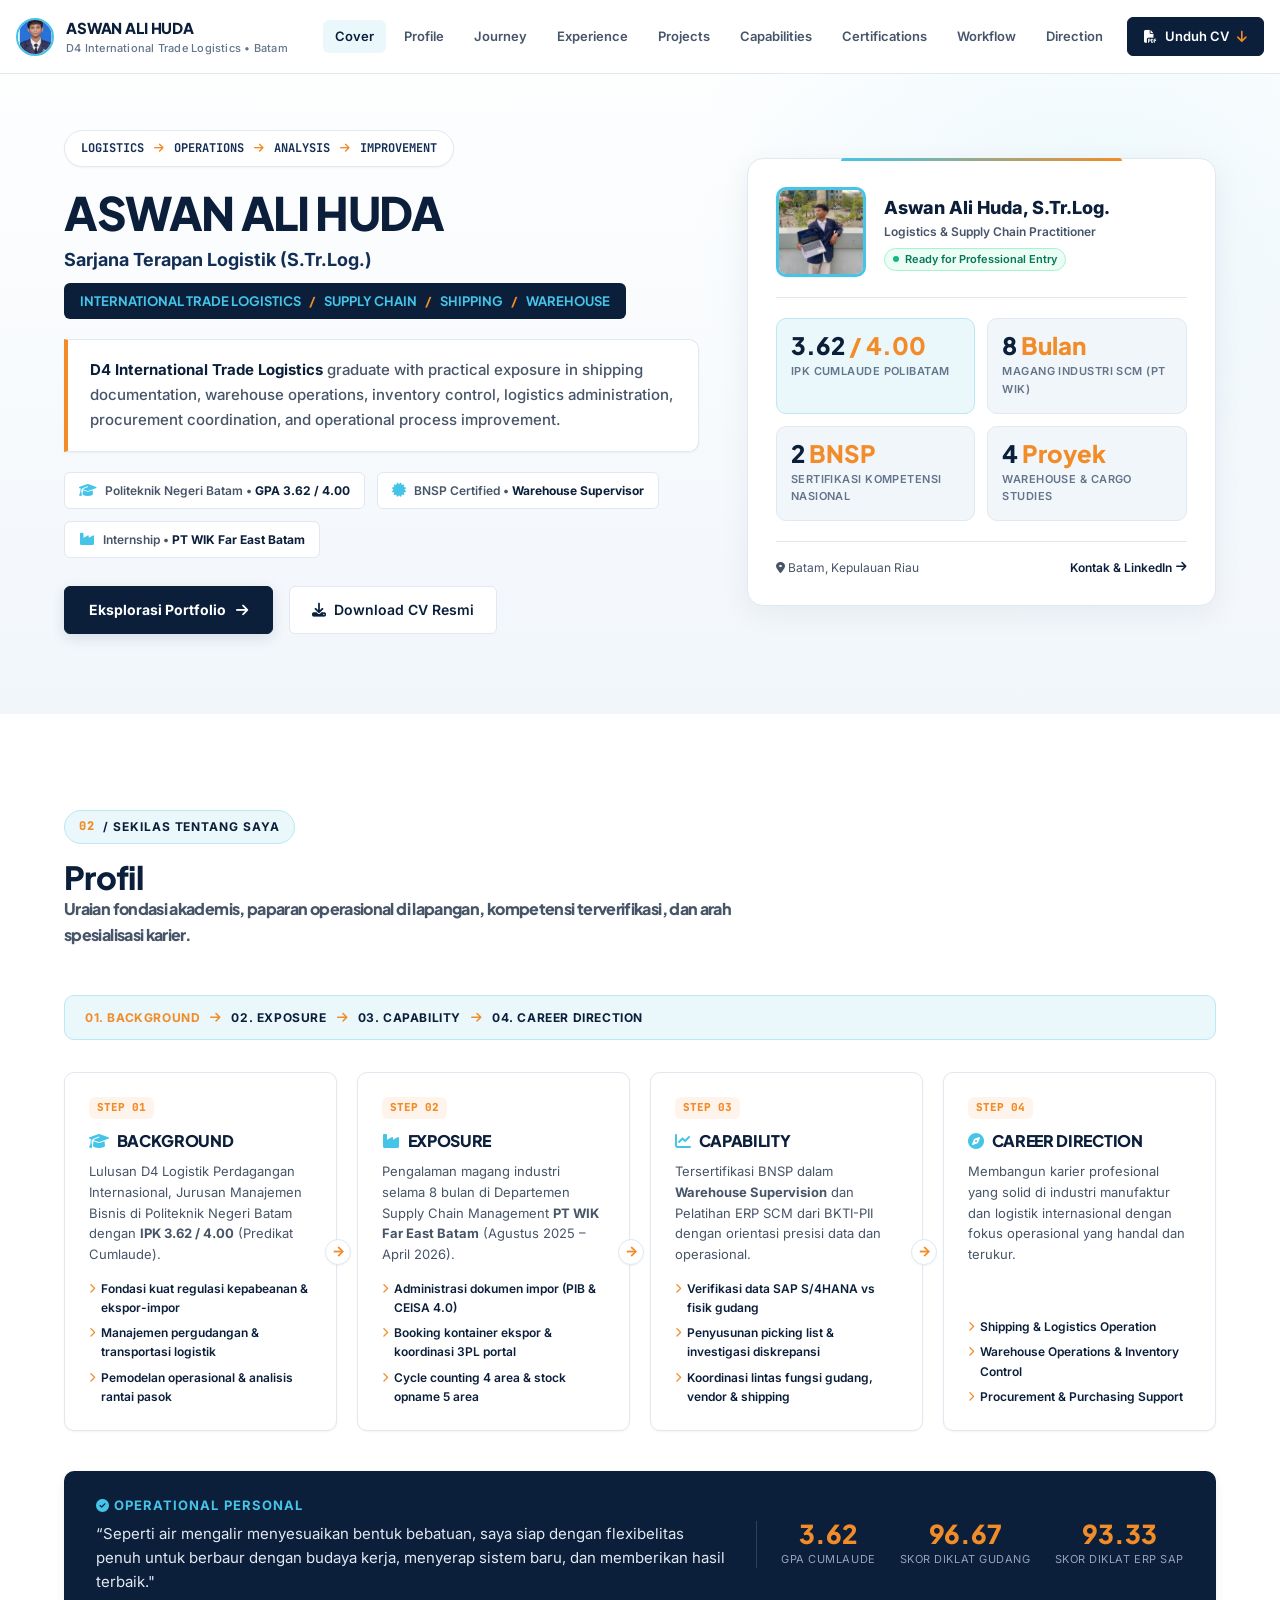
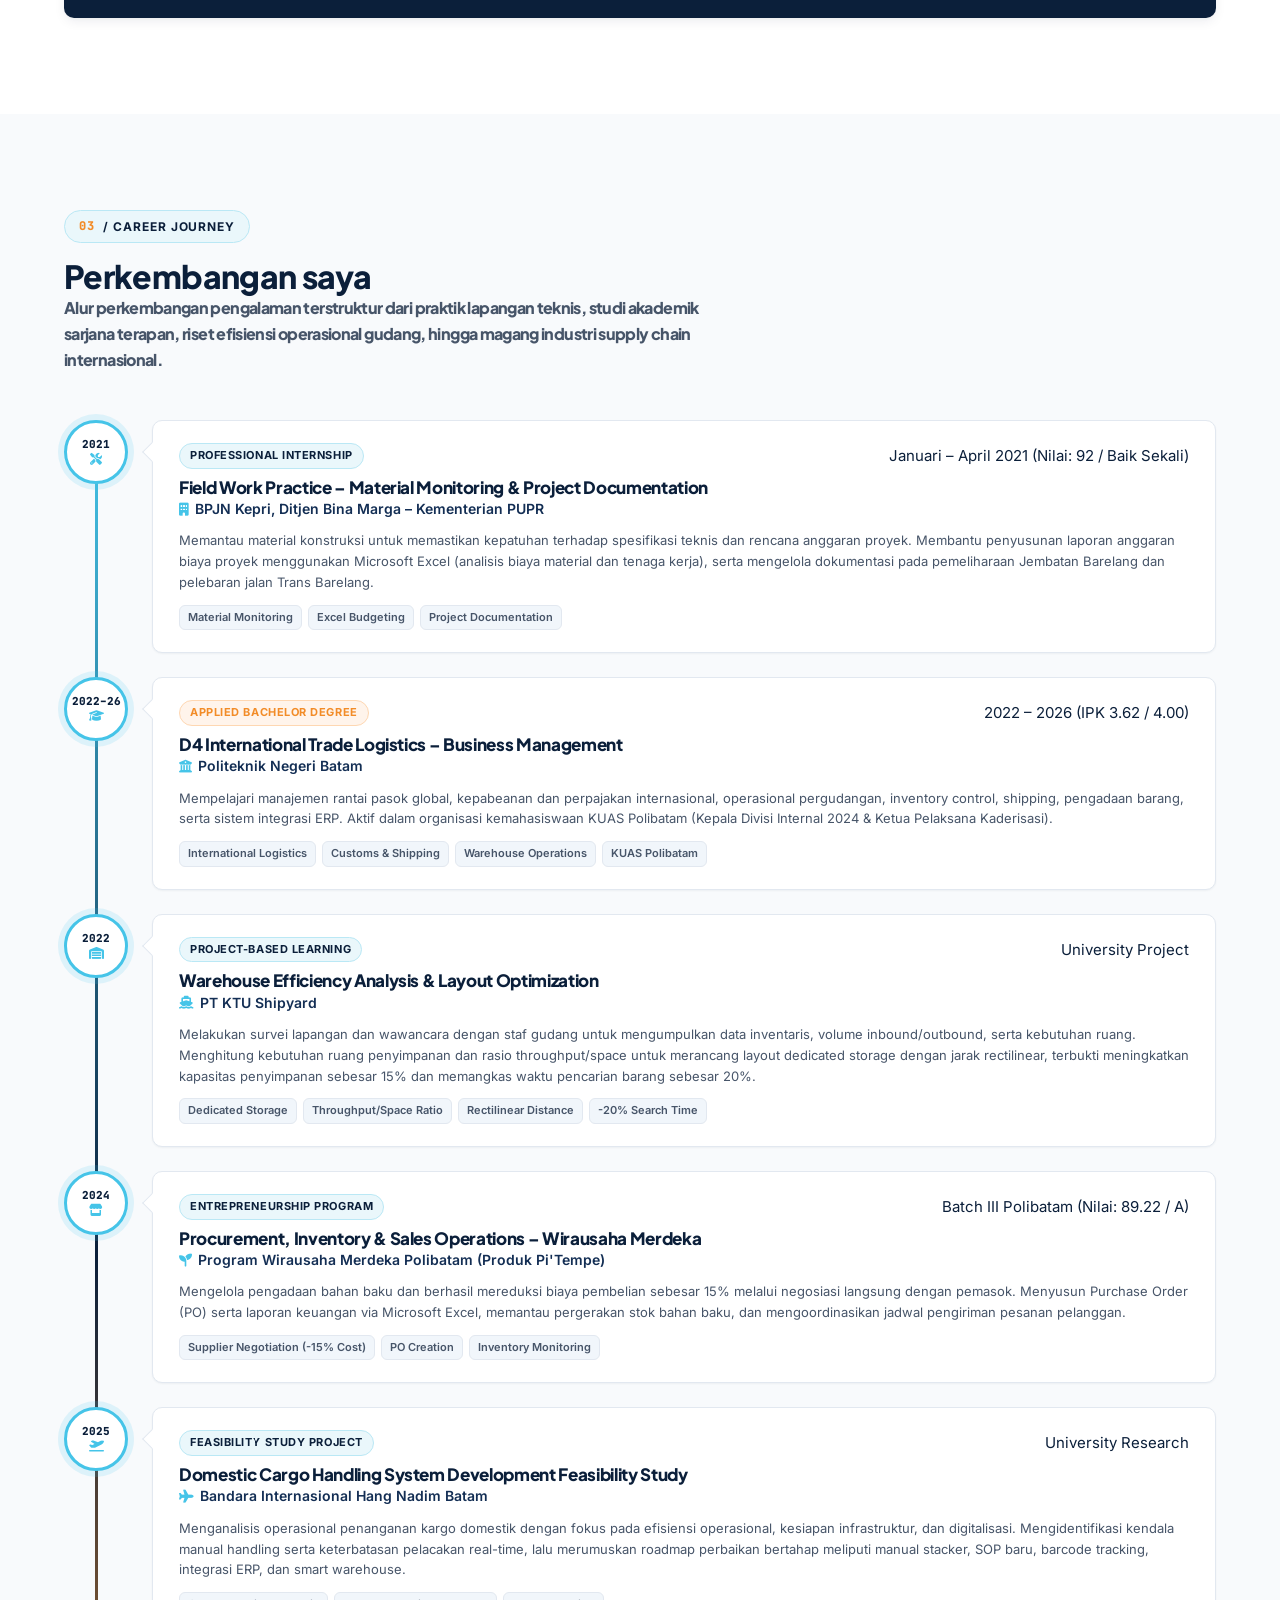
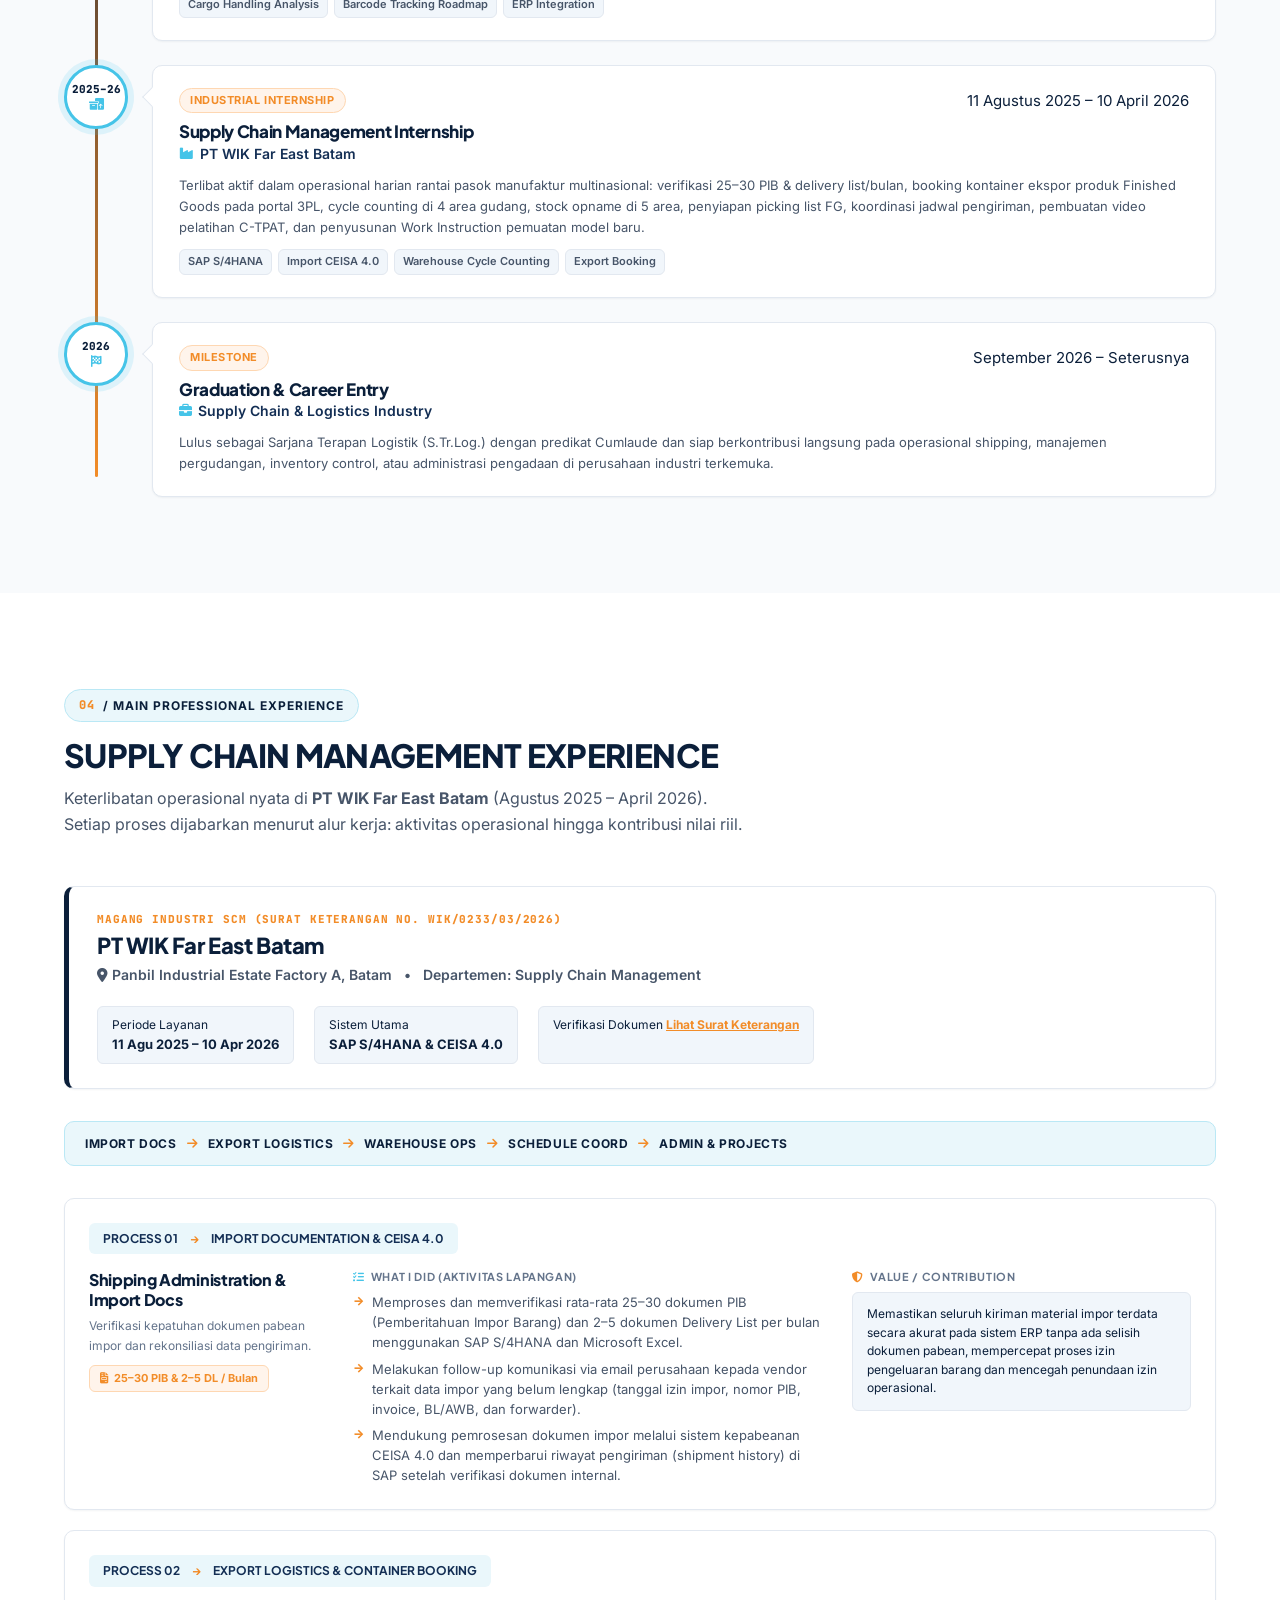
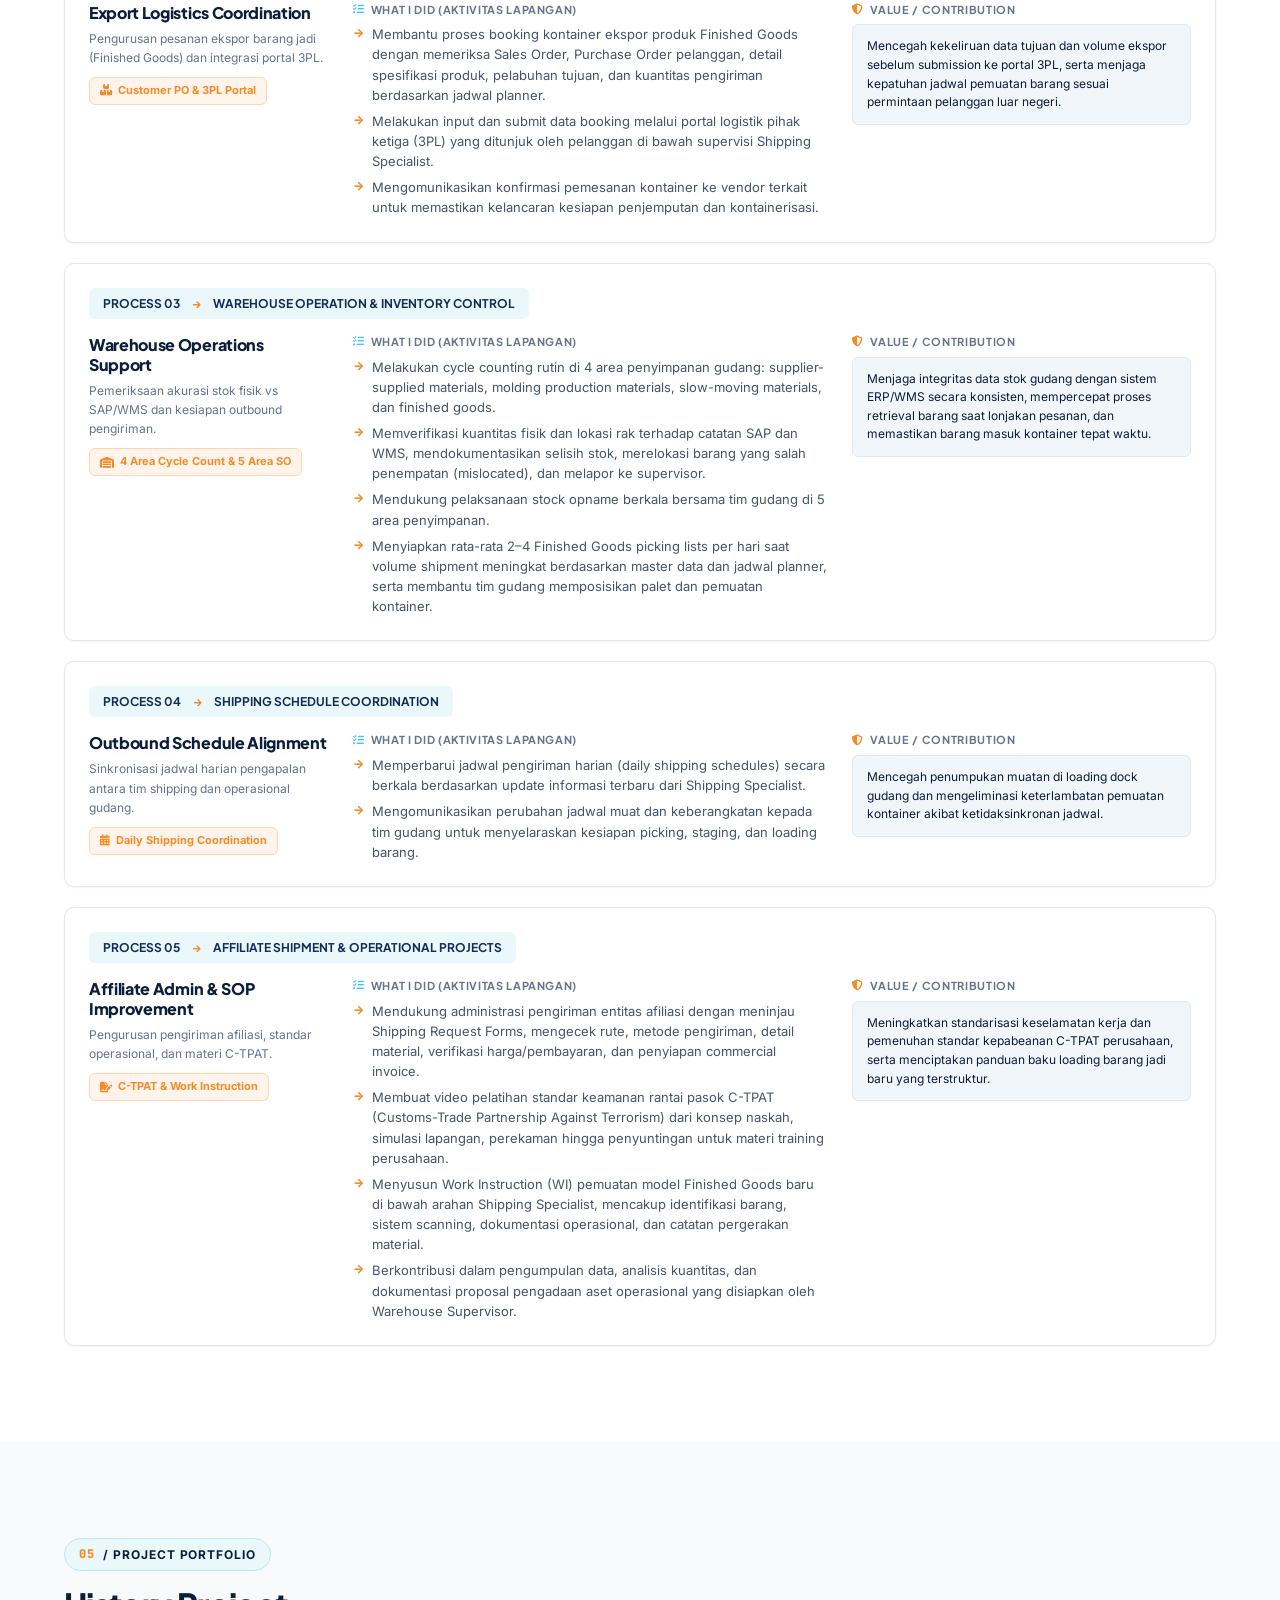
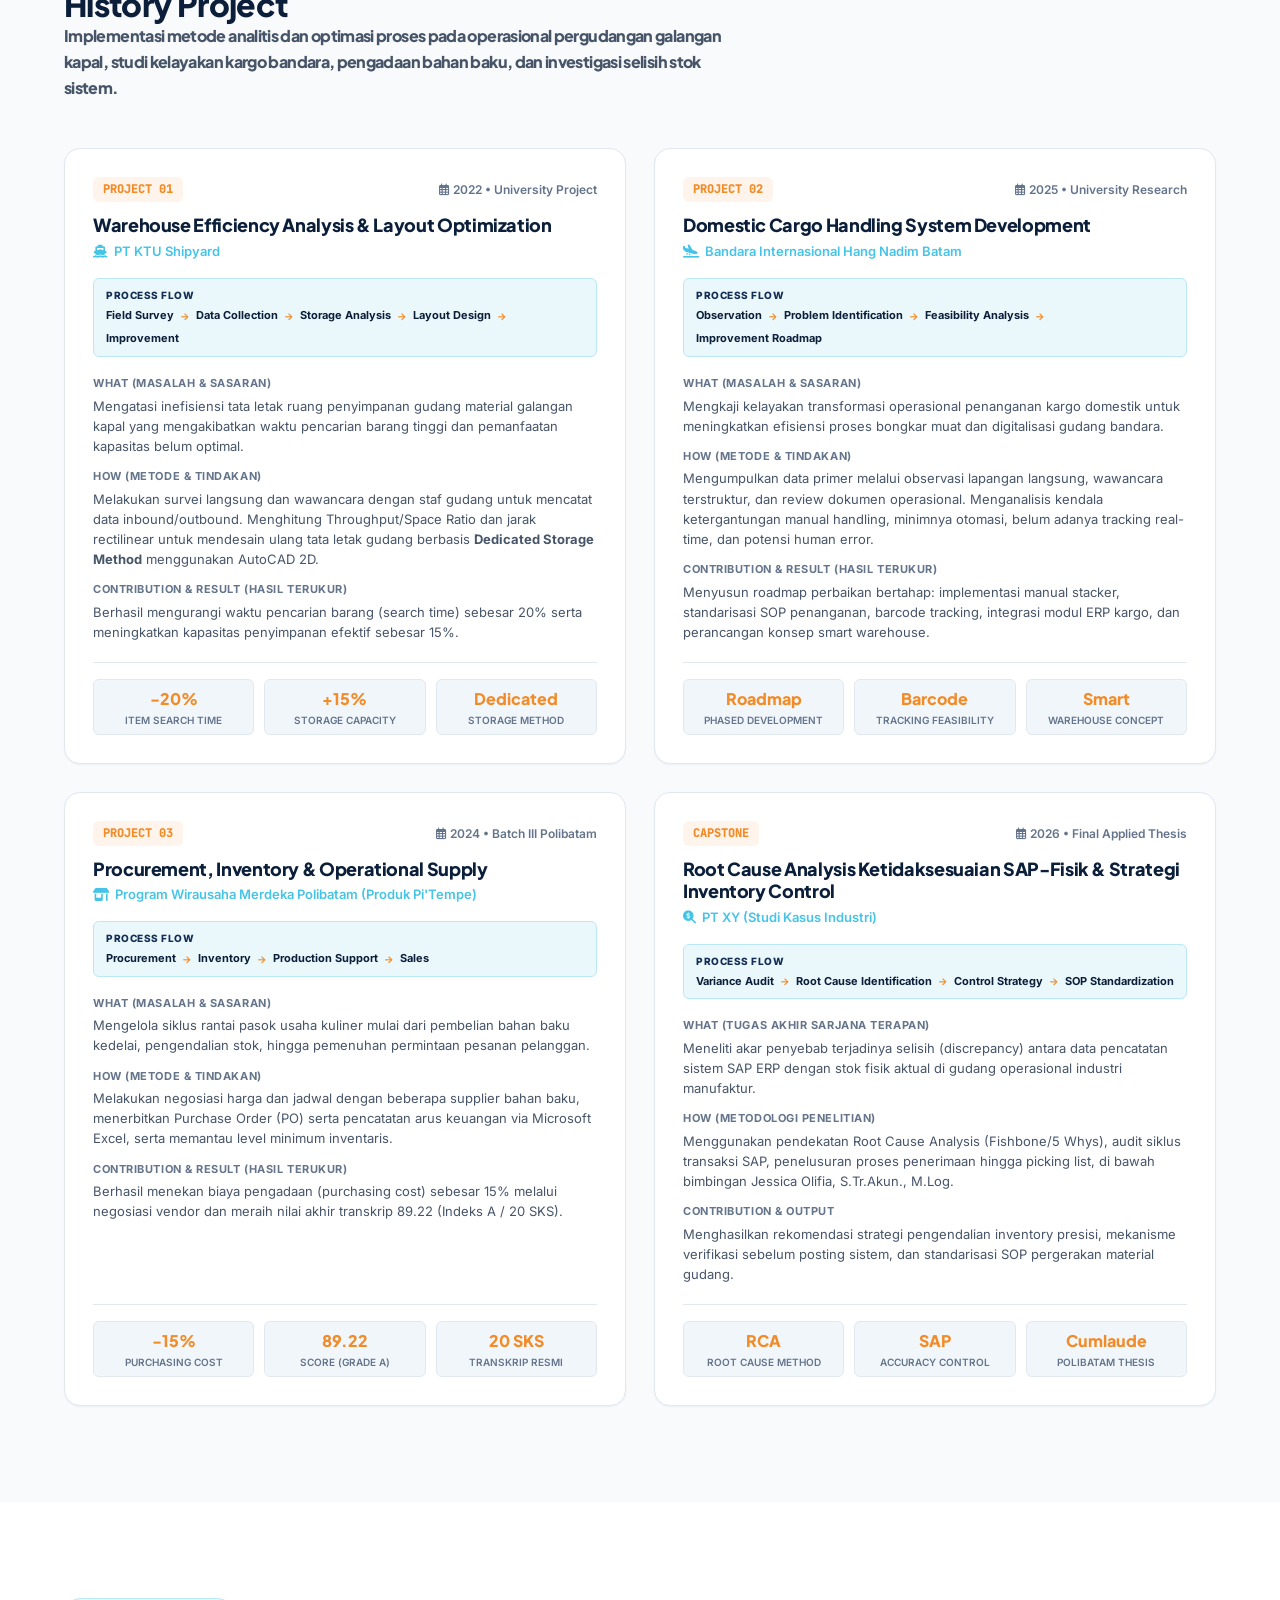
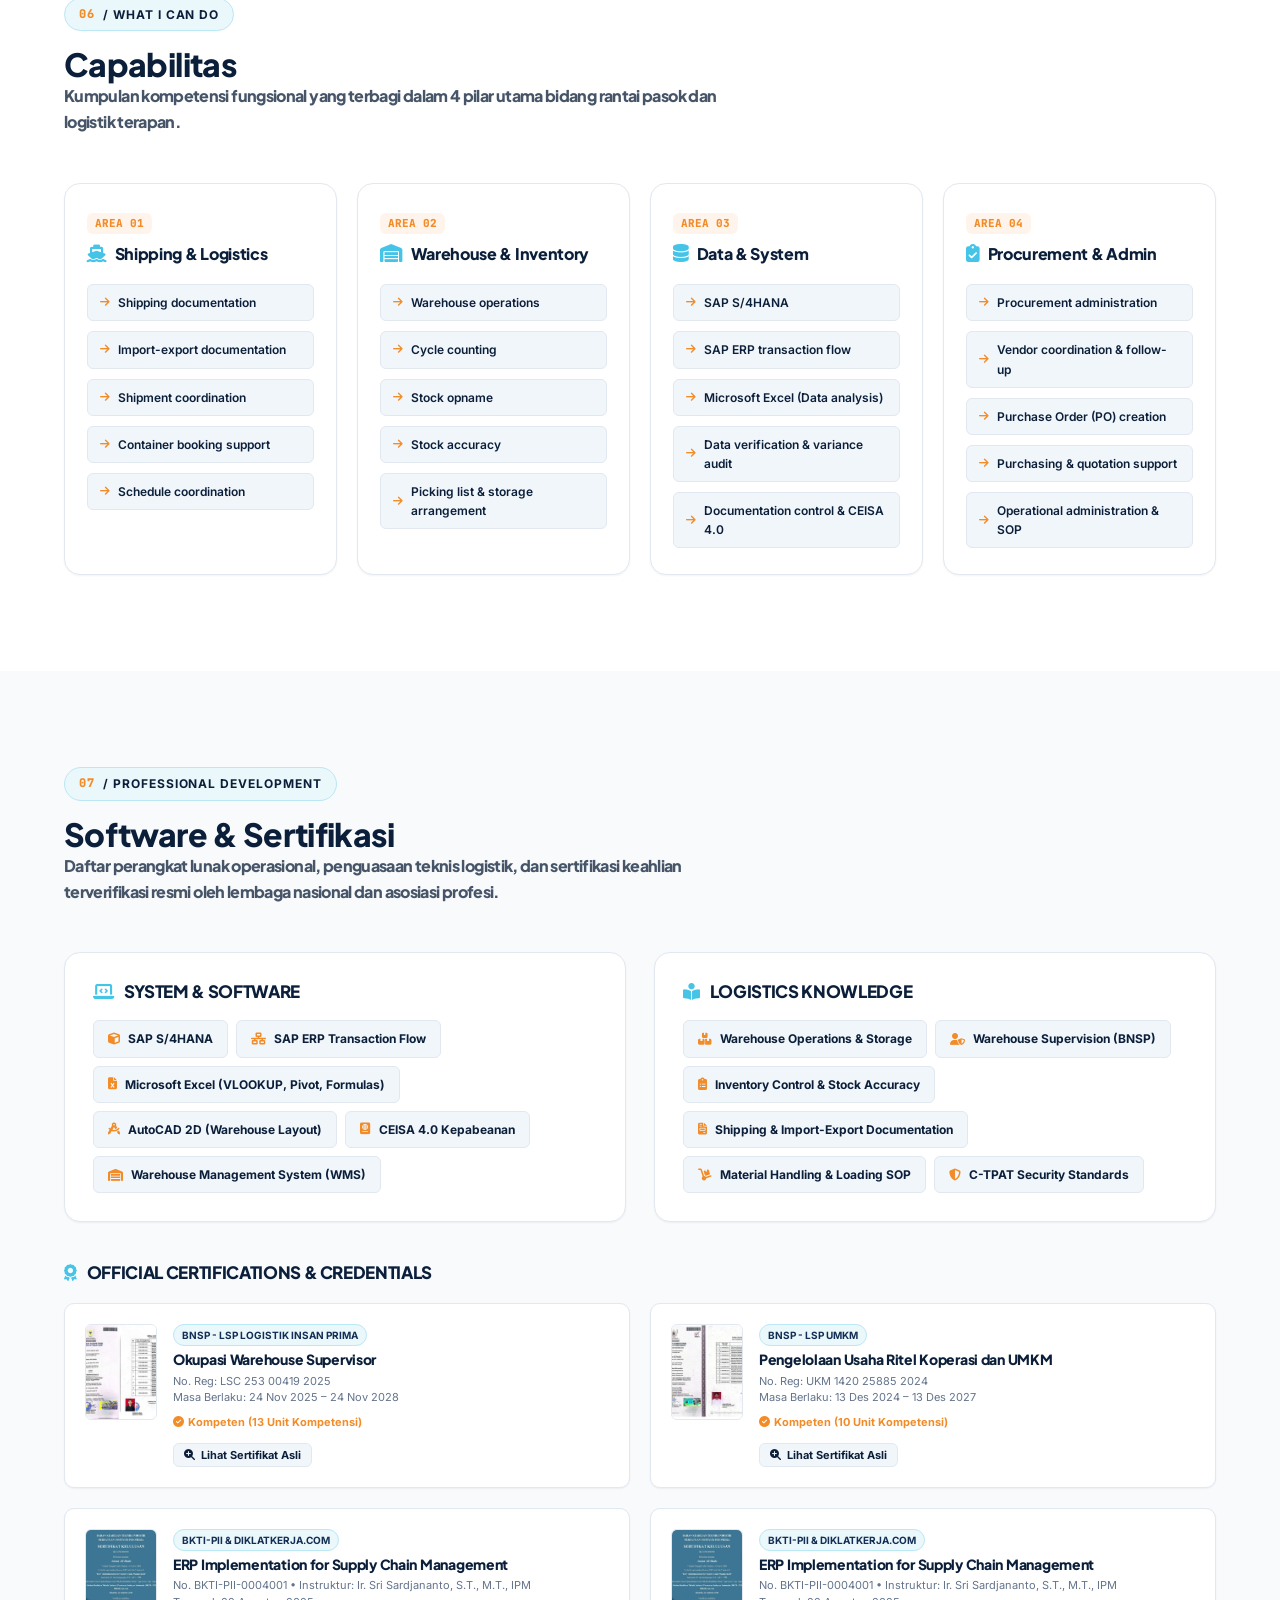
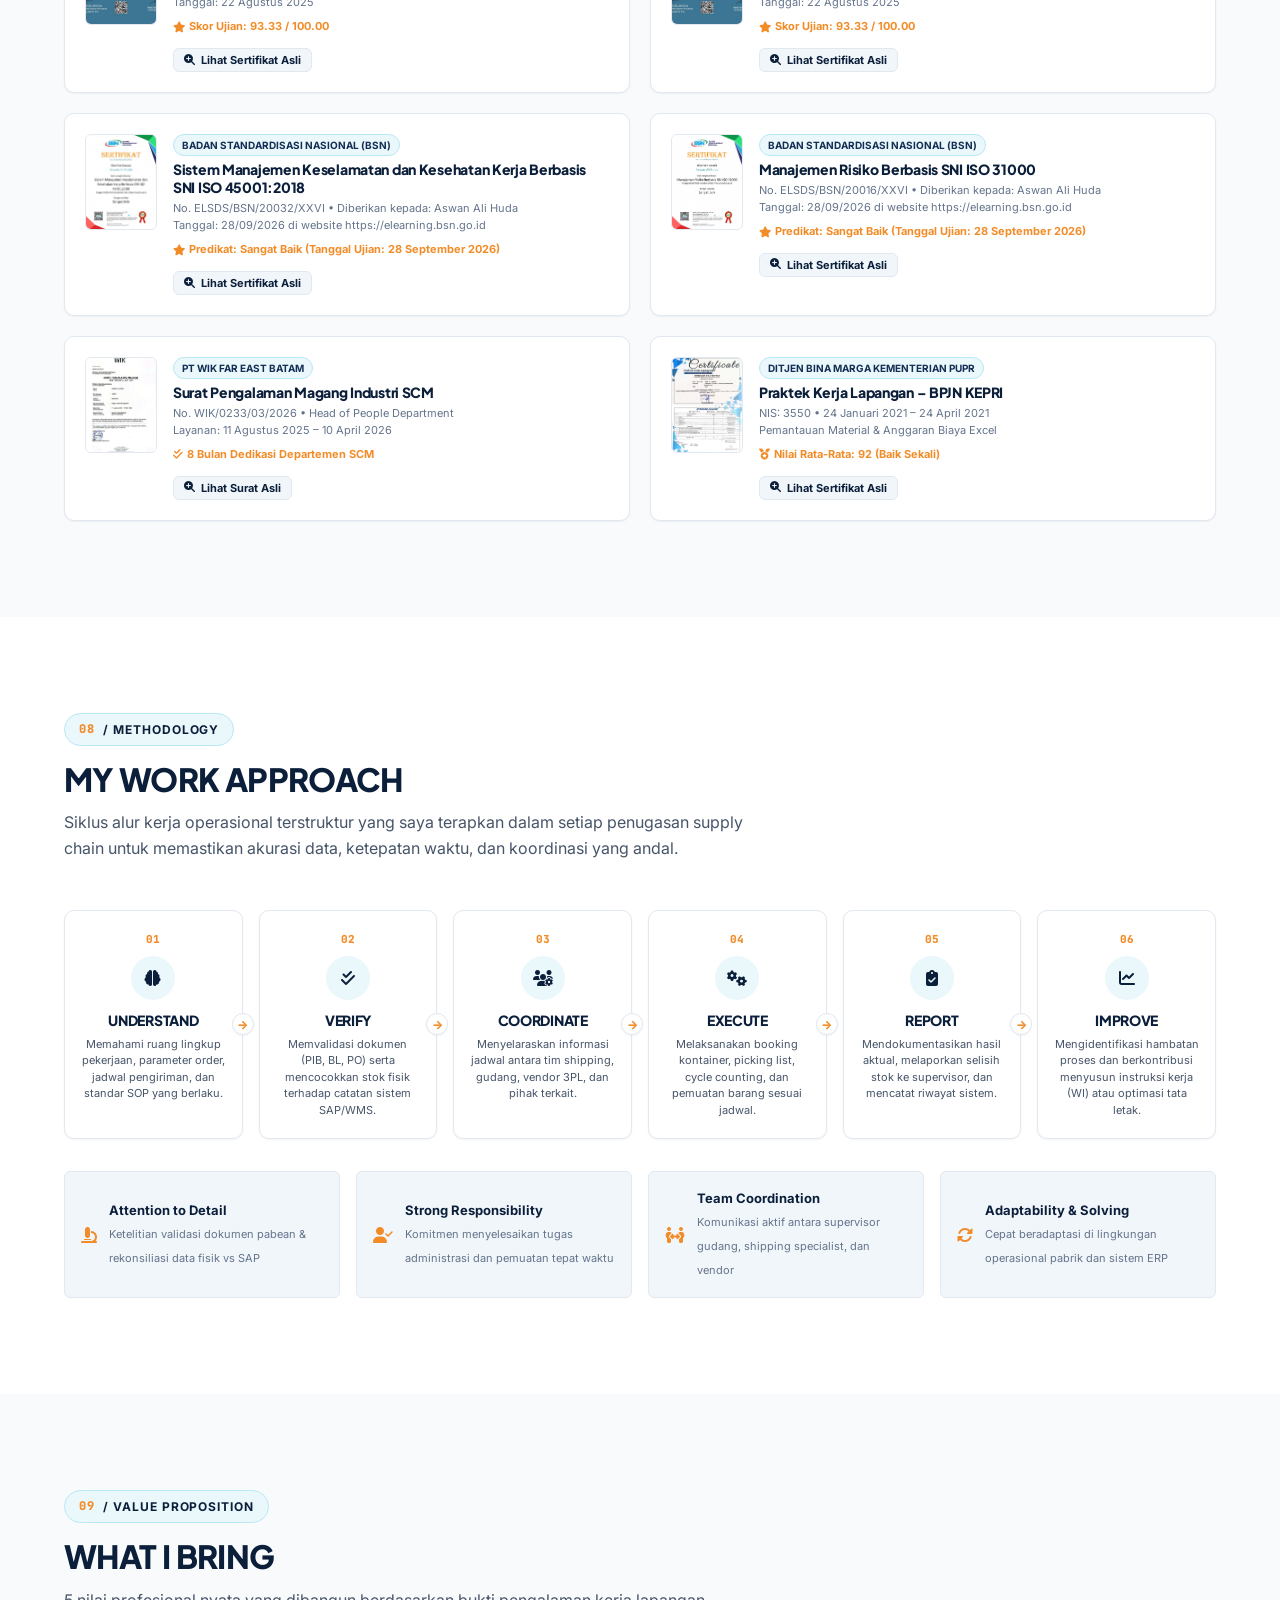
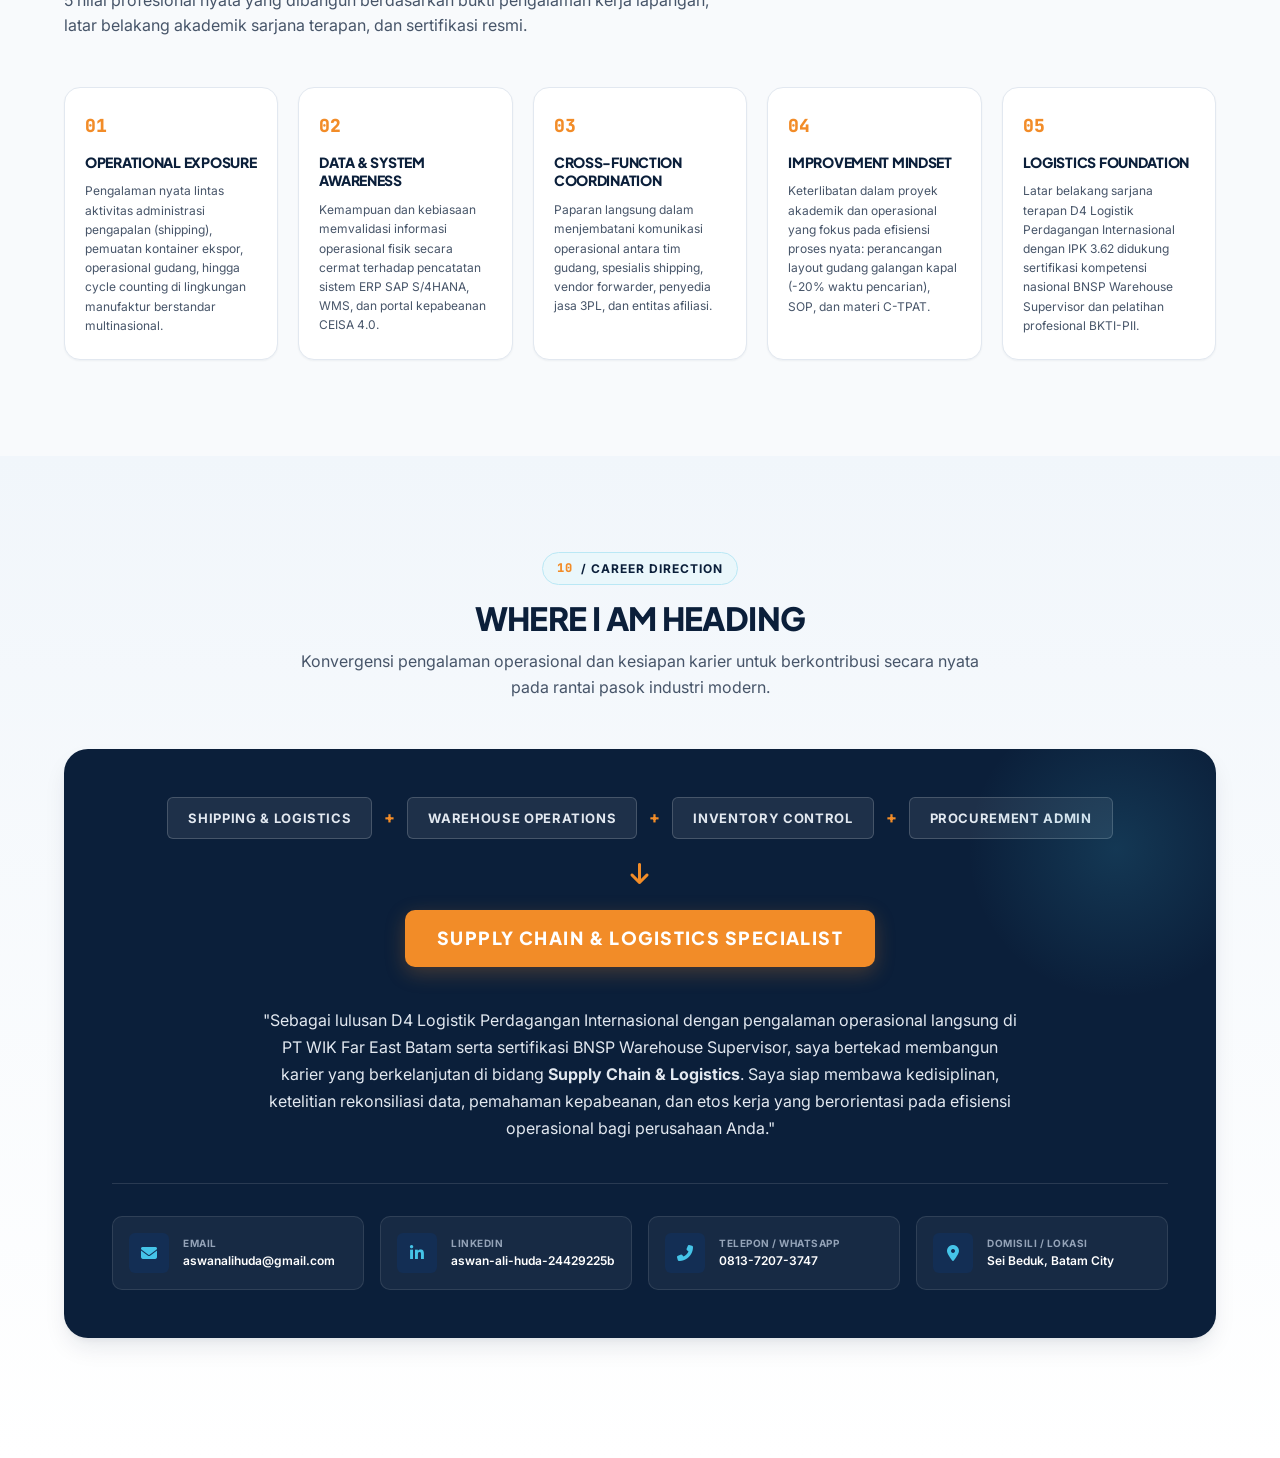
==== index.html @ b785cf33 "Update portfolio" ====
<!DOCTYPE html>
<html lang="id">
<head>
  <meta charset="UTF-8">
  <meta name="viewport" content="width=device-width, initial-scale=1.0">
  <title>Aswan pokee | International Trade Logistics & Supply Chain Portfolio</title>
  <meta name="description" content="Professional portfolio of Aswan Ali Huda, D4 International Trade Logistics graduate from Politeknik Negeri Batam with practical exposure in shipping, warehouse operations, inventory control, and supply chain management.">
  
  <!-- Google Fonts: Plus Jakarta Sans & Inter & JetBrains Mono -->
  <link rel="preconnect" href="https://fonts.googleapis.com">
  <link rel="preconnect" href="https://fonts.gstatic.com" crossorigin>
  <link href="https://fonts.googleapis.com/css2?family=Inter:wght@400;500;600;700&family=JetBrains+Mono:wght@500;700&family=Plus+Jakarta+Sans:wght@500;600;700;800&display=swap" rel="stylesheet">
  
  <!-- FontAwesome 6 -->
  <link rel="stylesheet" href="https://cdnjs.cloudflare.com/ajax/libs/font-awesome/6.5.1/css/all.min.css">
  
  <!-- Custom External CSS -->
  <link rel="stylesheet" href="style.css">
</head>
<body>

 <!-- ==========================================================================
        NAVIGATION HEADER
        ========================================================================== -->
  <header class="site-header">
    <div class="container header-inner">
      <div class="brand-wrapper">
        <img src="img/aswan_profile.png" alt="Aswan Ali Huda" class="brand-avatar-mini">
        <div class="brand-text">
          <span class="brand-name">ASWAN ALI HUDA</span>
          <span class="brand-role">D4 International Trade Logistics • Batam</span>
        </div>
      </div>

      <!-- Sisi Kanan: Bar Navigasi & Tombol Unduh CV digabung agar saling berdekatan -->
      <div class="header-right-group">
        <!-- Desktop Nav -->
        <nav class="nav-desktop">
          <a href="#cover" class="nav-link active">Cover</a>
          <a href="#profile" class="nav-link">Profile</a>
          <a href="#journey" class="nav-link">Journey</a>
          <a href="#experience" class="nav-link">Experience</a>
          <a href="#projects" class="nav-link">Projects</a>
          <a href="#capabilities" class="nav-link">Capabilities</a>
          <a href="#tools-cert" class="nav-link">Certifications</a>
          <a href="#how-i-work" class="nav-link">Workflow</a>
          <a href="#career-direction" class="nav-link">Direction</a>
        </nav>

        <div class="nav-actions">
          <a href="pdf/CV_Aswan Ali Huda_.pdf" download="CV_ASWAN_ALI_HUDA.pdf" class="btn-header-cv" title="Unduh Curriculum Vitae Lengkap">
            <i class="fas fa-file-pdf"></i>
            <span>Unduh CV</span>
            <i class="fas fa-arrow-down"></i>
          </a>
          <button id="menuToggle" class="menu-toggle" aria-label="Toggle navigation">
            <i class="fas fa-bars"></i>
          </button>
        </div>
      </div>
    </div>
  </header>

  <!-- Mobile Drawer Nav -->
  <div id="mobileNav" class="mobile-nav">
    <a href="#cover" class="nav-link">Cover</a>
    <a href="#profile" class="nav-link">Professional Profile</a>
    <a href="#journey" class="nav-link">Career Journey</a>
    <a href="#experience" class="nav-link">SCM Experience</a>
    <a href="#projects" class="nav-link">Selected Projects</a>
    <a href="#capabilities" class="nav-link">Capabilities</a>
    <a href="#tools-cert" class="nav-link">Tools & Certifications</a>
    <a href="#how-i-work" class="nav-link">Work Approach</a>
    <a href="#value" class="nav-link">Professional Value</a>
    <a href="#career-direction" class="nav-link">Career Direction</a>
    <a href="pdf/CV_ASWAN_ALI_HUDA.pdf" download="CV_ASWAN_ALI_HUDA.pdf" class="btn-header-cv" style="width: 100%; justify-content: center; margin-top: 8px;">
      <i class="fas fa-file-pdf"></i> Unduh CV (PDF Resmi)
    </a>
  </div>

  <main>
    <!-- ==========================================================================
         PAGE 01 — COVER / HERO SECTION
         ========================================================================== -->
    <section id="cover" class="hero-section portfolio-section">
      <div class="container hero-grid">
        <div class="hero-content">
          <!-- Flow Line Header -->
          <div class="hero-flowline">
            <span>LOGISTICS</span>
            <i class="fas fa-arrow-right arrow"></i>
            <span>OPERATIONS</span>
            <i class="fas fa-arrow-right arrow"></i>
            <span>ANALYSIS</span>
            <i class="fas fa-arrow-right arrow"></i>
            <span>IMPROVEMENT</span>
          </div>

          <div class="hero-title-group">
            <h1 class="hero-name">ASWAN ALI HUDA</h1>
            <div class="hero-degree">
              <span>Sarjana Terapan Logistik (S.Tr.Log.)</span>
            </div>
            <div class="hero-domain-strip">
              <span>INTERNATIONAL TRADE LOGISTICS</span>
              <span class="sep">/</span>
              <span>SUPPLY CHAIN</span>
              <span class="sep">/</span>
              <span>SHIPPING</span>
              <span class="sep">/</span>
              <span>WAREHOUSE</span>
            </div>
          </div>

          <!-- Positioning Statement -->
          <div class="hero-positioning-box">
            <p class="hero-positioning-text">
              <strong>D4 International Trade Logistics</strong> graduate with practical exposure in shipping documentation, warehouse operations, inventory control, logistics administration, procurement coordination, and operational process improvement.
            </p>
          </div>

          <!-- Academic & Professional Badges -->
          <div class="hero-meta-badges">
            <div class="meta-badge">
              <i class="fas fa-graduation-cap"></i>
              <span>Politeknik Negeri Batam • <strong>GPA 3.62 / 4.00</strong></span>
            </div>
            <div class="meta-badge">
              <i class="fas fa-certificate"></i>
              <span>BNSP Certified • <strong>Warehouse Supervisor</strong></span>
            </div>
            <div class="meta-badge">
              <i class="fas fa-industry"></i>
              <span>Internship • <strong>PT WIK Far East Batam</strong></span>
            </div>
          </div>

          <!-- Actions -->
          <div class="hero-cta-group">
            <a href="#experience" class="btn-primary">
              <span>Eksplorasi Portfolio</span>
              <i class="fas fa-arrow-right"></i>
            </a>
            <a href="pdf/CV_Aswan Ali Huda_.pdf" download="CV_ASWAN_ALI_HUDA.pdf" class="btn-secondary">
              <i class="fas fa-download"></i>
              <span>Download CV Resmi</span>
            </a>
          </div>
        </div>

        <!-- Hero Card -->
        <div class="hero-card">
          <div class="hero-card-header">
            <img src="img/aswan.jpeg" alt="Aswan Ali Huda" class="hero-card-avatar">
            <div class="hero-card-title">
              <span class="hero-card-name">Aswan Ali Huda, S.Tr.Log.</span>
              <span class="hero-card-role">Logistics & Supply Chain Practitioner</span>
              <div class="hero-card-status">
                <span class="status-dot"></span>
                <span>Ready for Professional Entry</span>
              </div>
            </div>
          </div>

          <!-- Quick Flow Stats based on real CV -->
          <div class="hero-stats-grid">
            <div class="hero-stat-box highlight">
              <div class="hero-stat-val">3.62 <span class="accent-num">/ 4.00</span></div>
              <div class="hero-stat-label">IPK Cumlaude Polibatam</div>
            </div>
            <div class="hero-stat-box">
              <div class="hero-stat-val">8 <span class="accent-num">Bulan</span></div>
              <div class="hero-stat-label">Magang Industri SCM (PT WIK)</div>
            </div>
            <div class="hero-stat-box">
              <div class="hero-stat-val">2 <span class="accent-num">BNSP</span></div>
              <div class="hero-stat-label">Sertifikasi Kompetensi Nasional</div>
            </div>
            <div class="hero-stat-box">
              <div class="hero-stat-val">4 <span class="accent-num">Proyek</span></div>
              <div class="hero-stat-label">Warehouse & Cargo Studies</div>
            </div>
          </div>

          <div class="hero-card-footer">
            <span><i class="fas fa-map-marker-alt"></i> Batam, Kepulauan Riau</span>
            <a href="#career-direction"><span>Kontak & LinkedIn</span> <i class="fas fa-arrow-right"></i></a>
          </div>
        </div>
      </div>
    </section>

    <!-- ==========================================================================
         PAGE 02 — PROFESSIONAL PROFILE (WHO I AM)
         ========================================================================== -->
    <section id="profile" class="portfolio-section">
      <div class="container">
        <div class="section-header">
          <div class="section-tag"><span class="tag-num">02</span> / Sekilas Tentang Saya </div>
          <h2 class="section-title">Profil
          <p class="section-subtitle">
            Uraian fondasi akademis, paparan operasional di lapangan, kompetensi terverifikasi, dan arah spesialisasi karier.
          </p>
        </div>

        <!-- Flow Principle: BACKGROUND → EXPOSURE → CAPABILITY → CAREER DIRECTION -->
        <div class="flow-banner">
          <div class="flow-step-item active"><span>01. BACKGROUND</span></div>
          <i class="fas fa-arrow-right flow-arrow-icon"></i>
          <div class="flow-step-item"><span>02. EXPOSURE</span></div>
          <i class="fas fa-arrow-right flow-arrow-icon"></i>
          <div class="flow-step-item"><span>03. CAPABILITY</span></div>
          <i class="fas fa-arrow-right flow-arrow-icon"></i>
          <div class="flow-step-item"><span>04. CAREER DIRECTION</span></div>
        </div>

        <div class="profile-flow-container">
          <!-- Card 1: Background -->
          <div class="profile-flow-card">
            <span class="flow-step-num">STEP 01</span>
            <h4><i class="fas fa-graduation-cap"></i> BACKGROUND</h4>
            <p>
              Lulusan D4 Logistik Perdagangan Internasional, Jurusan Manajemen Bisnis di Politeknik Negeri Batam dengan <strong>IPK 3.62 / 4.00</strong> (Predikat Cumlaude).
            </p>
            <ul class="profile-bullets">
              <li><i class="fas fa-chevron-right"></i> Fondasi kuat regulasi kepabeanan & ekspor-impor</li>
              <li><i class="fas fa-chevron-right"></i> Manajemen pergudangan & transportasi logistik</li>
              <li><i class="fas fa-chevron-right"></i> Pemodelan operasional & analisis rantai pasok</li>
            </ul>
          </div>

          <!-- Card 2: Exposure -->
          <div class="profile-flow-card">
            <span class="flow-step-num">STEP 02</span>
            <h4><i class="fas fa-industry"></i> EXPOSURE</h4>
            <p>
              Pengalaman magang industri selama 8 bulan di Departemen Supply Chain Management <strong>PT WIK Far East Batam</strong> (Agustus 2025 – April 2026).
            </p>
            <ul class="profile-bullets">
              <li><i class="fas fa-chevron-right"></i> Administrasi dokumen impor (PIB & CEISA 4.0)</li>
              <li><i class="fas fa-chevron-right"></i> Booking kontainer ekspor & koordinasi 3PL portal</li>
              <li><i class="fas fa-chevron-right"></i> Cycle counting 4 area & stock opname 5 area</li>
            </ul>
          </div>

          <!-- Card 3: Capability -->
          <div class="profile-flow-card">
            <span class="flow-step-num">STEP 03</span>
            <h4><i class="fas fa-chart-line"></i> CAPABILITY</h4>
            <p>
              Tersertifikasi BNSP dalam <strong>Warehouse Supervision</strong> dan Pelatihan ERP SCM dari BKTI-PII dengan orientasi presisi data dan operasional.
            </p>
            <ul class="profile-bullets">
              <li><i class="fas fa-chevron-right"></i> Verifikasi data SAP S/4HANA vs fisik gudang</li>
              <li><i class="fas fa-chevron-right"></i> Penyusunan picking list & investigasi diskrepansi</li>
              <li><i class="fas fa-chevron-right"></i> Koordinasi lintas fungsi gudang, vendor & shipping</li>
            </ul>
          </div>

          <!-- Card 4: Career Direction -->
          <div class="profile-flow-card">
            <span class="flow-step-num">STEP 04</span>
            <h4><i class="fas fa-compass"></i> CAREER DIRECTION</h4>
            <p>
              Membangun karier profesional yang solid di industri manufaktur dan logistik internasional dengan fokus operasional yang handal dan terukur.
            </p>
            <ul class="profile-bullets">
              <li><i class="fas fa-chevron-right"></i> Shipping & Logistics Operation</li>
              <li><i class="fas fa-chevron-right"></i> Warehouse Operations & Inventory Control</li>
              <li><i class="fas fa-chevron-right"></i> Procurement & Purchasing Support</li>
            </ul>
          </div>
        </div>

        <!-- Summary Strip -->
        <div class="profile-summary-box">
          <div class="summary-content">
            <span class="summary-heading"><i class="fas fa-check-circle"></i> Operational Personal</span>
            <p class="summary-text">
              “Seperti air mengalir menyesuaikan bentuk bebatuan, saya siap dengan flexibelitas penuh untuk berbaur dengan budaya kerja, menyerap sistem baru, dan memberikan hasil terbaik."
            </p>
          </div>
          <div class="summary-metrics">
            <div class="metric-item">
              <div class="metric-num">3.62</div>
              <div class="metric-label">GPA Cumlaude</div>
            </div>
            <div class="metric-item">
              <div class="metric-num">96.67</div>
              <div class="metric-label">Skor Diklat Gudang</div>
            </div>
            <div class="metric-item">
              <div class="metric-num">93.33</div>
              <div class="metric-label">Skor Diklat ERP SAP</div>
            </div>
          </div>
        </div>
      </div>
    </section>

    <!-- ==========================================================================
         PAGE 03 — CAREER JOURNEY (MY JOURNEY)
         ========================================================================== -->
    <section id="journey" class="portfolio-section">
      <div class="container">
        <div class="section-header">
          <div class="section-tag"><span class="tag-num">03</span> / CAREER JOURNEY</div>
          <h2 class="section-title">Perkembangan saya
          <p class="section-subtitle">
            Alur perkembangan pengalaman terstruktur dari praktik lapangan teknis, studi akademik sarjana terapan, riset efisiensi operasional gudang, hingga magang industri supply chain internasional.
          </p>
        </div>

        <div class="journey-container">
          <div class="timeline-flow-list">

            <!-- Item 1: 2021 -->
            <div class="timeline-flow-item">
              <div class="timeline-node">
                <span class="node-year">2021</span>
                <i class="fas fa-tools node-icon"></i>
              </div>
              <div class="timeline-card">
                <div class="timeline-card-head">
                  <span class="timeline-badge">Professional Internship</span>
                  <span class="timeline-year">Januari – April 2021 (Nilai: 92 / Baik Sekali)</span>
                </div>
                <h4 class="timeline-role">Field Work Practice – Material Monitoring & Project Documentation</h4>
                <div class="timeline-org">
                  <i class="fas fa-building"></i>
                  <span>BPJN Kepri, Ditjen Bina Marga – Kementerian PUPR</span>
                </div>
                <p class="timeline-desc">
                  Memantau material konstruksi untuk memastikan kepatuhan terhadap spesifikasi teknis dan rencana anggaran proyek. Membantu penyusunan laporan anggaran biaya proyek menggunakan Microsoft Excel (analisis biaya material dan tenaga kerja), serta mengelola dokumentasi pada pemeliharaan Jembatan Barelang dan pelebaran jalan Trans Barelang.
                </p>
                <div class="timeline-tags">
                  <span class="timeline-tag">Material Monitoring</span>
                  <span class="timeline-tag">Excel Budgeting</span>
                  <span class="timeline-tag">Project Documentation</span>
                </div>
              </div>
            </div>

            <!-- Item 2: 2022 - 2026 -->
            <div class="timeline-flow-item">
              <div class="timeline-node">
                <span class="node-year">2022–26</span>
                <i class="fas fa-graduation-cap node-icon"></i>
              </div>
              <div class="timeline-card">
                <div class="timeline-card-head">
                  <span class="timeline-badge highlight">Applied Bachelor Degree</span>
                  <span class="timeline-year">2022 – 2026 (IPK 3.62 / 4.00)</span>
                </div>
                <h4 class="timeline-role">D4 International Trade Logistics – Business Management</h4>
                <div class="timeline-org">
                  <i class="fas fa-university"></i>
                  <span>Politeknik Negeri Batam</span>
                </div>
                <p class="timeline-desc">
                  Mempelajari manajemen rantai pasok global, kepabeanan dan perpajakan internasional, operasional pergudangan, inventory control, shipping, pengadaan barang, serta sistem integrasi ERP. Aktif dalam organisasi kemahasiswaan KUAS Polibatam (Kepala Divisi Internal 2024 & Ketua Pelaksana Kaderisasi).
                </p>
                <div class="timeline-tags">
                  <span class="timeline-tag">International Logistics</span>
                  <span class="timeline-tag">Customs & Shipping</span>
                  <span class="timeline-tag">Warehouse Operations</span>
                  <span class="timeline-tag">KUAS Polibatam</span>
                </div>
              </div>
            </div>

            <!-- Item 3: 2022 -->
            <div class="timeline-flow-item">
              <div class="timeline-node">
                <span class="node-year">2022</span>
                <i class="fas fa-warehouse node-icon"></i>
              </div>
              <div class="timeline-card">
                <div class="timeline-card-head">
                  <span class="timeline-badge">Project-Based Learning</span>
                  <span class="timeline-year">University Project</span>
                </div>
                <h4 class="timeline-role">Warehouse Efficiency Analysis & Layout Optimization</h4>
                <div class="timeline-org">
                  <i class="fas fa-ship"></i>
                  <span>PT KTU Shipyard</span>
                </div>
                <p class="timeline-desc">
                  Melakukan survei lapangan dan wawancara dengan staf gudang untuk mengumpulkan data inventaris, volume inbound/outbound, serta kebutuhan ruang. Menghitung kebutuhan ruang penyimpanan dan rasio throughput/space untuk merancang layout dedicated storage dengan jarak rectilinear, terbukti meningkatkan kapasitas penyimpanan sebesar 15% dan memangkas waktu pencarian barang sebesar 20%.
                </p>
                <div class="timeline-tags">
                  <span class="timeline-tag">Dedicated Storage</span>
                  <span class="timeline-tag">Throughput/Space Ratio</span>
                  <span class="timeline-tag">Rectilinear Distance</span>
                  <span class="timeline-tag">-20% Search Time</span>
                </div>
              </div>
            </div>

            <!-- Item 4: 2024 -->
            <div class="timeline-flow-item">
              <div class="timeline-node">
                <span class="node-year">2024</span>
                <i class="fas fa-store node-icon"></i>
              </div>
              <div class="timeline-card">
                <div class="timeline-card-head">
                  <span class="timeline-badge">Entrepreneurship Program</span>
                  <span class="timeline-year">Batch III Polibatam (Nilai: 89.22 / A)</span>
                </div>
                <h4 class="timeline-role">Procurement, Inventory & Sales Operations – Wirausaha Merdeka</h4>
                <div class="timeline-org">
                  <i class="fas fa-seedling"></i>
                  <span>Program Wirausaha Merdeka Polibatam (Produk Pi'Tempe)</span>
                </div>
                <p class="timeline-desc">
                  Mengelola pengadaan bahan baku dan berhasil mereduksi biaya pembelian sebesar 15% melalui negosiasi langsung dengan pemasok. Menyusun Purchase Order (PO) serta laporan keuangan via Microsoft Excel, memantau pergerakan stok bahan baku, dan mengoordinasikan jadwal pengiriman pesanan pelanggan.
                </p>
                <div class="timeline-tags">
                  <span class="timeline-tag">Supplier Negotiation (-15% Cost)</span>
                  <span class="timeline-tag">PO Creation</span>
                  <span class="timeline-tag">Inventory Monitoring</span>
                </div>
              </div>
            </div>

            <!-- Item 5: 2025 -->
            <div class="timeline-flow-item">
              <div class="timeline-node">
                <span class="node-year">2025</span>
                <i class="fas fa-plane-departure node-icon"></i>
              </div>
              <div class="timeline-card">
                <div class="timeline-card-head">
                  <span class="timeline-badge">Feasibility Study Project</span>
                  <span class="timeline-year">University Research</span>
                </div>
                <h4 class="timeline-role">Domestic Cargo Handling System Development Feasibility Study</h4>
                <div class="timeline-org">
                  <i class="fas fa-plane"></i>
                  <span>Bandara Internasional Hang Nadim Batam</span>
                </div>
                <p class="timeline-desc">
                  Menganalisis operasional penanganan kargo domestik dengan fokus pada efisiensi operasional, kesiapan infrastruktur, dan digitalisasi. Mengidentifikasi kendala manual handling serta keterbatasan pelacakan real-time, lalu merumuskan roadmap perbaikan bertahap meliputi manual stacker, SOP baru, barcode tracking, integrasi ERP, dan smart warehouse.
                </p>
                <div class="timeline-tags">
                  <span class="timeline-tag">Cargo Handling Analysis</span>
                  <span class="timeline-tag">Barcode Tracking Roadmap</span>
                  <span class="timeline-tag">ERP Integration</span>
                </div>
              </div>
            </div>

            <!-- Item 6: 2025 - 2026 -->
            <div class="timeline-flow-item">
              <div class="timeline-node">
                <span class="node-year">2025–26</span>
                <i class="fas fa-boxes-packing node-icon"></i>
              </div>
              <div class="timeline-card">
                <div class="timeline-card-head">
                  <span class="timeline-badge highlight">Industrial Internship</span>
                  <span class="timeline-year">11 Agustus 2025 – 10 April 2026</span>
                </div>
                <h4 class="timeline-role">Supply Chain Management Internship</h4>
                <div class="timeline-org">
                  <i class="fas fa-industry"></i>
                  <span>PT WIK Far East Batam</span>
                </div>
                <p class="timeline-desc">
                  Terlibat aktif dalam operasional harian rantai pasok manufaktur multinasional: verifikasi 25–30 PIB & delivery list/bulan, booking kontainer ekspor produk Finished Goods pada portal 3PL, cycle counting di 4 area gudang, stock opname di 5 area, penyiapan picking list FG, koordinasi jadwal pengiriman, pembuatan video pelatihan C-TPAT, dan penyusunan Work Instruction pemuatan model baru.
                </p>
                <div class="timeline-tags">
                  <span class="timeline-tag">SAP S/4HANA</span>
                  <span class="timeline-tag">Import CEISA 4.0</span>
                  <span class="timeline-tag">Warehouse Cycle Counting</span>
                  <span class="timeline-tag">Export Booking</span>
                </div>
              </div>
            </div>

            <!-- Item 7: 2026 Entry -->
            <div class="timeline-flow-item">
              <div class="timeline-node">
                <span class="node-year">2026</span>
                <i class="fas fa-flag-checkered node-icon"></i>
              </div>
              <div class="timeline-card">
                <div class="timeline-card-head">
                  <span class="timeline-badge highlight">Milestone</span>
                  <span class="timeline-year">September 2026 – Seterusnya</span>
                </div>
                <h4 class="timeline-role">Graduation & Career Entry</h4>
                <div class="timeline-org">
                  <i class="fas fa-briefcase"></i>
                  <span>Supply Chain & Logistics Industry</span>
                </div>
                <p class="timeline-desc">
                  Lulus sebagai Sarjana Terapan Logistik (S.Tr.Log.) dengan predikat Cumlaude dan siap berkontribusi langsung pada operasional shipping, manajemen pergudangan, inventory control, atau administrasi pengadaan di perusahaan industri terkemuka.
                </p>
              </div>
            </div>

          </div>
        </div>
      </div>
    </section>

    <!-- ==========================================================================
         PAGE 04 — MAIN PROFESSIONAL EXPERIENCE (SUPPLY CHAIN MANAGEMENT)
         ========================================================================== -->
    <section id="experience" class="portfolio-section">
      <div class="container">
        <div class="section-header">
          <div class="section-tag"><span class="tag-num">04</span> / MAIN PROFESSIONAL EXPERIENCE</div>
          <h2 class="section-title">SUPPLY CHAIN MANAGEMENT EXPERIENCE</h2>
          <p class="section-subtitle">
            Keterlibatan operasional nyata di <strong>PT WIK Far East Batam</strong> (Agustus 2025 – April 2026). Setiap proses dijabarkan menurut alur kerja: aktivitas operasional hingga kontribusi nilai riil.
          </p>
        </div>

        <!-- Meta Header Card -->
        <div class="experience-meta-card">
          <div class="exp-company-info">
            <span class="exp-tag">Magang Industri SCM (Surat Keterangan No. WIK/0233/03/2026)</span>
            <h3 class="exp-role-title">PT WIK Far East Batam</h3>
            <div class="exp-company-sub">
              <span><i class="fas fa-map-marker-alt"></i> Panbil Industrial Estate Factory A, Batam</span>
              <span>•</span>
              <span>Departemen: Supply Chain Management</span>
            </div>
          </div>
          <div class="exp-details-strip">
            <div class="exp-detail-box">
              <span>Periode Layanan</span>
              <strong>11 Agu 2025 – 10 Apr 2026</strong>
            </div>
            <div class="exp-detail-box">
              <span>Sistem Utama</span>
              <strong>SAP S/4HANA & CEISA 4.0</strong>
            </div>
            <div class="exp-detail-box">
              <span>Verifikasi Dokumen</span>
              <a href="#" data-cert-id="wik-internship" style="color: var(--orange-accent); font-weight: 700; text-decoration: underline;">Lihat Surat Keterangan</a>
            </div>
          </div>
        </div>

        <!-- Flow Principle Header: IMPORT → EXPORT → WAREHOUSE → SCHEDULE → SHIPMENT -->
        <div class="flow-banner">
          <div class="flow-step-item"><span>IMPORT DOCS</span></div>
          <i class="fas fa-arrow-right flow-arrow-icon"></i>
          <div class="flow-step-item"><span>EXPORT LOGISTICS</span></div>
          <i class="fas fa-arrow-right flow-arrow-icon"></i>
          <div class="flow-step-item"><span>WAREHOUSE OPS</span></div>
          <i class="fas fa-arrow-right flow-arrow-icon"></i>
          <div class="flow-step-item"><span>SCHEDULE COORD</span></div>
          <i class="fas fa-arrow-right flow-arrow-icon"></i>
          <div class="flow-step-item"><span>ADMIN & PROJECTS</span></div>
        </div>

        <!-- Detailed Process Flow Cards -->
        <div class="process-flow-grid">

          <!-- Process 1: Import Documentation -->
          <div class="process-card">
            <div class="process-flow-banner">
              <span>PROCESS 01</span>
              <span class="step-arrow">→</span>
              <span>IMPORT DOCUMENTATION & CEISA 4.0</span>
            </div>
            <div class="process-content-grid">
              <div class="process-header-col">
                <h4>Shipping Administration & Import Docs</h4>
                <p>Verifikasi kepatuhan dokumen pabean impor dan rekonsiliasi data pengiriman.</p>
                <div class="process-data-badge">
                  <i class="fas fa-file-invoice"></i> 25–30 PIB & 2–5 DL / Bulan
                </div>
              </div>
              <div class="process-body-col">
                <h5><i class="fas fa-tasks"></i> What I Did (Aktivitas Lapangan)</h5>
                <ul class="process-list">
                  <li>Memproses dan memverifikasi rata-rata 25–30 dokumen PIB (Pemberitahuan Impor Barang) dan 2–5 dokumen Delivery List per bulan menggunakan SAP S/4HANA dan Microsoft Excel.</li>
                  <li>Melakukan follow-up komunikasi via email perusahaan kepada vendor terkait data impor yang belum lengkap (tanggal izin impor, nomor PIB, invoice, BL/AWB, dan forwarder).</li>
                  <li>Mendukung pemrosesan dokumen impor melalui sistem kepabeanan CEISA 4.0 dan memperbarui riwayat pengiriman (shipment history) di SAP setelah verifikasi dokumen internal.</li>
                </ul>
              </div>
              <div class="process-value-col">
                <h5><i class="fas fa-shield-alt"></i> Value / Contribution</h5>
                <div class="value-highlight-box">
                  Memastikan seluruh kiriman material impor terdata secara akurat pada sistem ERP tanpa ada selisih dokumen pabean, mempercepat proses izin pengeluaran barang dan mencegah penundaan izin operasional.
                </div>
              </div>
            </div>
          </div>

          <!-- Process 2: Export Logistics & Container Booking -->
          <div class="process-card">
            <div class="process-flow-banner">
              <span>PROCESS 02</span>
              <span class="step-arrow">→</span>
              <span>EXPORT LOGISTICS & CONTAINER BOOKING</span>
            </div>
            <div class="process-content-grid">
              <div class="process-header-col">
                <h4>Export Logistics Coordination</h4>
                <p>Pengurusan pesanan ekspor barang jadi (Finished Goods) dan integrasi portal 3PL.</p>
                <div class="process-data-badge">
                  <i class="fas fa-boxes"></i> Customer PO & 3PL Portal
                </div>
              </div>
              <div class="process-body-col">
                <h5><i class="fas fa-tasks"></i> What I Did (Aktivitas Lapangan)</h5>
                <ul class="process-list">
                  <li>Membantu proses booking kontainer ekspor produk Finished Goods dengan memeriksa Sales Order, Purchase Order pelanggan, detail spesifikasi produk, pelabuhan tujuan, dan kuantitas pengiriman berdasarkan jadwal planner.</li>
                  <li>Melakukan input dan submit data booking melalui portal logistik pihak ketiga (3PL) yang ditunjuk oleh pelanggan di bawah supervisi Shipping Specialist.</li>
                  <li>Mengomunikasikan konfirmasi pemesanan kontainer ke vendor terkait untuk memastikan kelancaran kesiapan penjemputan dan kontainerisasi.</li>
                </ul>
              </div>
              <div class="process-value-col">
                <h5><i class="fas fa-shield-alt"></i> Value / Contribution</h5>
                <div class="value-highlight-box">
                  Mencegah kekeliruan data tujuan dan volume ekspor sebelum submission ke portal 3PL, serta menjaga kepatuhan jadwal pemuatan barang sesuai permintaan pelanggan luar negeri.
                </div>
              </div>
            </div>
          </div>

          <!-- Process 3: Warehouse Operation Support -->
          <div class="process-card">
            <div class="process-flow-banner">
              <span>PROCESS 03</span>
              <span class="step-arrow">→</span>
              <span>WAREHOUSE OPERATION & INVENTORY CONTROL</span>
            </div>
            <div class="process-content-grid">
              <div class="process-header-col">
                <h4>Warehouse Operations Support</h4>
                <p>Pemeriksaan akurasi stok fisik vs SAP/WMS dan kesiapan outbound pengiriman.</p>
                <div class="process-data-badge">
                  <i class="fas fa-warehouse"></i> 4 Area Cycle Count & 5 Area SO
                </div>
              </div>
              <div class="process-body-col">
                <h5><i class="fas fa-tasks"></i> What I Did (Aktivitas Lapangan)</h5>
                <ul class="process-list">
                  <li>Melakukan cycle counting rutin di 4 area penyimpanan gudang: supplier-supplied materials, molding production materials, slow-moving materials, dan finished goods.</li>
                  <li>Memverifikasi kuantitas fisik dan lokasi rak terhadap catatan SAP dan WMS, mendokumentasikan selisih stok, merelokasi barang yang salah penempatan (mislocated), dan melapor ke supervisor.</li>
                  <li>Mendukung pelaksanaan stock opname berkala bersama tim gudang di 5 area penyimpanan.</li>
                  <li>Menyiapkan rata-rata 2–4 Finished Goods picking lists per hari saat volume shipment meningkat berdasarkan master data dan jadwal planner, serta membantu tim gudang memposisikan palet dan pemuatan kontainer.</li>
                </ul>
              </div>
              <div class="process-value-col">
                <h5><i class="fas fa-shield-alt"></i> Value / Contribution</h5>
                <div class="value-highlight-box">
                  Menjaga integritas data stok gudang dengan sistem ERP/WMS secara konsisten, mempercepat proses retrieval barang saat lonjakan pesanan, dan memastikan barang masuk kontainer tepat waktu.
                </div>
              </div>
            </div>
          </div>

          <!-- Process 4: Shipping Schedule Coordination -->
          <div class="process-card">
            <div class="process-flow-banner">
              <span>PROCESS 04</span>
              <span class="step-arrow">→</span>
              <span>SHIPPING SCHEDULE COORDINATION</span>
            </div>
            <div class="process-content-grid">
              <div class="process-header-col">
                <h4>Outbound Schedule Alignment</h4>
                <p>Sinkronisasi jadwal harian pengapalan antara tim shipping dan operasional gudang.</p>
                <div class="process-data-badge">
                  <i class="fas fa-calendar-alt"></i> Daily Shipping Coordination
                </div>
              </div>
              <div class="process-body-col">
                <h5><i class="fas fa-tasks"></i> What I Did (Aktivitas Lapangan)</h5>
                <ul class="process-list">
                  <li>Memperbarui jadwal pengiriman harian (daily shipping schedules) secara berkala berdasarkan update informasi terbaru dari Shipping Specialist.</li>
                  <li>Mengomunikasikan perubahan jadwal muat dan keberangkatan kepada tim gudang untuk menyelaraskan kesiapan picking, staging, dan loading barang.</li>
                </ul>
              </div>
              <div class="process-value-col">
                <h5><i class="fas fa-shield-alt"></i> Value / Contribution</h5>
                <div class="value-highlight-box">
                  Mencegah penumpukan muatan di loading dock gudang dan mengeliminasi keterlambatan pemuatan kontainer akibat ketidaksinkronan jadwal.
                </div>
              </div>
            </div>
          </div>

          <!-- Process 5: Affiliate Shipment & Operational Projects -->
          <div class="process-card">
            <div class="process-flow-banner">
              <span>PROCESS 05</span>
              <span class="step-arrow">→</span>
              <span>AFFILIATE SHIPMENT & OPERATIONAL PROJECTS</span>
            </div>
            <div class="process-content-grid">
              <div class="process-header-col">
                <h4>Affiliate Admin & SOP Improvement</h4>
                <p>Pengurusan pengiriman afiliasi, standar operasional, dan materi C-TPAT.</p>
                <div class="process-data-badge">
                  <i class="fas fa-file-signature"></i> C-TPAT & Work Instruction
                </div>
              </div>
              <div class="process-body-col">
                <h5><i class="fas fa-tasks"></i> What I Did (Aktivitas Lapangan)</h5>
                <ul class="process-list">
                  <li>Mendukung administrasi pengiriman entitas afiliasi dengan meninjau Shipping Request Forms, mengecek rute, metode pengiriman, detail material, verifikasi harga/pembayaran, dan penyiapan commercial invoice.</li>
                  <li>Membuat video pelatihan standar keamanan rantai pasok C-TPAT (Customs-Trade Partnership Against Terrorism) dari konsep naskah, simulasi lapangan, perekaman hingga penyuntingan untuk materi training perusahaan.</li>
                  <li>Menyusun Work Instruction (WI) pemuatan model Finished Goods baru di bawah arahan Shipping Specialist, mencakup identifikasi barang, sistem scanning, dokumentasi operasional, dan catatan pergerakan material.</li>
                  <li>Berkontribusi dalam pengumpulan data, analisis kuantitas, dan dokumentasi proposal pengadaan aset operasional yang disiapkan oleh Warehouse Supervisor.</li>
                </ul>
              </div>
              <div class="process-value-col">
                <h5><i class="fas fa-shield-alt"></i> Value / Contribution</h5>
                <div class="value-highlight-box">
                  Meningkatkan standarisasi keselamatan kerja dan pemenuhan standar kepabeanan C-TPAT perusahaan, serta menciptakan panduan baku loading barang jadi baru yang terstruktur.
                </div>
              </div>
            </div>
          </div>

        </div>
      </div>
    </section>

    <!-- ==========================================================================
         PAGE 05 — PROJECT PORTFOLIO (SELECTED PROJECTS)
         ========================================================================== -->
    <section id="projects" class="portfolio-section">
      <div class="container">
        <div class="section-header">
          <div class="section-tag"><span class="tag-num">05</span> / PROJECT PORTFOLIO</div>
          <h2 class="section-title">History Project
          <p class="section-subtitle">
            Implementasi metode analitis dan optimasi proses pada operasional pergudangan galangan kapal, studi kelayakan kargo bandara, pengadaan bahan baku, dan investigasi selisih stok sistem.
          </p>
        </div>

        <div class="projects-grid">

          <!-- Project 01: PT KTU Shipyard -->
          <div class="project-card">
            <div class="project-badge-bar">
              <span class="project-num">PROJECT 01</span>
              <span class="project-year"><i class="far fa-calendar-alt"></i> 2022 • University Project</span>
            </div>
            <h3 class="project-card-title">Warehouse Efficiency Analysis & Layout Optimization</h3>
            <div class="project-org">
              <i class="fas fa-ship"></i> <span>PT KTU Shipyard</span>
            </div>

            <!-- Flow Strip -->
            <div class="project-flow-strip">
              <div class="project-flow-label">Process Flow</div>
              <div class="project-flow-steps">
                <span>Field Survey</span>
                <span class="step-arrow">→</span>
                <span>Data Collection</span>
                <span class="step-arrow">→</span>
                <span>Storage Analysis</span>
                <span class="step-arrow">→</span>
                <span>Layout Design</span>
                <span class="step-arrow">→</span>
                <span>Improvement</span>
              </div>
            </div>

            <!-- Q&A Structured Content -->
            <div class="project-qa-list">
              <div class="project-qa-item">
                <span class="qa-label">WHAT (Masalah & Sasaran)</span>
                <p class="qa-text">Mengatasi inefisiensi tata letak ruang penyimpanan gudang material galangan kapal yang mengakibatkan waktu pencarian barang tinggi dan pemanfaatan kapasitas belum optimal.</p>
              </div>
              <div class="project-qa-item">
                <span class="qa-label">HOW (Metode & Tindakan)</span>
                <p class="qa-text">Melakukan survei langsung dan wawancara dengan staf gudang untuk mencatat data inbound/outbound. Menghitung Throughput/Space Ratio dan jarak rectilinear untuk mendesain ulang tata letak gudang berbasis <strong>Dedicated Storage Method</strong> menggunakan AutoCAD 2D.</p>
              </div>
              <div class="project-qa-item">
                <span class="qa-label">CONTRIBUTION & RESULT (Hasil Terukur)</span>
                <p class="qa-text">Berhasil mengurangi waktu pencarian barang (search time) sebesar 20% serta meningkatkan kapasitas penyimpanan efektif sebesar 15%.</p>
              </div>
            </div>

            <div class="project-metric-row">
              <div class="project-metric-badge">
                <div class="project-metric-val">-20%</div>
                <div class="project-metric-desc">Item Search Time</div>
              </div>
              <div class="project-metric-badge">
                <div class="project-metric-val">+15%</div>
                <div class="project-metric-desc">Storage Capacity</div>
              </div>
              <div class="project-metric-badge">
                <div class="project-metric-val">Dedicated</div>
                <div class="project-metric-desc">Storage Method</div>
              </div>
            </div>
          </div>

          <!-- Project 02: Hang Nadim Cargo Handling -->
          <div class="project-card">
            <div class="project-badge-bar">
              <span class="project-num">PROJECT 02</span>
              <span class="project-year"><i class="far fa-calendar-alt"></i> 2025 • University Research</span>
            </div>
            <h3 class="project-card-title">Domestic Cargo Handling System Development</h3>
            <div class="project-org">
              <i class="fas fa-plane-arrival"></i> <span>Bandara Internasional Hang Nadim Batam</span>
            </div>

            <!-- Flow Strip -->
            <div class="project-flow-strip">
              <div class="project-flow-label">Process Flow</div>
              <div class="project-flow-steps">
                <span>Observation</span>
                <span class="step-arrow">→</span>
                <span>Problem Identification</span>
                <span class="step-arrow">→</span>
                <span>Feasibility Analysis</span>
                <span class="step-arrow">→</span>
                <span>Improvement Roadmap</span>
              </div>
            </div>

            <!-- Q&A Structured Content -->
            <div class="project-qa-list">
              <div class="project-qa-item">
                <span class="qa-label">WHAT (Masalah & Sasaran)</span>
                <p class="qa-text">Mengkaji kelayakan transformasi operasional penanganan kargo domestik untuk meningkatkan efisiensi proses bongkar muat dan digitalisasi gudang bandara.</p>
              </div>
              <div class="project-qa-item">
                <span class="qa-label">HOW (Metode & Tindakan)</span>
                <p class="qa-text">Mengumpulkan data primer melalui observasi lapangan langsung, wawancara terstruktur, dan review dokumen operasional. Menganalisis kendala ketergantungan manual handling, minimnya otomasi, belum adanya tracking real-time, dan potensi human error.</p>
              </div>
              <div class="project-qa-item">
                <span class="qa-label">CONTRIBUTION & RESULT (Hasil Terukur)</span>
                <p class="qa-text">Menyusun roadmap perbaikan bertahap: implementasi manual stacker, standarisasi SOP penanganan, barcode tracking, integrasi modul ERP kargo, dan perancangan konsep smart warehouse.</p>
              </div>
            </div>

            <div class="project-metric-row">
              <div class="project-metric-badge">
                <div class="project-metric-val">Roadmap</div>
                <div class="project-metric-desc">Phased Development</div>
              </div>
              <div class="project-metric-badge">
                <div class="project-metric-val">Barcode</div>
                <div class="project-metric-desc">Tracking Feasibility</div>
              </div>
              <div class="project-metric-badge">
                <div class="project-metric-val">Smart</div>
                <div class="project-metric-desc">Warehouse Concept</div>
              </div>
            </div>
          </div>

          <!-- Project 03: Wirausaha Merdeka -->
          <div class="project-card">
            <div class="project-badge-bar">
              <span class="project-num">PROJECT 03</span>
              <span class="project-year"><i class="far fa-calendar-alt"></i> 2024 • Batch III Polibatam</span>
            </div>
            <h3 class="project-card-title">Procurement, Inventory & Operational Supply</h3>
            <div class="project-org">
              <i class="fas fa-store-alt"></i> <span>Program Wirausaha Merdeka Polibatam (Produk Pi'Tempe)</span>
            </div>

            <!-- Flow Strip -->
            <div class="project-flow-strip">
              <div class="project-flow-label">Process Flow</div>
              <div class="project-flow-steps">
                <span>Procurement</span>
                <span class="step-arrow">→</span>
                <span>Inventory</span>
                <span class="step-arrow">→</span>
                <span>Production Support</span>
                <span class="step-arrow">→</span>
                <span>Sales</span>
              </div>
            </div>

            <!-- Q&A Structured Content -->
            <div class="project-qa-list">
              <div class="project-qa-item">
                <span class="qa-label">WHAT (Masalah & Sasaran)</span>
                <p class="qa-text">Mengelola siklus rantai pasok usaha kuliner mulai dari pembelian bahan baku kedelai, pengendalian stok, hingga pemenuhan permintaan pesanan pelanggan.</p>
              </div>
              <div class="project-qa-item">
                <span class="qa-label">HOW (Metode & Tindakan)</span>
                <p class="qa-text">Melakukan negosiasi harga dan jadwal dengan beberapa supplier bahan baku, menerbitkan Purchase Order (PO) serta pencatatan arus keuangan via Microsoft Excel, serta memantau level minimum inventaris.</p>
              </div>
              <div class="project-qa-item">
                <span class="qa-label">CONTRIBUTION & RESULT (Hasil Terukur)</span>
                <p class="qa-text">Berhasil menekan biaya pengadaan (purchasing cost) sebesar 15% melalui negosiasi vendor dan meraih nilai akhir transkrip 89.22 (Indeks A / 20 SKS).</p>
              </div>
            </div>

            <div class="project-metric-row">
              <div class="project-metric-badge">
                <div class="project-metric-val">-15%</div>
                <div class="project-metric-desc">Purchasing Cost</div>
              </div>
              <div class="project-metric-badge">
                <div class="project-metric-val">89.22</div>
                <div class="project-metric-desc">Score (Grade A)</div>
              </div>
              <div class="project-metric-badge">
                <div class="project-metric-val">20 SKS</div>
                <div class="project-metric-desc">Transkrip Resmi</div>
              </div>
            </div>
          </div>

          <!-- Project 04: Final Project Thesis -->
          <div class="project-card">
            <div class="project-badge-bar">
              <span class="project-num">CAPSTONE</span>
              <span class="project-year"><i class="far fa-calendar-alt"></i> 2026 • Final Applied Thesis</span>
            </div>
            <h3 class="project-card-title">Root Cause Analysis Ketidaksesuaian SAP-Fisik & Strategi Inventory Control</h3>
            <div class="project-org">
              <i class="fas fa-search-dollar"></i> <span>PT XY (Studi Kasus Industri)</span>
            </div>

            <!-- Flow Strip -->
            <div class="project-flow-strip">
              <div class="project-flow-label">Process Flow</div>
              <div class="project-flow-steps">
                <span>Variance Audit</span>
                <span class="step-arrow">→</span>
                <span>Root Cause Identification</span>
                <span class="step-arrow">→</span>
                <span>Control Strategy</span>
                <span class="step-arrow">→</span>
                <span>SOP Standardization</span>
              </div>
            </div>

            <!-- Q&A Structured Content -->
            <div class="project-qa-list">
              <div class="project-qa-item">
                <span class="qa-label">WHAT (Tugas Akhir Sarjana Terapan)</span>
                <p class="qa-text">Meneliti akar penyebab terjadinya selisih (discrepancy) antara data pencatatan sistem SAP ERP dengan stok fisik aktual di gudang operasional industri manufaktur.</p>
              </div>
              <div class="project-qa-item">
                <span class="qa-label">HOW (Metodologi Penelitian)</span>
                <p class="qa-text">Menggunakan pendekatan Root Cause Analysis (Fishbone/5 Whys), audit siklus transaksi SAP, penelusuran proses penerimaan hingga picking list, di bawah bimbingan Jessica Olifia, S.Tr.Akun., M.Log.</p>
              </div>
              <div class="project-qa-item">
                <span class="qa-label">CONTRIBUTION & OUTPUT</span>
                <p class="qa-text">Menghasilkan rekomendasi strategi pengendalian inventory presisi, mekanisme verifikasi sebelum posting sistem, dan standarisasi SOP pergerakan material gudang.</p>
              </div>
            </div>

            <div class="project-metric-row">
              <div class="project-metric-badge">
                <div class="project-metric-val">RCA</div>
                <div class="project-metric-desc">Root Cause Method</div>
              </div>
              <div class="project-metric-badge">
                <div class="project-metric-val">SAP</div>
                <div class="project-metric-desc">Accuracy Control</div>
              </div>
              <div class="project-metric-badge">
                <div class="project-metric-val">Cumlaude</div>
                <div class="project-metric-desc">Polibatam Thesis</div>
              </div>
            </div>
          </div>

        </div>
      </div>
    </section>

    <!-- ==========================================================================
         PAGE 06 — WHAT I CAN DO (CAPABILITIES)
         ========================================================================== -->
    <section id="capabilities" class="portfolio-section">
      <div class="container">
        <div class="section-header">
          <div class="section-tag"><span class="tag-num">06</span> / WHAT I CAN DO</div>
          <h2 class="section-title">Capabilitas
          <p class="section-subtitle">
            Kumpulan kompetensi fungsional yang terbagi dalam 4 pilar utama bidang rantai pasok dan logistik terapan.
          </p>
        </div>

        <div class="capabilities-grid">

          <!-- Area 01 -->
          <div class="capability-card">
            <div class="capability-header">
              <span class="cap-badge">AREA 01</span>
              <h4><i class="fas fa-ship"></i> Shipping & Logistics</h4>
            </div>
            <div class="capability-items">
              <div class="capability-flow-row">
                <i class="fas fa-arrow-right"></i>
                <span>Shipping documentation</span>
              </div>
              <div class="capability-flow-row">
                <i class="fas fa-arrow-right"></i>
                <span>Import-export documentation</span>
              </div>
              <div class="capability-flow-row">
                <i class="fas fa-arrow-right"></i>
                <span>Shipment coordination</span>
              </div>
              <div class="capability-flow-row">
                <i class="fas fa-arrow-right"></i>
                <span>Container booking support</span>
              </div>
              <div class="capability-flow-row">
                <i class="fas fa-arrow-right"></i>
                <span>Schedule coordination</span>
              </div>
            </div>
          </div>

          <!-- Area 02 -->
          <div class="capability-card">
            <div class="capability-header">
              <span class="cap-badge">AREA 02</span>
              <h4><i class="fas fa-warehouse"></i> Warehouse & Inventory</h4>
            </div>
            <div class="capability-items">
              <div class="capability-flow-row">
                <i class="fas fa-arrow-right"></i>
                <span>Warehouse operations</span>
              </div>
              <div class="capability-flow-row">
                <i class="fas fa-arrow-right"></i>
                <span>Cycle counting</span>
              </div>
              <div class="capability-flow-row">
                <i class="fas fa-arrow-right"></i>
                <span>Stock opname</span>
              </div>
              <div class="capability-flow-row">
                <i class="fas fa-arrow-right"></i>
                <span>Stock accuracy</span>
              </div>
              <div class="capability-flow-row">
                <i class="fas fa-arrow-right"></i>
                <span>Picking list & storage arrangement</span>
              </div>
            </div>
          </div>

          <!-- Area 03 -->
          <div class="capability-card">
            <div class="capability-header">
              <span class="cap-badge">AREA 03</span>
              <h4><i class="fas fa-database"></i> Data & System</h4>
            </div>
            <div class="capability-items">
              <div class="capability-flow-row">
                <i class="fas fa-arrow-right"></i>
                <span>SAP S/4HANA</span>
              </div>
              <div class="capability-flow-row">
                <i class="fas fa-arrow-right"></i>
                <span>SAP ERP transaction flow</span>
              </div>
              <div class="capability-flow-row">
                <i class="fas fa-arrow-right"></i>
                <span>Microsoft Excel (Data analysis)</span>
              </div>
              <div class="capability-flow-row">
                <i class="fas fa-arrow-right"></i>
                <span>Data verification & variance audit</span>
              </div>
              <div class="capability-flow-row">
                <i class="fas fa-arrow-right"></i>
                <span>Documentation control & CEISA 4.0</span>
              </div>
            </div>
          </div>

          <!-- Area 04 -->
          <div class="capability-card">
            <div class="capability-header">
              <span class="cap-badge">AREA 04</span>
              <h4><i class="fas fa-clipboard-check"></i> Procurement & Admin</h4>
            </div>
            <div class="capability-items">
              <div class="capability-flow-row">
                <i class="fas fa-arrow-right"></i>
                <span>Procurement administration</span>
              </div>
              <div class="capability-flow-row">
                <i class="fas fa-arrow-right"></i>
                <span>Vendor coordination & follow-up</span>
              </div>
              <div class="capability-flow-row">
                <i class="fas fa-arrow-right"></i>
                <span>Purchase Order (PO) creation</span>
              </div>
              <div class="capability-flow-row">
                <i class="fas fa-arrow-right"></i>
                <span>Purchasing & quotation support</span>
              </div>
              <div class="capability-flow-row">
                <i class="fas fa-arrow-right"></i>
                <span>Operational administration & SOP</span>
              </div>
            </div>
          </div>

        </div>
      </div>
    </section>

    <!-- ==========================================================================
         PAGE 07 — TOOLS & CERTIFICATIONS
         ========================================================================== -->
    <section id="tools-cert" class="portfolio-section">
      <div class="container">
        <div class="section-header">
          <div class="section-tag"><span class="tag-num">07</span> / PROFESSIONAL DEVELOPMENT</div>
          <h2 class="section-title">Software & Sertifikasi
          <p class="section-subtitle">
            Daftar perangkat lunak operasional, penguasaan teknis logistik, dan sertifikasi keahlian terverifikasi resmi oleh lembaga nasional dan asosiasi profesi.
          </p>
        </div>

        <div class="tools-cert-grid">
          <!-- Systems & Software -->
          <div class="tools-group-card">
            <h3 class="tools-group-title"><i class="fas fa-laptop-code"></i> SYSTEM & SOFTWARE</h3>
            <div class="tools-tags-container">
              <div class="tool-pill"><i class="fas fa-cube"></i> SAP S/4HANA</div>
              <div class="tool-pill"><i class="fas fa-network-wired"></i> SAP ERP Transaction Flow</div>
              <div class="tool-pill"><i class="fas fa-file-excel"></i> Microsoft Excel (VLOOKUP, Pivot, Formulas)</div>
              <div class="tool-pill"><i class="fas fa-drafting-compass"></i> AutoCAD 2D (Warehouse Layout)</div>
              <div class="tool-pill"><i class="fas fa-passport"></i> CEISA 4.0 Kepabeanan</div>
              <div class="tool-pill"><i class="fas fa-warehouse"></i> Warehouse Management System (WMS)</div>
            </div>
          </div>

          <!-- Logistics Knowledge -->
          <div class="tools-group-card">
            <h3 class="tools-group-title"><i class="fas fa-book-reader"></i> LOGISTICS KNOWLEDGE</h3>
            <div class="tools-tags-container">
              <div class="tool-pill"><i class="fas fa-boxes"></i> Warehouse Operations & Storage</div>
              <div class="tool-pill"><i class="fas fa-user-shield"></i> Warehouse Supervision (BNSP)</div>
              <div class="tool-pill"><i class="fas fa-clipboard-list"></i> Inventory Control & Stock Accuracy</div>
              <div class="tool-pill"><i class="fas fa-file-invoice"></i> Shipping & Import-Export Documentation</div>
              <div class="tool-pill"><i class="fas fa-dolly"></i> Material Handling & Loading SOP</div>
              <div class="tool-pill"><i class="fas fa-shield-alt"></i> C-TPAT Security Standards</div>
            </div>
          </div>
        </div>

        <!-- Verified Certifications Grid -->
        <div class="certifications-container">
          <h3 class="tools-group-title" style="margin-bottom: 20px;"><i class="fas fa-award"></i> OFFICIAL CERTIFICATIONS & CREDENTIALS</h3>
          <div class="cert-grid">

            <!-- BNSP Warehouse Supervisor -->
            <div class="cert-card">
              <img src="img/page_9.png" alt="BNSP Warehouse Supervisor" class="cert-thumb" data-cert-id="bnsp-warehouse">
              <div class="cert-info">
                <span class="cert-issuer-badge">BNSP - LSP Logistik Insan Prima</span>
                <h4 class="cert-name">Okupasi Warehouse Supervisor</h4>
                <div class="cert-meta">
                  <span>No. Reg: LSC 253 00419 2025</span><br>
                  <span>Masa Berlaku: 24 Nov 2025 – 24 Nov 2028</span>
                </div>
                <div class="cert-score"><i class="fas fa-check-circle"></i> Kompeten (13 Unit Kompetensi)</div>
                <button class="cert-view-btn" data-cert-id="bnsp-warehouse">
                  <i class="fas fa-search-plus"></i> Lihat Sertifikat Asli
                </button>
              </div>
            </div>

            <!-- BNSP UMKM Business Management -->
            <div class="cert-card">
              <img src="img/page_10.png" alt="BNSP Business Management" class="cert-thumb" data-cert-id="bnsp-umkm">
              <div class="cert-info">
                <span class="cert-issuer-badge">BNSP - LSP UMKM</span>
                <h4 class="cert-name">Pengelolaan Usaha Ritel Koperasi dan UMKM</h4>
                <div class="cert-meta">
                  <span>No. Reg: UKM 1420 25885 2024</span><br>
                  <span>Masa Berlaku: 13 Des 2024 – 13 Des 2027</span>
                </div>
                <div class="cert-score"><i class="fas fa-check-circle"></i> Kompeten (10 Unit Kompetensi)</div>
                <button class="cert-view-btn" data-cert-id="bnsp-umkm">
                  <i class="fas fa-search-plus"></i> Lihat Sertifikat Asli
                </button>
              </div>
            </div>

            <!-- BKTI-PII ERP Implementation -->
            <div class="cert-card">
              <img src="img/page_5.png" alt="BKTI-PII ERP Implementation" class="cert-thumb" data-cert-id="bkti-erp">
              <div class="cert-info">
                <span class="cert-issuer-badge">BKTI-PII & diklatkerja.com</span>
                <h4 class="cert-name">ERP Implementation for Supply Chain Management</h4>
                <div class="cert-meta">
                  <span>No. BKTI-PII-0004001 • Instruktur: Ir. Sri Sardjananto, S.T., M.T., IPM</span><br>
                  <span>Tanggal: 22 Agustus 2025</span>
                </div>
                <div class="cert-score"><i class="fas fa-star"></i> Skor Ujian: 93.33 / 100.00</div>
                <button class="cert-view-btn" data-cert-id="bkti-erp">
                  <i class="fas fa-search-plus"></i> Lihat Sertifikat Asli
                </button>
              </div>
            </div>

            <!-- BKTI-PII ERP Implementation -->
            <div class="cert-card">
              <img src="img/page_5.png" alt="BKTI-PII ERP Implementation" class="cert-thumb" data-cert-id="bkti-erp">
              <div class="cert-info">
                <span class="cert-issuer-badge">BKTI-PII & diklatkerja.com</span>
                <h4 class="cert-name">ERP Implementation for Supply Chain Management</h4>
                <div class="cert-meta">
                  <span>No. BKTI-PII-0004001 • Instruktur: Ir. Sri Sardjananto, S.T., M.T., IPM</span><br>
                  <span>Tanggal: 22 Agustus 2025</span>
                </div>
                <div class="cert-score"><i class="fas fa-star"></i> Skor Ujian: 93.33 / 100.00</div>
                <button class="cert-view-btn" data-cert-id="bkti-erp">
                  <i class="fas fa-search-plus"></i> Lihat Sertifikat Asli
                </button>
              </div>
            </div>

            <!-- BSN - Sistem Manajemen Keselamatan dan Kesehatan Kerja Berbasis SNI ISO 45001:2018 -->
            <div class="cert-card">
              <img src="img/BSN1.jpeg" alt="Sistem Manajemen Keselamatan dan Kesehatan Kerja Berbasis SNI ISO 45001:2018" class="cert-thumb" data-cert-id="bsn-iso45001">
              <div class="cert-info">
                <span class="cert-issuer-badge">Badan Standardisasi Nasional (BSN)</span>
                <h4 class="cert-name">Sistem Manajemen Keselamatan dan Kesehatan Kerja Berbasis SNI ISO 45001:2018</h4>
                <div class="cert-meta">
                  <span>No. ELSDS/BSN/20032/XXVI • Diberikan kepada: Aswan Ali Huda</span><br>
                  <span>Tanggal: 28/09/2026 di website https://elearning.bsn.go.id</span>
                </div>
                <div class="cert-score"><i class="fas fa-star"></i> Predikat: Sangat Baik (Tanggal Ujian: 28 September 2026)</div>
                <button class="cert-view-btn" data-cert-id="bsn-iso45001">
                  <i class="fas fa-search-plus"></i> Lihat Sertifikat Asli
                </button>
              </div>
            </div>

            <!-- BSN - Manajemen Risiko Berbasis SNI ISO 31000 -->
            <div class="cert-card">
              <img src="img/BSN2.jpeg" alt="Manajemen Risiko Berbasis SNI ISO 31000" class="cert-thumb" data-cert-id="bsn-iso31000">
              <div class="cert-info">
                <span class="cert-issuer-badge">Badan Standardisasi Nasional (BSN)</span>
                <h4 class="cert-name">Manajemen Risiko Berbasis SNI ISO 31000</h4>
                <div class="cert-meta">
                  <span>No. ELSDS/BSN/20016/XXVI • Diberikan kepada: Aswan Ali Huda</span><br>
                  <span>Tanggal: 28/09/2026 di website https://elearning.bsn.go.id</span>
                </div>
                <div class="cert-score"><i class="fas fa-star"></i> Predikat: Sangat Baik (Tanggal Ujian: 28 September 2026)</div>
                <button class="cert-view-btn" data-cert-id="bsn-iso31000">
                  <i class="fas fa-search-plus"></i> Lihat Sertifikat Asli
                </button>
              </div>
            </div>

            <!-- PT WIK Magang -->
            <div class="cert-card">
              <img src="img/page_7.png" alt="Testimonial PT WIK" class="cert-thumb" data-cert-id="wik-internship">
              <div class="cert-info">
                <span class="cert-issuer-badge">PT WIK Far East Batam</span>
                <h4 class="cert-name">Surat Pengalaman Magang Industri SCM</h4>
                <div class="cert-meta">
                  <span>No. WIK/0233/03/2026 • Head of People Department</span><br>
                  <span>Layanan: 11 Agustus 2025 – 10 April 2026</span>
                </div>
                <div class="cert-score"><i class="fas fa-check-double"></i> 8 Bulan Dedikasi Departemen SCM</div>
                <button class="cert-view-btn" data-cert-id="wik-internship">
                  <i class="fas fa-search-plus"></i> Lihat Surat Asli
                </button>
              </div>
            </div>

            <!-- Kementerian PUPR PKL -->
            <div class="cert-card">
              <img src="img/page_8.png" alt="Sertifikat PUPR BPJN Kepri" class="cert-thumb" data-cert-id="pupr-internship">
              <div class="cert-info">
                <span class="cert-issuer-badge">Ditjen Bina Marga Kementerian PUPR</span>
                <h4 class="cert-name">Praktek Kerja Lapangan – BPJN KEPRI</h4>
                <div class="cert-meta">
                  <span>NIS: 3550 • 24 Januari 2021 – 24 April 2021</span><br>
                  <span>Pemantauan Material & Anggaran Biaya Excel</span>
                </div>
                <div class="cert-score"><i class="fas fa-medal"></i> Nilai Rata-Rata: 92 (Baik Sekali)</div>
                <button class="cert-view-btn" data-cert-id="pupr-internship">
                  <i class="fas fa-search-plus"></i> Lihat Sertifikat Asli
                </button>
              </div>
            </div>

          </div>
        </div>
      </div>
    </section>

    <!-- ==========================================================================
         PAGE 08 — HOW I WORK (MY WORK APPROACH)
         ========================================================================== -->
    <section id="how-i-work" class="portfolio-section">
      <div class="container">
        <div class="section-header">
          <div class="section-tag"><span class="tag-num">08</span> / METHODOLOGY</div>
          <h2 class="section-title">MY WORK APPROACH</h2>
          <p class="section-subtitle">
            Siklus alur kerja operasional terstruktur yang saya terapkan dalam setiap penugasan supply chain untuk memastikan akurasi data, ketepatan waktu, dan koordinasi yang andal.
          </p>
        </div>

        <div class="work-flow-container">
          <div class="work-process-cycle">

            <!-- Step 1 -->
            <div class="cycle-step-card">
              <span class="cycle-step-num">01</span>
              <div class="cycle-step-icon"><i class="fas fa-brain"></i></div>
              <h5>UNDERSTAND</h5>
              <p>Memahami ruang lingkup pekerjaan, parameter order, jadwal pengiriman, dan standar SOP yang berlaku.</p>
            </div>

            <!-- Step 2 -->
            <div class="cycle-step-card">
              <span class="cycle-step-num">02</span>
              <div class="cycle-step-icon"><i class="fas fa-check-double"></i></div>
              <h5>VERIFY</h5>
              <p>Memvalidasi dokumen (PIB, BL, PO) serta mencocokkan stok fisik terhadap catatan sistem SAP/WMS.</p>
            </div>

            <!-- Step 3 -->
            <div class="cycle-step-card">
              <span class="cycle-step-num">03</span>
              <div class="cycle-step-icon"><i class="fas fa-users-cog"></i></div>
              <h5>COORDINATE</h5>
              <p>Menyelaraskan informasi jadwal antara tim shipping, gudang, vendor 3PL, dan pihak terkait.</p>
            </div>

            <!-- Step 4 -->
            <div class="cycle-step-card">
              <span class="cycle-step-num">04</span>
              <div class="cycle-step-icon"><i class="fas fa-cogs"></i></div>
              <h5>EXECUTE</h5>
              <p>Melaksanakan booking kontainer, picking list, cycle counting, dan pemuatan barang sesuai jadwal.</p>
            </div>

            <!-- Step 5 -->
            <div class="cycle-step-card">
              <span class="cycle-step-num">05</span>
              <div class="cycle-step-icon"><i class="fas fa-clipboard-check"></i></div>
              <h5>REPORT</h5>
              <p>Mendokumentasikan hasil aktual, melaporkan selisih stok ke supervisor, dan mencatat riwayat sistem.</p>
            </div>

            <!-- Step 6 -->
            <div class="cycle-step-card">
              <span class="cycle-step-num">06</span>
              <div class="cycle-step-icon"><i class="fas fa-chart-line"></i></div>
              <h5>IMPROVE</h5>
              <p>Mengidentifikasi hambatan proses dan berkontribusi menyusun instruksi kerja (WI) atau optimasi tata letak.</p>
            </div>

          </div>
        </div>

        <!-- Attributes Grid based on real CV -->
        <div class="approach-attributes-grid">
          <div class="attr-box">
            <i class="fas fa-microscope"></i>
            <div class="attr-text">
              <strong>Attention to Detail</strong>
              <span>Ketelitian validasi dokumen pabean & rekonsiliasi data fisik vs SAP</span>
            </div>
          </div>
          <div class="attr-box">
            <i class="fas fa-user-check"></i>
            <div class="attr-text">
              <strong>Strong Responsibility</strong>
              <span>Komitmen menyelesaikan tugas administrasi dan pemuatan tepat waktu</span>
            </div>
          </div>
          <div class="attr-box">
            <i class="fas fa-people-arrows"></i>
            <div class="attr-text">
              <strong>Team Coordination</strong>
              <span>Komunikasi aktif antara supervisor gudang, shipping specialist, dan vendor</span>
            </div>
          </div>
          <div class="attr-box">
            <i class="fas fa-sync-alt"></i>
            <div class="attr-text">
              <strong>Adaptability & Solving</strong>
              <span>Cepat beradaptasi di lingkungan operasional pabrik dan sistem ERP</span>
            </div>
          </div>
        </div>
      </div>
    </section>

    <!-- ==========================================================================
         PAGE 09 — PROFESSIONAL VALUE (WHAT I BRING)
         ========================================================================== -->
    <section id="value" class="portfolio-section">
      <div class="container">
        <div class="section-header">
          <div class="section-tag"><span class="tag-num">09</span> / VALUE PROPOSITION</div>
          <h2 class="section-title">WHAT I BRING</h2>
          <p class="section-subtitle">
            5 nilai profesional nyata yang dibangun berdasarkan bukti pengalaman kerja lapangan, latar belakang akademik sarjana terapan, dan sertifikasi resmi.
          </p>
        </div>

        <div class="value-list-container">

          <!-- 01 -->
          <div class="value-card">
            <div class="value-num">01</div>
            <h4>OPERATIONAL EXPOSURE</h4>
            <p>
              Pengalaman nyata lintas aktivitas administrasi pengapalan (shipping), pemuatan kontainer ekspor, operasional gudang, hingga cycle counting di lingkungan manufaktur berstandar multinasional.
            </p>
          </div>

          <!-- 02 -->
          <div class="value-card">
            <div class="value-num">02</div>
            <h4>DATA & SYSTEM AWARENESS</h4>
            <p>
              Kemampuan dan kebiasaan memvalidasi informasi operasional fisik secara cermat terhadap pencatatan sistem ERP SAP S/4HANA, WMS, dan portal kepabeanan CEISA 4.0.
            </p>
          </div>

          <!-- 03 -->
          <div class="value-card">
            <div class="value-num">03</div>
            <h4>CROSS-FUNCTION COORDINATION</h4>
            <p>
              Paparan langsung dalam menjembatani komunikasi operasional antara tim gudang, spesialis shipping, vendor forwarder, penyedia jasa 3PL, dan entitas afiliasi.
            </p>
          </div>

          <!-- 04 -->
          <div class="value-card">
            <div class="value-num">04</div>
            <h4>IMPROVEMENT MINDSET</h4>
            <p>
              Keterlibatan dalam proyek akademik dan operasional yang fokus pada efisiensi proses nyata: perancangan layout gudang galangan kapal (-20% waktu pencarian), SOP, dan materi C-TPAT.
            </p>
          </div>

          <!-- 05 -->
          <div class="value-card">
            <div class="value-num">05</div>
            <h4>LOGISTICS FOUNDATION</h4>
            <p>
              Latar belakang sarjana terapan D4 Logistik Perdagangan Internasional dengan IPK 3.62 didukung sertifikasi kompetensi nasional BNSP Warehouse Supervisor dan pelatihan profesional BKTI-PII.
            </p>
          </div>

        </div>
      </div>
    </section>

    <!-- ==========================================================================
         PAGE 10 — CAREER DIRECTION / CLOSING (WHERE I AM HEADING)
         ========================================================================== -->
    <section id="career-direction" class="portfolio-section career-direction-section">
      <div class="container">
        <div class="section-header text-center">
          <div class="section-tag"><span class="tag-num">10</span> / CAREER DIRECTION</div>
          <h2 class="section-title">WHERE I AM HEADING</h2>
          <p class="section-subtitle">
            Konvergensi pengalaman operasional dan kesiapan karier untuk berkontribusi secara nyata pada rantai pasok industri modern.
          </p>
        </div>

        <div class="career-flow-wrapper">
          <!-- Flow Diagram -->
          <div class="career-flow-diagram">
            <div class="career-flow-inputs">
              <div class="career-node">SHIPPING & LOGISTICS</div>
              <span class="career-plus">+</span>
              <div class="career-node">WAREHOUSE OPERATIONS</div>
              <span class="career-plus">+</span>
              <div class="career-node">INVENTORY CONTROL</div>
              <span class="career-plus">+</span>
              <div class="career-node">PROCUREMENT ADMIN</div>
            </div>
            <div class="career-down-arrow">
              <i class="fas fa-arrow-down"></i>
            </div>
            <div class="career-node-target">
              SUPPLY CHAIN & LOGISTICS SPECIALIST
            </div>
          </div>

          <!-- Closing Statement -->
          <div class="career-statement-box">
            <p class="career-statement-text">
              "Sebagai lulusan D4 Logistik Perdagangan Internasional dengan pengalaman operasional langsung di PT WIK Far East Batam serta sertifikasi BNSP Warehouse Supervisor, saya bertekad membangun karier yang berkelanjutan di bidang <strong>Supply Chain & Logistics</strong>. Saya siap membawa kedisiplinan, ketelitian rekonsiliasi data, pemahaman kepabeanan, dan etos kerja yang berorientasi pada efisiensi operasional bagi perusahaan Anda."
            </p>
          </div>

          <!-- Contact Details Grid -->
          <div class="career-contact-grid">
            <!-- Email -->
            <a href="mailto:aswanalihuda@gmail.com" class="contact-card" title="Kirim email ke Aswan Ali Huda">
              <div class="contact-icon"><i class="fas fa-envelope"></i></div>
              <div class="contact-details">
                <span class="contact-label">Email</span>
                <span class="contact-value">aswanalihuda@gmail.com</span>
              </div>
            </a>

            <!-- LinkedIn -->
            <a href="https://www.linkedin.com/in/aswan-ali-huda-24429225b/" target="_blank" rel="noopener noreferrer" class="contact-card" title="Kunjungi profil LinkedIn Aswan Ali Huda">
              <div class="contact-icon"><i class="fab fa-linkedin-in"></i></div>
              <div class="contact-details">
                <span class="contact-label">LinkedIn</span>
                <span class="contact-value">aswan-ali-huda-24429225b</span>
              </div>
            </a>

            <!-- Phone / WA -->
            <a href="https://wa.me/6281372073747" target="_blank" rel="noopener noreferrer" class="contact-card" title="Hubungi melalui WhatsApp / Telepon">
              <div class="contact-icon"><i class="fas fa-phone-alt"></i></div>
              <div class="contact-details">
                <span class="contact-label">Telepon / WhatsApp</span>
                <span class="contact-value">0813-7207-3747</span>
              </div>
            </a>

            <!-- Location -->
            <div class="contact-card" data-copy="Pancur Baru Plot, Block H No. 63, RT 02 / RW 13, Duriangkang, Sei Beduk, Batam" style="cursor: pointer;" title="Klik untuk menyalin alamat lengkap">
              <div class="contact-icon"><i class="fas fa-map-marker-alt"></i></div>
              <div class="contact-details">
                <span class="contact-label">Domisili / Lokasi</span>
                <span class="contact-value">Sei Beduk, Batam City</span>
              </div>
            </div>
          </div>
        </div>

      </div>
    </section>
  </main>

  <!-- ==========================================================================
       CERTIFICATE MODAL VIEWER
       ========================================================================== -->
  <div id="certModal" class="modal-overlay" role="dialog" aria-modal="true" aria-labelledby="modalCertTitle">
    <div class="modal-content">
      <div class="modal-header">
        <div class="modal-title-group">
          <h3 id="modalCertTitle">Sertifikat Kompetensi</h3>
          <p id="modalCertIssuer">Badan Nasional Sertifikasi Profesi</p>
        </div>
        <button id="modalCloseBtn" class="modal-close-btn" aria-label="Tutup pratinjau sertifikat">
          <i class="fas fa-times"></i>
        </button>
      </div>
      <div class="modal-body">
        <img id="modalCertImg" src="" alt="Pratinjau Sertifikat Asli" class="modal-cert-image">
      </div>
      <div class="modal-footer">
        <span id="modalCertReg">Verifikasi Dokumen Resmi</span>
        <a id="modalDownloadBtn" href="" download class="btn-header-cv" style="font-size: 11px; padding: 6px 14px;">
          <i class="fas fa-download"></i> Unduh Berkas
        </a>
      </div>
    </div>
  </div>

  <!-- Toast Notification -->
  <div id="toastNotice" class="toast-notice" role="alert">
    <i class="fas fa-check-circle" style="color: var(--orange-accent);"></i>
    <span class="toast-msg">Notifikasi</span>
  </div>

  <!-- Custom External JavaScript -->
  <script src="script.js"></script>
</body>
</html>
---- style.css ----
/* ==========================================================================
   ASWAN ALI HUDA - PROFESSIONAL PORTFOLIO
   Design System: Flow-Based Operational Portfolio (Logistics & Supply Chain)
   Author: Aswan Ali Huda, S.Tr.Log.
   Palette:
     - Navy Primary: #0B1F3A
     - Deep Navy: #061325
     - Water Blue Accent: #45C4E8
     - Light Aqua / Surface: #EAF7FB
     - Orange Highlight / Accent: #F28C28
     - Pure White: #FFFFFF
     - Slate Grey Scales: #F8FAFC, #E2E8F0, #94A3B8, #475569, #1E293B
   ========================================================================== */

/* --------------------------------------------------------------------------
   1. CSS Custom Properties / Variables
   -------------------------------------------------------------------------- */
:root {
  --navy-primary: #0B1F3A;
  --navy-dark: #061325;
  --navy-subtle: #132E54;
  --navy-border: #1E3A63;
  
  --water-blue: #45C4E8;
  --water-blue-light: #EAF7FB;
  --water-blue-border: #BAE8F5;
  --water-blue-glow: rgba(69, 196, 232, 0.2);

  --orange-accent: #F28C28;
  --orange-light: #FFF4EB;
  --orange-border: #FED7B2;
  --orange-glow: rgba(242, 140, 40, 0.25);

  --bg-body: #F8FAFC;
  --bg-card: #FFFFFF;
  --bg-card-alt: #F1F6FB;
  --bg-muted: #E2E8F0;

  --text-main: #0B1F3A;
  --text-secondary: #475569;
  --text-muted: #64748B;
  --text-light: #94A3B8;
  --text-white: #FFFFFF;

  --border-light: #E2E8F0;
  --border-accent: #BAE8F5;
  
  --shadow-sm: 0 1px 2px 0 rgba(11, 31, 58, 0.05);
  --shadow-md: 0 4px 12px -1px rgba(11, 31, 58, 0.08), 0 2px 4px -2px rgba(11, 31, 58, 0.04);
  --shadow-lg: 0 12px 24px -4px rgba(11, 31, 58, 0.1), 0 4px 6px -2px rgba(11, 31, 58, 0.05);
  --shadow-card: 0 8px 30px rgba(11, 31, 58, 0.06);

  --radius-sm: 6px;
  --radius-md: 10px;
  --radius-lg: 16px;
  --radius-xl: 24px;
  --radius-full: 9999px;

  --transition-fast: 0.2s cubic-bezier(0.4, 0, 0.2, 1);
  --transition-normal: 0.3s cubic-bezier(0.4, 0, 0.2, 1);
  --transition-smooth: 0.5s cubic-bezier(0.25, 1, 0.5, 1);

  --font-heading: 'Plus Jakarta Sans', -apple-system, BlinkMacSystemFont, sans-serif;
  --font-body: 'Inter', -apple-system, BlinkMacSystemFont, sans-serif;
  --font-mono: 'JetBrains Mono', 'Consolas', monospace;
}

/* --------------------------------------------------------------------------
   2. Base & Reset
   -------------------------------------------------------------------------- */
*, *::before, *::after {
  box-sizing: border-box;
  margin: 0;
  padding: 0;
}

html {
  scroll-behavior: smooth;
  scroll-padding-top: 84px;
  -webkit-font-smoothing: antialiased;
  -moz-osx-font-smoothing: grayscale;
}

body {
  font-family: var(--font-body);
  background-color: var(--bg-body);
  color: var(--text-main);
  line-height: 1.6;
  font-size: 15px;
  overflow-x: hidden;
}

h1, h2, h3, h4, h5, h6 {
  font-family: var(--font-heading);
  color: var(--navy-primary);
  font-weight: 700;
  line-height: 1.25;
  letter-spacing: -0.02em;
}

a {
  color: inherit;
  text-decoration: none;
  transition: color var(--transition-fast);
}

img {
  max-width: 100%;
  height: auto;
  display: block;
}

button {
  font-family: inherit;
  cursor: pointer;
  border: none;
  background: none;
}

ul, ol {
  list-style: none;
}

/* --------------------------------------------------------------------------
   3. Layout & Container
   -------------------------------------------------------------------------- */
.container {
  width: 100%;
  max-width: 1200px;
  margin-left: auto;
  margin-right: auto;
  padding-left: 24px;
  padding-right: 24px;
}

.portfolio-section {
  padding: 96px 0;
  position: relative;
}

.portfolio-section:nth-child(even) {
  background-color: #FFFFFF;
}

.portfolio-section:nth-child(odd) {
  background-color: var(--bg-body);
}

.section-divider {
  display: flex;
  align-items: center;
  justify-content: center;
  gap: 12px;
  padding: 16px 0;
  color: var(--water-blue);
  font-size: 18px;
}

.section-divider::before,
.section-divider::after {
  content: "";
  height: 1px;
  width: 60px;
  background: linear-gradient(to right, transparent, var(--water-blue-border));
}

.section-divider::after {
  background: linear-gradient(to left, transparent, var(--water-blue-border));
}

/* --------------------------------------------------------------------------
   4. Section Header Component
   -------------------------------------------------------------------------- */
.section-header {
  margin-bottom: 48px;
  text-align: left;
}

.section-header.text-center {
  text-align: center;
}

.section-tag {
  display: inline-flex;
  align-items: center;
  gap: 8px;
  padding: 6px 14px;
  background: var(--water-blue-light);
  border: 1px solid var(--water-blue-border);
  border-radius: var(--radius-full);
  color: var(--navy-primary);
  font-size: 12px;
  font-weight: 700;
  text-transform: uppercase;
  letter-spacing: 0.08em;
  margin-bottom: 14px;
}

.section-tag .tag-num {
  color: var(--orange-accent);
  font-family: var(--font-mono);
  font-weight: 800;
}

.section-title {
  font-size: 32px;
  font-weight: 800;
  color: var(--navy-primary);
  line-height: 1.2;
  margin-bottom: 12px;
}

.section-subtitle {
  font-size: 16px;
  color: var(--text-secondary);
  max-width: 680px;
  line-height: 1.6;
}

.section-header.text-center .section-subtitle {
  margin-left: auto;
  margin-right: auto;
}

/* --------------------------------------------------------------------------
   5. Flow Navigation Header
   -------------------------------------------------------------------------- */
.site-header {
  position: fixed;
  top: 0;
  left: 0;
  width: 100%;
  height: 74px;
  background: rgba(255, 255, 255, 0.94);
  backdrop-filter: blur(12px);
  -webkit-backdrop-filter: blur(12px);
  border-bottom: 1px solid var(--border-light);
  z-index: 1000;
  transition: all var(--transition-normal);
}

.site-header.scrolled {
  box-shadow: var(--shadow-md);
  background: rgba(255, 255, 255, 0.98);
  height: 68px;
}

.header-inner {
  display: flex;
  align-items: center;
  justify-content: space-between;
  height: 100%;
  width: 100%;
  max-width: 100%;
  padding-left: 0;
  padding-right: 0;
}

.brand-wrapper {
  display: flex;
  align-items: center;
  gap: 12px;
  margin-left: 16px; 
}

.brand-avatar-mini {
  width: 38px;
  height: 38px;
  border-radius: 50%;
  border: 2px solid var(--water-blue);
  object-fit: cover;
  background-color: var(--navy-primary);
}

.brand-text {
  display: flex;
  flex-direction: column;
}

.brand-name {
  font-family: var(--font-heading);
  font-size: 15px;
  font-weight: 800;
  color: var(--navy-primary);
  letter-spacing: -0.01em;
}

.brand-role {
  font-size: 11px;
  color: var(--text-muted);
  font-weight: 500;
  letter-spacing: 0.02em;
}

/* TAMBAHKAN KELAS INI UNTUK MENGGABUNGKAN BAR NAV & TOMBOL UNDUH CV DI KANAN */
.header-right-group {
  display: flex;
  align-items: center;
  gap: 12px; /* Mengatur jarak dekat antara menu navigasi terakhir dengan tombol Unduh CV */
  margin-right: 16px; /* Posisi tombol Unduh CV tetap terkunci di kanan */
}

.nav-desktop {
  display: flex;
  align-items: center;
  gap: 6px;
}

.nav-link {
  font-size: 13px;
  font-weight: 600;
  color: var(--text-secondary);
  padding: 6px 12px;
  border-radius: var(--radius-sm);
  transition: all var(--transition-fast);
}

.nav-link:hover,
.nav-link.active {
  color: var(--navy-primary);
  background-color: var(--water-blue-light);
}

.nav-actions {
  display: flex;
  align-items: center;
  gap: 10px;
  /* margin-right dipindah ke .header-right-group agar posisi tombol Unduh CV tidak berubah */
}

.btn-header-cv {
  display: inline-flex;
  align-items: center;
  gap: 8px;
  background: var(--navy-primary);
  color: var(--text-white);
  padding: 8px 16px;
  border-radius: var(--radius-sm);
  font-size: 13px;
  font-weight: 600;
  transition: all var(--transition-fast);
  border: 1px solid var(--navy-primary);
}

.btn-header-cv:hover {
  background: var(--navy-subtle);
  transform: translateY(-1px);
  box-shadow: 0 4px 12px rgba(11, 31, 58, 0.15);
}

.btn-header-cv .fa-arrow-down {
  color: var(--orange-accent);
}

.menu-toggle {
  display: none;
  font-size: 20px;
  color: var(--navy-primary);
  padding: 8px;
} 

/* Mobile Nav Drawer */
.mobile-nav {
  display: none;
  position: fixed;
  top: 74px;
  left: 0;
  width: 100%;
  background: #FFFFFF;
  border-bottom: 1px solid var(--border-light);
  padding: 20px 24px;
  box-shadow: var(--shadow-lg);
  flex-direction: column;
  gap: 12px;
  z-index: 999;
}

.mobile-nav.open {
  display: flex;
}

.mobile-nav .nav-link {
  padding: 10px 14px;
  font-size: 14px;
  width: 100%;
}

/* --------------------------------------------------------------------------
   6. Flow Banner Component (Consistent Visual Connector)
   -------------------------------------------------------------------------- */
.flow-banner {
  display: flex;
  align-items: center;
  justify-content: flex-start;
  flex-wrap: wrap;
  gap: 10px;
  padding: 12px 20px;
  background: var(--water-blue-light);
  border: 1px solid var(--water-blue-border);
  border-radius: var(--radius-md);
  margin-bottom: 32px;
}

.flow-step-item {
  display: flex;
  align-items: center;
  gap: 8px;
  font-size: 12px;
  font-weight: 700;
  text-transform: uppercase;
  letter-spacing: 0.05em;
  color: var(--navy-primary);
}

.flow-step-item.active {
  color: var(--orange-accent);
}

.flow-arrow-icon {
  color: var(--orange-accent);
  font-size: 12px;
}

/* --------------------------------------------------------------------------
   7. PAGE 01 — COVER / HERO SECTION
   -------------------------------------------------------------------------- */
.hero-section {
  padding-top: 130px;
  padding-bottom: 80px;
  background: linear-gradient(180deg, #FFFFFF 0%, #F1F6FB 100%);
  position: relative;
  overflow: hidden;
}

.hero-section::before {
  content: "";
  position: absolute;
  top: 0;
  right: 0;
  width: 50vw;
  height: 100%;
  background: radial-gradient(circle at 70% 30%, rgba(69, 196, 232, 0.08) 0%, transparent 60%);
  pointer-events: none;
}

.hero-grid {
  display: grid;
  grid-template-columns: 1.15fr 0.85fr;
  gap: 48px;
  align-items: center;
}

.hero-content {
  display: flex;
  flex-direction: column;
  gap: 20px;
}

.hero-flowline {
  display: flex;
  align-items: center;
  gap: 10px;
  font-family: var(--font-mono);
  font-size: 12px;
  font-weight: 700;
  color: var(--navy-subtle);
  background: #FFFFFF;
  padding: 8px 16px;
  border-radius: var(--radius-full);
  border: 1px solid var(--border-light);
  width: fit-content;
  box-shadow: var(--shadow-sm);
}

.hero-flowline span {
  display: flex;
  align-items: center;
  gap: 6px;
}

.hero-flowline .arrow {
  color: var(--orange-accent);
  font-size: 11px;
}

.hero-title-group {
  display: flex;
  flex-direction: column;
  gap: 8px;
}

.hero-name {
  font-size: 46px;
  font-weight: 800;
  color: var(--navy-primary);
  letter-spacing: -0.03em;
  line-height: 1.1;
}

.hero-degree {
  font-size: 18px;
  font-weight: 700;
  color: var(--navy-subtle);
  display: flex;
  align-items: center;
  gap: 8px;
}

.hero-domain-strip {
  display: flex;
  align-items: center;
  flex-wrap: wrap;
  gap: 8px;
  font-family: var(--font-heading);
  font-size: 13px;
  font-weight: 700;
  color: var(--water-blue);
  background: var(--navy-primary);
  padding: 8px 16px;
  border-radius: var(--radius-sm);
  width: fit-content;
}

.hero-domain-strip span.sep {
  color: var(--orange-accent);
}

.hero-positioning-box {
  background: #FFFFFF;
  border-left: 4px solid var(--orange-accent);
  padding: 18px 22px;
  border-radius: 0 var(--radius-md) var(--radius-md) 0;
  box-shadow: var(--shadow-sm);
  border-top: 1px solid var(--border-light);
  border-right: 1px solid var(--border-light);
  border-bottom: 1px solid var(--border-light);
}

.hero-positioning-text {
  font-size: 15px;
  color: var(--text-secondary);
  line-height: 1.65;
  font-weight: 500;
}

.hero-positioning-text strong {
  color: var(--navy-primary);
}

.hero-meta-badges {
  display: flex;
  flex-wrap: wrap;
  gap: 12px;
}

.meta-badge {
  display: flex;
  align-items: center;
  gap: 8px;
  background: #FFFFFF;
  border: 1px solid var(--border-light);
  padding: 8px 14px;
  border-radius: var(--radius-sm);
  font-size: 12px;
  font-weight: 600;
  color: var(--text-secondary);
}

.meta-badge i {
  color: var(--water-blue);
  font-size: 14px;
}

.meta-badge strong {
  color: var(--navy-primary);
}

.hero-cta-group {
  display: flex;
  align-items: center;
  gap: 16px;
  padding-top: 8px;
}

.btn-primary {
  display: inline-flex;
  align-items: center;
  gap: 10px;
  background: var(--navy-primary);
  color: var(--text-white);
  padding: 12px 24px;
  border-radius: var(--radius-sm);
  font-size: 14px;
  font-weight: 700;
  border: 1px solid var(--navy-primary);
  transition: all var(--transition-fast);
  box-shadow: 0 4px 14px rgba(11, 31, 58, 0.12);
}

.btn-primary:hover {
  background: var(--navy-subtle);
  transform: translateY(-2px);
  box-shadow: 0 8px 20px rgba(11, 31, 58, 0.18);
}

.btn-secondary {
  display: inline-flex;
  align-items: center;
  gap: 8px;
  background: #FFFFFF;
  color: var(--navy-primary);
  padding: 12px 22px;
  border-radius: var(--radius-sm);
  font-size: 14px;
  font-weight: 600;
  border: 1px solid var(--border-light);
  transition: all var(--transition-fast);
}

.btn-secondary:hover {
  background: var(--water-blue-light);
  border-color: var(--water-blue-border);
  color: var(--navy-primary);
}

/* Hero Profile Card */
.hero-card {
  background: #FFFFFF;
  border: 1px solid var(--border-light);
  border-radius: var(--radius-lg);
  padding: 28px;
  box-shadow: var(--shadow-card);
  position: relative;
}

.hero-card::after {
  content: "";
  position: absolute;
  top: -1px;
  left: 20%;
  right: 20%;
  height: 3px;
  background: linear-gradient(90deg, var(--water-blue), var(--orange-accent));
  border-radius: 3px 3px 0 0;
}

.hero-card-header {
  display: flex;
  align-items: center;
  gap: 18px;
  padding-bottom: 20px;
  border-bottom: 1px solid var(--border-light);
}

.hero-card-avatar {
  width: 90px;
  height: 90px;
  border-radius: var(--radius-md);
  border: 3px solid var(--water-blue);
  object-fit: cover;
  background-color: var(--navy-primary);
  box-shadow: var(--shadow-sm);
}

.hero-card-title {
  display: flex;
  flex-direction: column;
}

.hero-card-name {
  font-size: 18px;
  font-weight: 800;
  color: var(--navy-primary);
}

.hero-card-role {
  font-size: 12px;
  color: var(--text-secondary);
  font-weight: 600;
}

.hero-card-status {
  display: inline-flex;
  align-items: center;
  gap: 6px;
  font-size: 11px;
  color: #047857;
  background: #ECFDF5;
  border: 1px solid #A7F3D0;
  padding: 2px 8px;
  border-radius: var(--radius-full);
  margin-top: 6px;
  width: fit-content;
  font-weight: 600;
}

.status-dot {
  width: 6px;
  height: 6px;
  border-radius: 50%;
  background-color: #10B981;
}

.hero-stats-grid {
  display: grid;
  grid-template-columns: repeat(2, 1fr);
  gap: 12px;
  margin-top: 20px;
}

.hero-stat-box {
  background: var(--bg-card-alt);
  border: 1px solid var(--border-light);
  border-radius: var(--radius-md);
  padding: 14px;
  text-align: left;
}

.hero-stat-box.highlight {
  background: var(--water-blue-light);
  border-color: var(--water-blue-border);
}

.hero-stat-val {
  font-family: var(--font-heading);
  font-size: 24px;
  font-weight: 800;
  color: var(--navy-primary);
  line-height: 1;
  display: flex;
  align-items: baseline;
  gap: 4px;
}

.hero-stat-val .accent-num {
  color: var(--orange-accent);
}

.hero-stat-label {
  font-size: 11px;
  color: var(--text-muted);
  font-weight: 600;
  margin-top: 6px;
  text-transform: uppercase;
  letter-spacing: 0.04em;
}

.hero-card-footer {
  margin-top: 20px;
  padding-top: 16px;
  border-top: 1px solid var(--border-light);
  display: flex;
  align-items: center;
  justify-content: space-between;
  font-size: 12px;
  color: var(--text-secondary);
}

.hero-card-footer a {
  color: var(--navy-primary);
  font-weight: 600;
  display: inline-flex;
  align-items: center;
  gap: 4px;
}

.hero-card-footer a:hover {
  color: var(--orange-accent);
}

/* --------------------------------------------------------------------------
   8. PAGE 02 — PROFESSIONAL PROFILE (WHO I AM)
   -------------------------------------------------------------------------- */
.profile-flow-container {
  display: grid;
  grid-template-columns: repeat(4, 1fr);
  gap: 20px;
  position: relative;
  margin-top: 32px;
}

.profile-flow-card {
  background: #FFFFFF;
  border: 1px solid var(--border-light);
  border-radius: var(--radius-md);
  padding: 24px;
  position: relative;
  transition: all var(--transition-fast);
  box-shadow: var(--shadow-sm);
  display: flex;
  flex-direction: column;
}

.profile-flow-card:hover {
  transform: translateY(-4px);
  box-shadow: var(--shadow-md);
  border-color: var(--water-blue-border);
}

.flow-step-num {
  font-family: var(--font-mono);
  font-size: 11px;
  font-weight: 800;
  color: var(--orange-accent);
  background: var(--orange-light);
  padding: 2px 8px;
  border-radius: var(--radius-sm);
  width: fit-content;
  margin-bottom: 12px;
}

.profile-flow-card h4 {
  font-size: 16px;
  font-weight: 800;
  color: var(--navy-primary);
  margin-bottom: 10px;
  display: flex;
  align-items: center;
  gap: 8px;
}

.profile-flow-card h4 i {
  color: var(--water-blue);
  font-size: 16px;
}

.profile-flow-card p {
  font-size: 13px;
  color: var(--text-secondary);
  line-height: 1.6;
  flex-grow: 1;
}

.profile-bullets {
  margin-top: 14px;
  display: flex;
  flex-direction: column;
  gap: 6px;
}

.profile-bullets li {
  font-size: 12px;
  color: var(--navy-primary);
  font-weight: 600;
  display: flex;
  align-items: flex-start;
  gap: 6px;
}

.profile-bullets li i {
  color: var(--orange-accent);
  font-size: 10px;
  margin-top: 4px;
}

/* Connector arrow between cards */
.profile-flow-card:not(:last-child)::after {
  content: "→";
  position: absolute;
  right: -15px;
  top: 50%;
  transform: translateY(-50%);
  width: 26px;
  height: 26px;
  background: #FFFFFF;
  border: 1px solid var(--border-light);
  border-radius: 50%;
  display: flex;
  align-items: center;
  justify-content: center;
  color: var(--orange-accent);
  font-weight: 800;
  font-size: 14px;
  z-index: 2;
  box-shadow: var(--shadow-sm);
}

.profile-summary-box {
  margin-top: 40px;
  background: var(--navy-primary);
  color: var(--text-white);
  border-radius: var(--radius-md);
  padding: 24px 32px;
  display: flex;
  align-items: center;
  justify-content: space-between;
  gap: 24px;
  box-shadow: var(--shadow-md);
}

.summary-content {
  display: flex;
  flex-direction: column;
  gap: 6px;
}

.summary-heading {
  font-size: 13px;
  color: var(--water-blue);
  font-weight: 700;
  text-transform: uppercase;
  letter-spacing: 0.08em;
}

.summary-text {
  font-size: 15px;
  line-height: 1.6;
  color: #E2E8F0;
  font-weight: 400;
}

.summary-metrics {
  display: flex;
  align-items: center;
  gap: 24px;
  border-left: 1px solid rgba(255, 255, 255, 0.15);
  padding-left: 24px;
  flex-shrink: 0;
}

.metric-item {
  text-align: center;
}

.metric-num {
  font-family: var(--font-heading);
  font-size: 26px;
  font-weight: 800;
  color: var(--orange-accent);
  line-height: 1;
}

.metric-label {
  font-size: 11px;
  color: #94A3B8;
  margin-top: 4px;
  text-transform: uppercase;
  letter-spacing: 0.05em;
}

/* --------------------------------------------------------------------------
   9. PAGE 03 — CAREER JOURNEY (MY JOURNEY)
   -------------------------------------------------------------------------- */
.journey-container {
  position: relative;
  margin-top: 40px;
}

.timeline-flow-list {
  position: relative;
  display: flex;
  flex-direction: column;
  gap: 24px;
}

/* Central vertical flow line */
.timeline-flow-list::before {
  content: "";
  position: absolute;
  left: 31px;
  top: 15px;
  bottom: 20px;
  width: 3px;
  background: linear-gradient(180deg, var(--water-blue) 0%, var(--navy-primary) 50%, var(--orange-accent) 100%);
  border-radius: 3px;
}

.timeline-flow-item {
  display: grid;
  grid-template-columns: 64px 1fr;
  gap: 24px;
  align-items: flex-start;
  position: relative;
}

.timeline-node {
  width: 64px;
  height: 64px;
  border-radius: 50%;
  background: #FFFFFF;
  border: 3px solid var(--water-blue);
  box-shadow: 0 0 0 6px rgba(69, 196, 232, 0.15);
  display: flex;
  flex-direction: column;
  align-items: center;
  justify-content: center;
  z-index: 2;
  transition: all var(--transition-fast);
}

.timeline-flow-item:hover .timeline-node {
  border-color: var(--orange-accent);
  box-shadow: 0 0 0 6px var(--orange-glow);
  transform: scale(1.05);
}

.timeline-node .node-year {
  font-family: var(--font-mono);
  font-size: 11px;
  font-weight: 800;
  color: var(--navy-primary);
  line-height: 1;
}

.timeline-node .node-icon {
  font-size: 12px;
  color: var(--water-blue);
  margin-top: 3px;
}

.timeline-flow-item:hover .timeline-node .node-icon {
  color: var(--orange-accent);
}

.timeline-card {
  background: #FFFFFF;
  border: 1px solid var(--border-light);
  border-radius: var(--radius-md);
  padding: 22px 26px;
  box-shadow: var(--shadow-sm);
  transition: all var(--transition-fast);
  position: relative;
}

.timeline-card::before {
  content: "";
  position: absolute;
  left: -8px;
  top: 24px;
  width: 14px;
  height: 14px;
  background: #FFFFFF;
  border-left: 1px solid var(--border-light);
  border-bottom: 1px solid var(--border-light);
  transform: rotate(45deg);
}

.timeline-card:hover {
  box-shadow: var(--shadow-md);
  border-color: var(--water-blue-border);
}

.timeline-card-head {
  display: flex;
  align-items: center;
  justify-content: space-between;
  flex-wrap: wrap;
  gap: 10px;
  margin-bottom: 8px;
}

.timeline-badge {
  font-size: 11px;
  font-weight: 700;
  text-transform: uppercase;
  letter-spacing: 0.05em;
  padding: 3px 10px;
  border-radius: var(--radius-full);
  background: var(--water-blue-light);
  color: var(--navy-primary);
  border: 1px solid var(--water-blue-border);
}

.timeline-badge.highlight {
  background: var(--orange-light);
  color: var(--orange-accent);
  border-color: var(--orange-border);
}

.timeline-role {
  font-size: 17px;
  font-weight: 800;
  color: var(--navy-primary);
}

.timeline-org {
  font-size: 14px;
  font-weight: 600;
  color: var(--navy-subtle);
  display: flex;
  align-items: center;
  gap: 6px;
  margin-bottom: 10px;
}

.timeline-org i {
  color: var(--water-blue);
  font-size: 13px;
}

.timeline-desc {
  font-size: 13px;
  color: var(--text-secondary);
  line-height: 1.6;
}

.timeline-tags {
  display: flex;
  flex-wrap: wrap;
  gap: 6px;
  margin-top: 12px;
}

.timeline-tag {
  font-size: 11px;
  font-weight: 600;
  background: var(--bg-card-alt);
  color: var(--text-secondary);
  padding: 3px 8px;
  border-radius: var(--radius-sm);
  border: 1px solid var(--border-light);
}

/* --------------------------------------------------------------------------
   10. PAGE 04 — MAIN PROFESSIONAL EXPERIENCE (SUPPLY CHAIN MANAGEMENT)
   -------------------------------------------------------------------------- */
.experience-meta-card {
  background: #FFFFFF;
  border: 1px solid var(--border-light);
  border-left: 5px solid var(--navy-primary);
  border-radius: var(--radius-md);
  padding: 24px 28px;
  box-shadow: var(--shadow-sm);
  margin-bottom: 32px;
  display: flex;
  align-items: center;
  justify-content: space-between;
  flex-wrap: wrap;
  gap: 20px;
}

.exp-company-info {
  display: flex;
  flex-direction: column;
  gap: 4px;
}

.exp-tag {
  font-family: var(--font-mono);
  font-size: 11px;
  font-weight: 800;
  color: var(--orange-accent);
  text-transform: uppercase;
  letter-spacing: 0.08em;
}

.exp-role-title {
  font-size: 22px;
  font-weight: 800;
  color: var(--navy-primary);
}

.exp-company-sub {
  font-size: 14px;
  color: var(--text-secondary);
  font-weight: 600;
  display: flex;
  align-items: center;
  gap: 12px;
}

.exp-details-strip {
  display: flex;
  gap: 20px;
  flex-wrap: wrap;
}

.exp-detail-box {
  background: var(--bg-card-alt);
  padding: 8px 14px;
  border-radius: var(--radius-sm);
  border: 1px solid var(--border-light);
  font-size: 12px;
  color: var(--navy-primary);
}

.exp-detail-box strong {
  display: block;
  font-size: 13px;
  color: var(--navy-primary);
}

/* Process Flow Columns */
.process-flow-grid {
  display: flex;
  flex-direction: column;
  gap: 20px;
}

.process-card {
  background: #FFFFFF;
  border: 1px solid var(--border-light);
  border-radius: var(--radius-md);
  padding: 24px;
  box-shadow: var(--shadow-sm);
  transition: all var(--transition-fast);
}

.process-card:hover {
  border-color: var(--water-blue-border);
  box-shadow: var(--shadow-md);
}

.process-flow-banner {
  display: flex;
  align-items: center;
  gap: 12px;
  font-family: var(--font-heading);
  font-size: 12px;
  font-weight: 700;
  color: var(--navy-subtle);
  background: var(--water-blue-light);
  padding: 6px 14px;
  border-radius: var(--radius-sm);
  margin-bottom: 16px;
  width: fit-content;
}

.process-flow-banner .step-arrow {
  color: var(--orange-accent);
}

.process-content-grid {
  display: grid;
  grid-template-columns: 240px 1.4fr 1fr;
  gap: 24px;
  align-items: start;
}

.process-header-col h4 {
  font-size: 16px;
  font-weight: 800;
  color: var(--navy-primary);
  margin-bottom: 6px;
}

.process-header-col p {
  font-size: 12px;
  color: var(--text-muted);
}

.process-data-badge {
  display: inline-flex;
  align-items: center;
  gap: 6px;
  background: var(--orange-light);
  color: var(--orange-accent);
  border: 1px solid var(--orange-border);
  padding: 4px 10px;
  border-radius: var(--radius-sm);
  font-size: 11px;
  font-weight: 700;
  margin-top: 10px;
}

.process-body-col h5,
.process-value-col h5 {
  font-size: 11px;
  font-weight: 700;
  text-transform: uppercase;
  letter-spacing: 0.06em;
  color: var(--text-muted);
  margin-bottom: 8px;
  display: flex;
  align-items: center;
  gap: 6px;
}

.process-body-col h5 i {
  color: var(--water-blue);
}

.process-value-col h5 i {
  color: var(--orange-accent);
}

.process-list {
  display: flex;
  flex-direction: column;
  gap: 6px;
}

.process-list li {
  font-size: 13px;
  color: var(--text-secondary);
  line-height: 1.55;
  display: flex;
  align-items: flex-start;
  gap: 8px;
}

.process-list li::before {
  content: "→";
  color: var(--orange-accent);
  font-weight: 800;
  font-size: 12px;
  flex-shrink: 0;
}

.value-highlight-box {
  background: var(--bg-card-alt);
  border: 1px solid var(--border-light);
  border-radius: var(--radius-sm);
  padding: 12px 14px;
  font-size: 12px;
  color: var(--navy-primary);
  line-height: 1.55;
}

/* --------------------------------------------------------------------------
   11. PAGE 05 — SELECTED PROJECTS (PROJECT PORTFOLIO)
   -------------------------------------------------------------------------- */
.projects-grid {
  display: grid;
  grid-template-columns: repeat(2, 1fr);
  gap: 28px;
  margin-top: 32px;
}

.project-card {
  background: #FFFFFF;
  border: 1px solid var(--border-light);
  border-radius: var(--radius-lg);
  padding: 28px;
  box-shadow: var(--shadow-sm);
  display: flex;
  flex-direction: column;
  transition: all var(--transition-fast);
}

.project-card:hover {
  transform: translateY(-4px);
  box-shadow: var(--shadow-md);
  border-color: var(--water-blue-border);
}

.project-badge-bar {
  display: flex;
  align-items: center;
  justify-content: space-between;
  margin-bottom: 12px;
}

.project-num {
  font-family: var(--font-mono);
  font-size: 12px;
  font-weight: 800;
  color: var(--orange-accent);
  background: var(--orange-light);
  padding: 3px 10px;
  border-radius: var(--radius-sm);
}

.project-year {
  font-size: 12px;
  font-weight: 600;
  color: var(--text-muted);
}

.project-card-title {
  font-size: 18px;
  font-weight: 800;
  color: var(--navy-primary);
  margin-bottom: 4px;
}

.project-org {
  font-size: 13px;
  font-weight: 600;
  color: var(--water-blue);
  margin-bottom: 16px;
  display: flex;
  align-items: center;
  gap: 6px;
}

.project-flow-strip {
  background: var(--water-blue-light);
  border: 1px solid var(--water-blue-border);
  border-radius: var(--radius-sm);
  padding: 8px 12px;
  margin-bottom: 18px;
}

.project-flow-label {
  font-size: 10px;
  font-weight: 800;
  text-transform: uppercase;
  color: var(--navy-subtle);
  letter-spacing: 0.05em;
  margin-bottom: 4px;
}

.project-flow-steps {
  display: flex;
  align-items: center;
  flex-wrap: wrap;
  gap: 6px;
  font-size: 11px;
  font-weight: 700;
  color: var(--navy-primary);
}

.project-flow-steps .step-arrow {
  color: var(--orange-accent);
  font-size: 10px;
}

.project-qa-list {
  display: flex;
  flex-direction: column;
  gap: 12px;
  flex-grow: 1;
  margin-bottom: 20px;
}

.project-qa-item {
  display: flex;
  flex-direction: column;
  gap: 3px;
}

.project-qa-item .qa-label {
  font-size: 11px;
  font-weight: 700;
  color: var(--text-muted);
  text-transform: uppercase;
  letter-spacing: 0.05em;
}

.project-qa-item .qa-text {
  font-size: 13px;
  color: var(--text-secondary);
  line-height: 1.55;
}

.project-metric-row {
  display: flex;
  gap: 10px;
  margin-top: auto;
  padding-top: 16px;
  border-top: 1px solid var(--border-light);
}

.project-metric-badge {
  background: var(--bg-card-alt);
  border: 1px solid var(--border-light);
  border-radius: var(--radius-sm);
  padding: 6px 12px;
  flex: 1;
  text-align: center;
}

.project-metric-val {
  font-family: var(--font-heading);
  font-size: 16px;
  font-weight: 800;
  color: var(--orange-accent);
}

.project-metric-desc {
  font-size: 10px;
  font-weight: 600;
  color: var(--text-muted);
  text-transform: uppercase;
}

/* --------------------------------------------------------------------------
   12. PAGE 06 — WHAT I CAN DO (CAPABILITIES)
   -------------------------------------------------------------------------- */
.capabilities-grid {
  display: grid;
  grid-template-columns: repeat(4, 1fr);
  gap: 20px;
  margin-top: 32px;
}

.capability-card {
  background: #FFFFFF;
  border: 1px solid var(--border-light);
  border-radius: var(--radius-lg);
  padding: 26px 22px;
  box-shadow: var(--shadow-sm);
  display: flex;
  flex-direction: column;
  transition: all var(--transition-fast);
}

.capability-card:hover {
  transform: translateY(-4px);
  box-shadow: var(--shadow-md);
  border-color: var(--water-blue-border);
}

.capability-header {
  margin-bottom: 20px;
}

.cap-badge {
  font-family: var(--font-mono);
  font-size: 11px;
  font-weight: 800;
  color: var(--orange-accent);
  background: var(--orange-light);
  padding: 2px 8px;
  border-radius: var(--radius-sm);
  display: inline-block;
  margin-bottom: 10px;
}

.capability-header h4 {
  font-size: 16px;
  font-weight: 800;
  color: var(--navy-primary);
  display: flex;
  align-items: center;
  gap: 8px;
}

.capability-header h4 i {
  color: var(--water-blue);
  font-size: 18px;
}

.capability-items {
  display: flex;
  flex-direction: column;
  gap: 10px;
  flex-grow: 1;
}

.capability-flow-row {
  display: flex;
  align-items: center;
  gap: 8px;
  font-size: 12px;
  font-weight: 600;
  color: var(--navy-primary);
  background: var(--bg-card-alt);
  padding: 8px 12px;
  border-radius: var(--radius-sm);
  border: 1px solid var(--border-light);
  transition: all var(--transition-fast);
}

.capability-flow-row:hover {
  background: var(--water-blue-light);
  border-color: var(--water-blue-border);
}

.capability-flow-row i {
  color: var(--orange-accent);
  font-size: 11px;
}

/* --------------------------------------------------------------------------
   13. PAGE 07 — TOOLS & CERTIFICATIONS
   -------------------------------------------------------------------------- */
.tools-cert-grid {
  display: grid;
  grid-template-columns: 1fr 1fr;
  gap: 28px;
  margin-top: 32px;
}

.tools-group-card {
  background: #FFFFFF;
  border: 1px solid var(--border-light);
  border-radius: var(--radius-lg);
  padding: 28px;
  box-shadow: var(--shadow-sm);
}

.tools-group-title {
  font-size: 17px;
  font-weight: 800;
  color: var(--navy-primary);
  margin-bottom: 18px;
  display: flex;
  align-items: center;
  gap: 10px;
}

.tools-group-title i {
  color: var(--water-blue);
}

.tools-tags-container {
  display: flex;
  flex-wrap: wrap;
  gap: 8px;
}

.tool-pill {
  display: inline-flex;
  align-items: center;
  gap: 8px;
  background: var(--bg-card-alt);
  border: 1px solid var(--border-light);
  padding: 8px 14px;
  border-radius: var(--radius-sm);
  font-size: 12px;
  font-weight: 700;
  color: var(--navy-primary);
  transition: all var(--transition-fast);
}

.tool-pill:hover {
  background: var(--water-blue-light);
  border-color: var(--water-blue-border);
  color: var(--navy-primary);
}

.tool-pill i {
  color: var(--orange-accent);
}

/* Certifications Section */
.certifications-container {
  margin-top: 40px;
}

.cert-grid {
  display: grid;
  grid-template-columns: repeat(2, 1fr);
  gap: 20px;
}

.cert-card {
  background: #FFFFFF;
  border: 1px solid var(--border-light);
  border-radius: var(--radius-md);
  padding: 20px;
  box-shadow: var(--shadow-sm);
  display: flex;
  gap: 16px;
  align-items: flex-start;
  transition: all var(--transition-fast);
}

.cert-card:hover {
  border-color: var(--water-blue-border);
  box-shadow: var(--shadow-md);
}

.cert-thumb {
  width: 72px;
  height: 96px;
  border-radius: var(--radius-sm);
  border: 1px solid var(--border-light);
  object-fit: cover;
  flex-shrink: 0;
  cursor: pointer;
  transition: transform var(--transition-fast);
}

.cert-thumb:hover {
  transform: scale(1.05);
}

.cert-info {
  display: flex;
  flex-direction: column;
  gap: 4px;
  flex-grow: 1;
}

.cert-issuer-badge {
  font-size: 10px;
  font-weight: 700;
  text-transform: uppercase;
  color: var(--navy-subtle);
  background: var(--water-blue-light);
  padding: 2px 8px;
  border-radius: var(--radius-full);
  width: fit-content;
  border: 1px solid var(--water-blue-border);
}

.cert-name {
  font-size: 14px;
  font-weight: 800;
  color: var(--navy-primary);
  line-height: 1.3;
}

.cert-meta {
  font-size: 11px;
  color: var(--text-muted);
  line-height: 1.5;
}

.cert-score {
  font-size: 11px;
  font-weight: 700;
  color: var(--orange-accent);
  display: inline-flex;
  align-items: center;
  gap: 4px;
  margin-top: 4px;
}

.cert-view-btn {
  margin-top: 8px;
  font-size: 11px;
  font-weight: 700;
  color: var(--navy-primary);
  display: inline-flex;
  align-items: center;
  gap: 6px;
  background: var(--bg-card-alt);
  padding: 4px 10px;
  border-radius: var(--radius-sm);
  border: 1px solid var(--border-light);
  width: fit-content;
  cursor: pointer;
  transition: all var(--transition-fast);
}

.cert-view-btn:hover {
  background: var(--water-blue-light);
  border-color: var(--water-blue-border);
  color: var(--navy-primary);
}

/* --------------------------------------------------------------------------
   14. PAGE 08 — HOW I WORK (MY WORK APPROACH)
   -------------------------------------------------------------------------- */
.work-flow-container {
  position: relative;
  margin-top: 36px;
}

.work-process-cycle {
  display: grid;
  grid-template-columns: repeat(6, 1fr);
  gap: 16px;
  position: relative;
}

.cycle-step-card {
  background: #FFFFFF;
  border: 1px solid var(--border-light);
  border-radius: var(--radius-md);
  padding: 20px 16px;
  text-align: center;
  position: relative;
  box-shadow: var(--shadow-sm);
  transition: all var(--transition-fast);
  display: flex;
  flex-direction: column;
  align-items: center;
}

.cycle-step-card:hover {
  transform: translateY(-4px);
  box-shadow: var(--shadow-md);
  border-color: var(--water-blue-border);
}

.cycle-step-num {
  font-family: var(--font-mono);
  font-size: 11px;
  font-weight: 800;
  color: var(--orange-accent);
  margin-bottom: 8px;
}

.cycle-step-icon {
  width: 44px;
  height: 44px;
  border-radius: 50%;
  background: var(--water-blue-light);
  color: var(--navy-primary);
  display: flex;
  align-items: center;
  justify-content: center;
  font-size: 16px;
  margin-bottom: 12px;
}

.cycle-step-card h5 {
  font-size: 14px;
  font-weight: 800;
  color: var(--navy-primary);
  margin-bottom: 6px;
}

.cycle-step-card p {
  font-size: 11px;
  color: var(--text-secondary);
  line-height: 1.5;
}

.cycle-step-card:not(:last-child)::after {
  content: "→";
  position: absolute;
  right: -12px;
  top: 50%;
  transform: translateY(-50%);
  width: 22px;
  height: 22px;
  background: #FFFFFF;
  border: 1px solid var(--border-light);
  border-radius: 50%;
  display: flex;
  align-items: center;
  justify-content: center;
  color: var(--orange-accent);
  font-weight: 800;
  font-size: 12px;
  z-index: 2;
  box-shadow: var(--shadow-sm);
}

.approach-attributes-grid {
  display: grid;
  grid-template-columns: repeat(4, 1fr);
  gap: 16px;
  margin-top: 32px;
}

.attr-box {
  background: var(--bg-card-alt);
  border: 1px solid var(--border-light);
  border-radius: var(--radius-sm);
  padding: 16px;
  display: flex;
  align-items: center;
  gap: 12px;
}

.attr-box i {
  color: var(--orange-accent);
  font-size: 16px;
}

.attr-text strong {
  display: block;
  font-size: 13px;
  color: var(--navy-primary);
}

.attr-text span {
  font-size: 11px;
  color: var(--text-muted);
}

/* --------------------------------------------------------------------------
   15. PAGE 09 — PROFESSIONAL VALUE (WHAT I BRING)
   -------------------------------------------------------------------------- */
.value-list-container {
  display: grid;
  grid-template-columns: repeat(5, 1fr);
  gap: 20px;
  margin-top: 36px;
}

.value-card {
  background: #FFFFFF;
  border: 1px solid var(--border-light);
  border-radius: var(--radius-lg);
  padding: 24px 20px;
  box-shadow: var(--shadow-sm);
  display: flex;
  flex-direction: column;
  transition: all var(--transition-fast);
}

.value-card:hover {
  transform: translateY(-4px);
  border-color: var(--water-blue-border);
  box-shadow: var(--shadow-md);
}

.value-num {
  font-family: var(--font-mono);
  font-size: 18px;
  font-weight: 800;
  color: var(--orange-accent);
  margin-bottom: 12px;
}

.value-card h4 {
  font-size: 14px;
  font-weight: 800;
  color: var(--navy-primary);
  margin-bottom: 10px;
  line-height: 1.35;
}

.value-card p {
  font-size: 12px;
  color: var(--text-secondary);
  line-height: 1.6;
}

/* --------------------------------------------------------------------------
   16. PAGE 10 — CAREER DIRECTION / CLOSING (WHERE I AM HEADING)
   -------------------------------------------------------------------------- */
.career-direction-section {
  background: linear-gradient(180deg, #F1F6FB 0%, #FFFFFF 100%);
  padding-bottom: 120px;
}

.career-flow-wrapper {
  background: var(--navy-primary);
  border-radius: var(--radius-xl);
  padding: 48px;
  color: var(--text-white);
  box-shadow: var(--shadow-lg);
  position: relative;
  overflow: hidden;
}

.career-flow-wrapper::before {
  content: "";
  position: absolute;
  top: -50px;
  right: -50px;
  width: 300px;
  height: 300px;
  background: radial-gradient(circle, rgba(69, 196, 232, 0.15) 0%, transparent 70%);
  border-radius: 50%;
  pointer-events: none;
}

.career-flow-diagram {
  display: flex;
  flex-direction: column;
  align-items: center;
  margin-bottom: 40px;
}

.career-flow-inputs {
  display: flex;
  align-items: center;
  justify-content: center;
  flex-wrap: wrap;
  gap: 12px;
}

.career-node {
  background: rgba(255, 255, 255, 0.08);
  border: 1px solid rgba(255, 255, 255, 0.18);
  padding: 10px 20px;
  border-radius: var(--radius-sm);
  font-size: 13px;
  font-weight: 700;
  text-transform: uppercase;
  letter-spacing: 0.05em;
  color: #E2E8F0;
}

.career-plus {
  color: var(--orange-accent);
  font-size: 16px;
  font-weight: 800;
}

.career-down-arrow {
  color: var(--orange-accent);
  font-size: 24px;
  margin: 16px 0;
  font-weight: 800;
}

.career-node-target {
  background: var(--orange-accent);
  color: var(--text-white);
  padding: 14px 32px;
  border-radius: var(--radius-md);
  font-family: var(--font-heading);
  font-size: 18px;
  font-weight: 800;
  text-transform: uppercase;
  letter-spacing: 0.08em;
  box-shadow: 0 6px 20px var(--orange-glow);
}

.career-statement-box {
  text-align: center;
  max-width: 760px;
  margin: 0 auto 40px auto;
}

.career-statement-text {
  font-size: 16px;
  line-height: 1.7;
  color: #E2E8F0;
}

.career-contact-grid {
  display: grid;
  grid-template-columns: repeat(4, 1fr);
  gap: 16px;
  padding-top: 32px;
  border-top: 1px solid rgba(255, 255, 255, 0.12);
}

.contact-card {
  background: rgba(255, 255, 255, 0.05);
  border: 1px solid rgba(255, 255, 255, 0.1);
  border-radius: var(--radius-md);
  padding: 16px;
  display: flex;
  align-items: center;
  gap: 14px;
  transition: all var(--transition-fast);
}

.contact-card:hover {
  background: rgba(255, 255, 255, 0.1);
  border-color: var(--water-blue);
  transform: translateY(-2px);
}

.contact-icon {
  width: 40px;
  height: 40px;
  border-radius: var(--radius-sm);
  background: var(--navy-subtle);
  color: var(--water-blue);
  display: flex;
  align-items: center;
  justify-content: center;
  font-size: 16px;
  flex-shrink: 0;
}

.contact-details {
  display: flex;
  flex-direction: column;
  overflow: hidden;
}

.contact-label {
  font-size: 10px;
  font-weight: 700;
  text-transform: uppercase;
  color: #94A3B8;
  letter-spacing: 0.05em;
}

.contact-value {
  font-size: 12px;
  color: #FFFFFF;
  font-weight: 600;
  white-space: nowrap;
  overflow: hidden;
  text-overflow: ellipsis;
}

/* --------------------------------------------------------------------------
   17. Certificate Modal Viewer
   -------------------------------------------------------------------------- */
.modal-overlay {
  position: fixed;
  top: 0;
  left: 0;
  width: 100%;
  height: 100%;
  background: rgba(11, 31, 58, 0.85);
  backdrop-filter: blur(8px);
  -webkit-backdrop-filter: blur(8px);
  z-index: 2000;
  display: none;
  align-items: center;
  justify-content: center;
  padding: 24px;
  opacity: 0;
  transition: opacity var(--transition-normal);
}

.modal-overlay.active {
  display: flex;
  opacity: 1;
}

.modal-content {
  background: #FFFFFF;
  border-radius: var(--radius-lg);
  max-width: 900px;
  width: 100%;
  max-height: 90vh;
  overflow-y: auto;
  box-shadow: var(--shadow-lg);
  position: relative;
  display: flex;
  flex-direction: column;
}

.modal-header {
  padding: 18px 24px;
  border-bottom: 1px solid var(--border-light);
  display: flex;
  align-items: center;
  justify-content: space-between;
}

.modal-title-group h3 {
  font-size: 18px;
  font-weight: 800;
  color: var(--navy-primary);
}

.modal-title-group p {
  font-size: 12px;
  color: var(--text-muted);
}

.modal-close-btn {
  width: 36px;
  height: 36px;
  border-radius: 50%;
  background: var(--bg-card-alt);
  color: var(--navy-primary);
  display: flex;
  align-items: center;
  justify-content: center;
  font-size: 16px;
  transition: all var(--transition-fast);
}

.modal-close-btn:hover {
  background: #E2E8F0;
  color: #DC2626;
}

.modal-body {
  padding: 24px;
  display: flex;
  flex-direction: column;
  align-items: center;
  background: var(--bg-card-alt);
}

.modal-cert-image {
  max-width: 100%;
  max-height: 65vh;
  object-fit: contain;
  border-radius: var(--radius-sm);
  box-shadow: var(--shadow-md);
  border: 1px solid var(--border-light);
}

.modal-footer {
  padding: 16px 24px;
  border-top: 1px solid var(--border-light);
  display: flex;
  align-items: center;
  justify-content: space-between;
  font-size: 12px;
  color: var(--text-secondary);
}

/* Toast Notification */
.toast-notice {
  position: fixed;
  bottom: 24px;
  right: 24px;
  background: var(--navy-primary);
  color: var(--text-white);
  padding: 12px 20px;
  border-radius: var(--radius-sm);
  font-size: 13px;
  font-weight: 600;
  display: flex;
  align-items: center;
  gap: 10px;
  box-shadow: var(--shadow-lg);
  border-left: 4px solid var(--orange-accent);
  z-index: 3000;
  transform: translateY(100px);
  opacity: 0;
  transition: all var(--transition-normal);
}

.toast-notice.show {
  transform: translateY(0);
  opacity: 1;
}

/* --------------------------------------------------------------------------
   18. Responsive Media Queries
   -------------------------------------------------------------------------- */
@media (max-width: 1024px) {
  .hero-grid {
    grid-template-columns: 1fr;
    gap: 36px;
  }
  
  .profile-flow-container {
    grid-template-columns: repeat(2, 1fr);
  }
  
  .profile-flow-card:not(:last-child)::after {
    display: none;
  }
  
  .process-content-grid {
    grid-template-columns: 1fr;
    gap: 16px;
  }
  
  .capabilities-grid {
    grid-template-columns: repeat(2, 1fr);
  }
  
  .value-list-container {
    grid-template-columns: repeat(2, 1fr);
  }
  
  .work-process-cycle {
    grid-template-columns: repeat(3, 1fr);
  }
  
  .cycle-step-card:not(:last-child)::after {
    display: none;
  }

  .career-contact-grid {
    grid-template-columns: repeat(2, 1fr);
  }
}

@media (max-width: 768px) {
  .nav-desktop,
  .btn-header-cv {
    display: none;
  }
  
  .menu-toggle {
    display: block;
  }
  
  .hero-name {
    font-size: 34px;
  }
  
  .section-title {
    font-size: 26px;
  }

  .projects-grid,
  .tools-cert-grid,
  .cert-grid,
  .approach-attributes-grid {
    grid-template-columns: 1fr;
  }

  .timeline-flow-list::before {
    left: 23px;
  }

  .timeline-flow-item {
    grid-template-columns: 48px 1fr;
    gap: 16px;
  }

  .timeline-node {
    width: 48px;
    height: 48px;
  }

  .timeline-node .node-year {
    font-size: 9px;
  }

  .profile-summary-box {
    flex-direction: column;
    align-items: flex-start;
  }

  .summary-metrics {
    border-left: none;
    padding-left: 0;
    border-top: 1px solid rgba(255, 255, 255, 0.15);
    padding-top: 16px;
    width: 100%;
    justify-content: space-around;
  }

  .work-process-cycle {
    grid-template-columns: 1fr;
  }

  .career-contact-grid {
    grid-template-columns: 1fr;
  }

  .career-flow-wrapper {
    padding: 24px;
  }
}

/* --------------------------------------------------------------------------
   19. Print Optimization
   -------------------------------------------------------------------------- */
@media print {
  .site-header,
  .menu-toggle,
  .btn-header-cv,
  .hero-cta-group,
  .modal-overlay,
  .toast-notice {
    display: none !important;
  }
  
  body {
    background: #FFFFFF !important;
    color: #000000 !important;
    font-size: 11pt;
  }
  
  .portfolio-section {
    padding: 20px 0 !important;
    page-break-inside: avoid;
  }
  
  .hero-section {
    padding-top: 20px !important;
  }
}
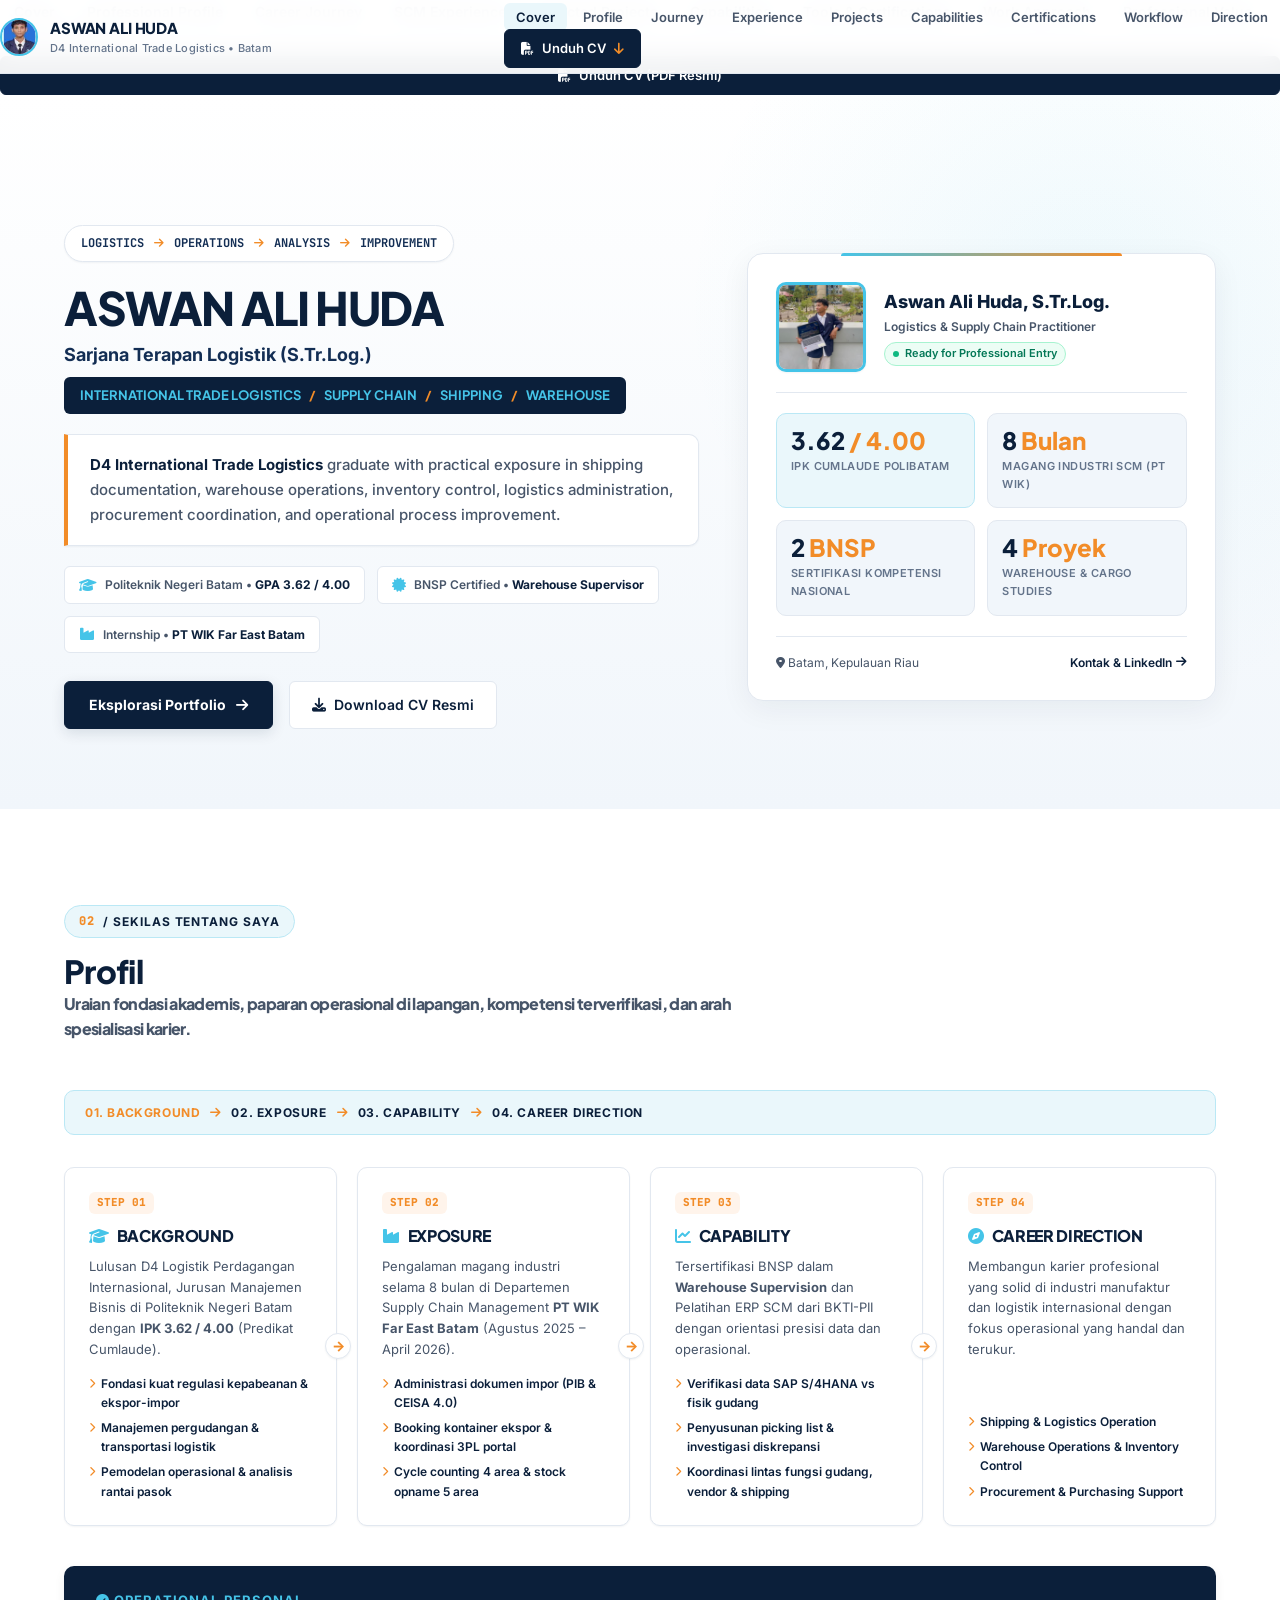
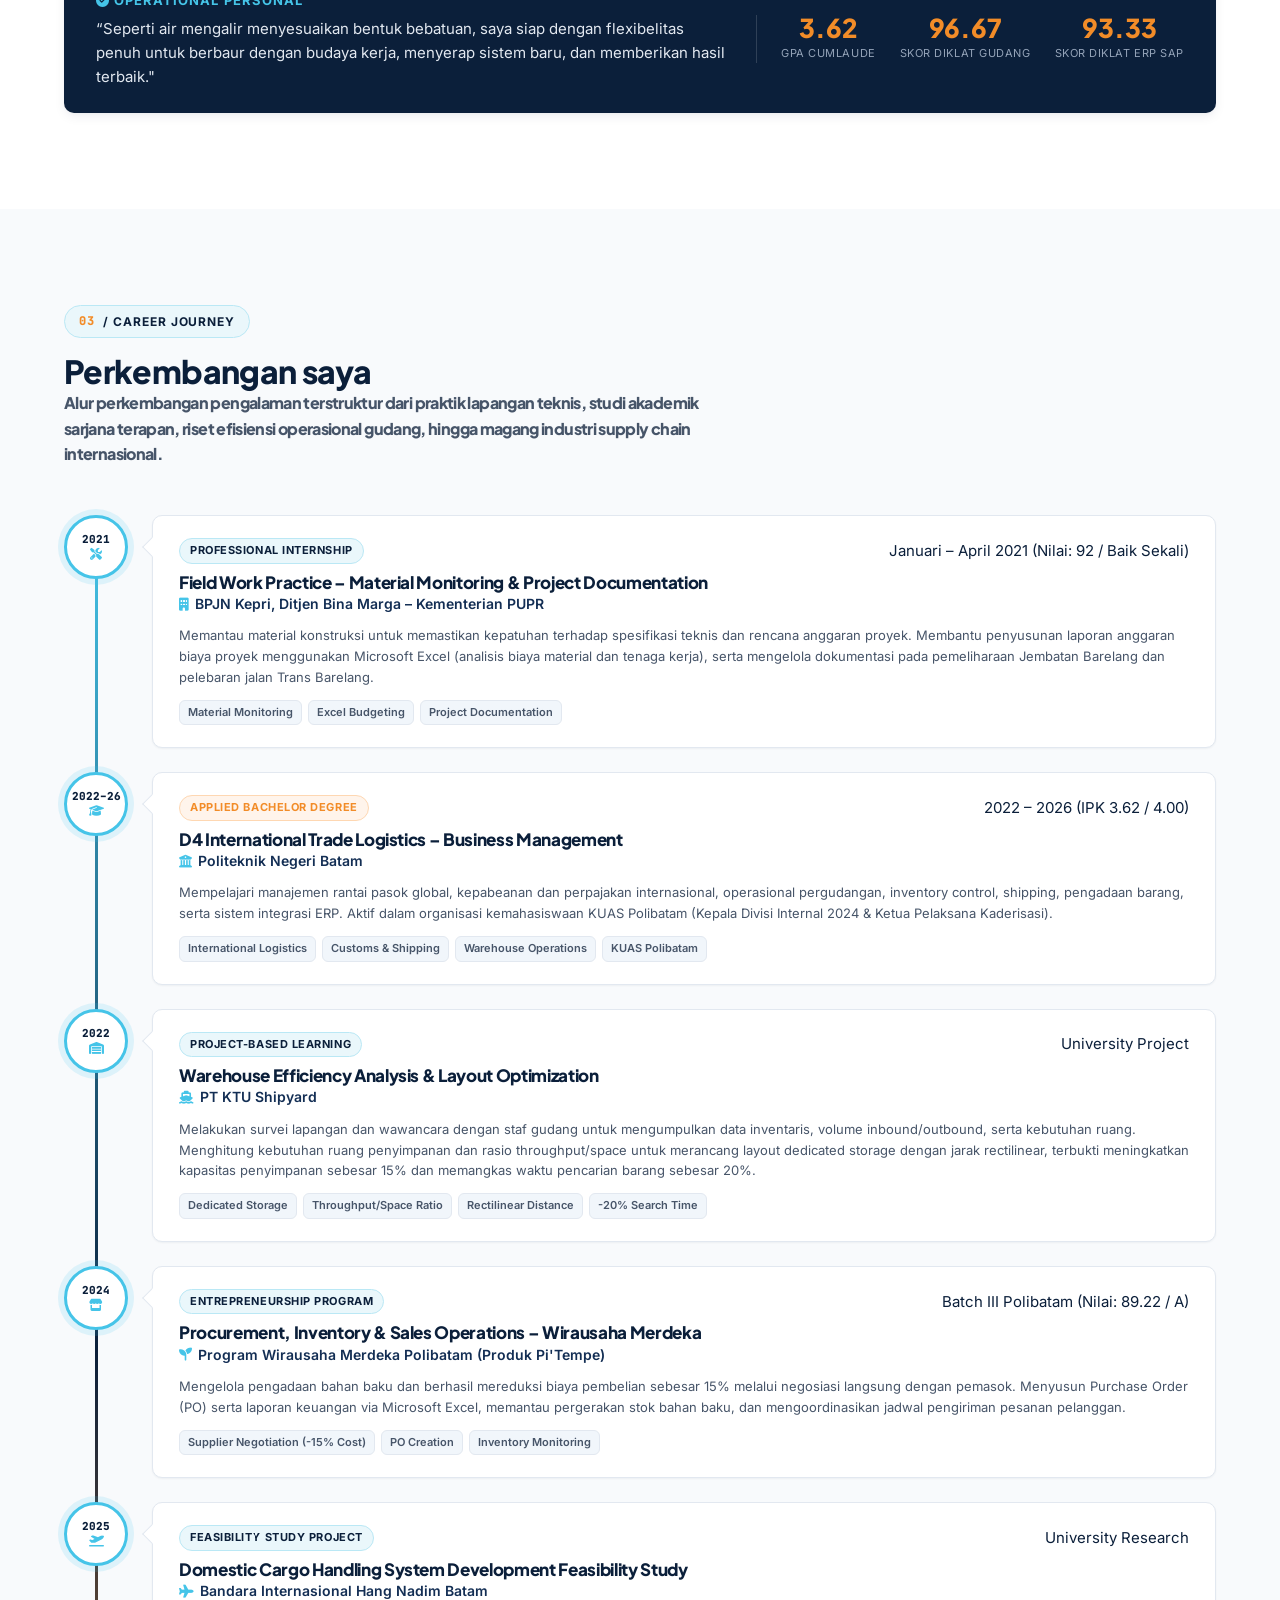
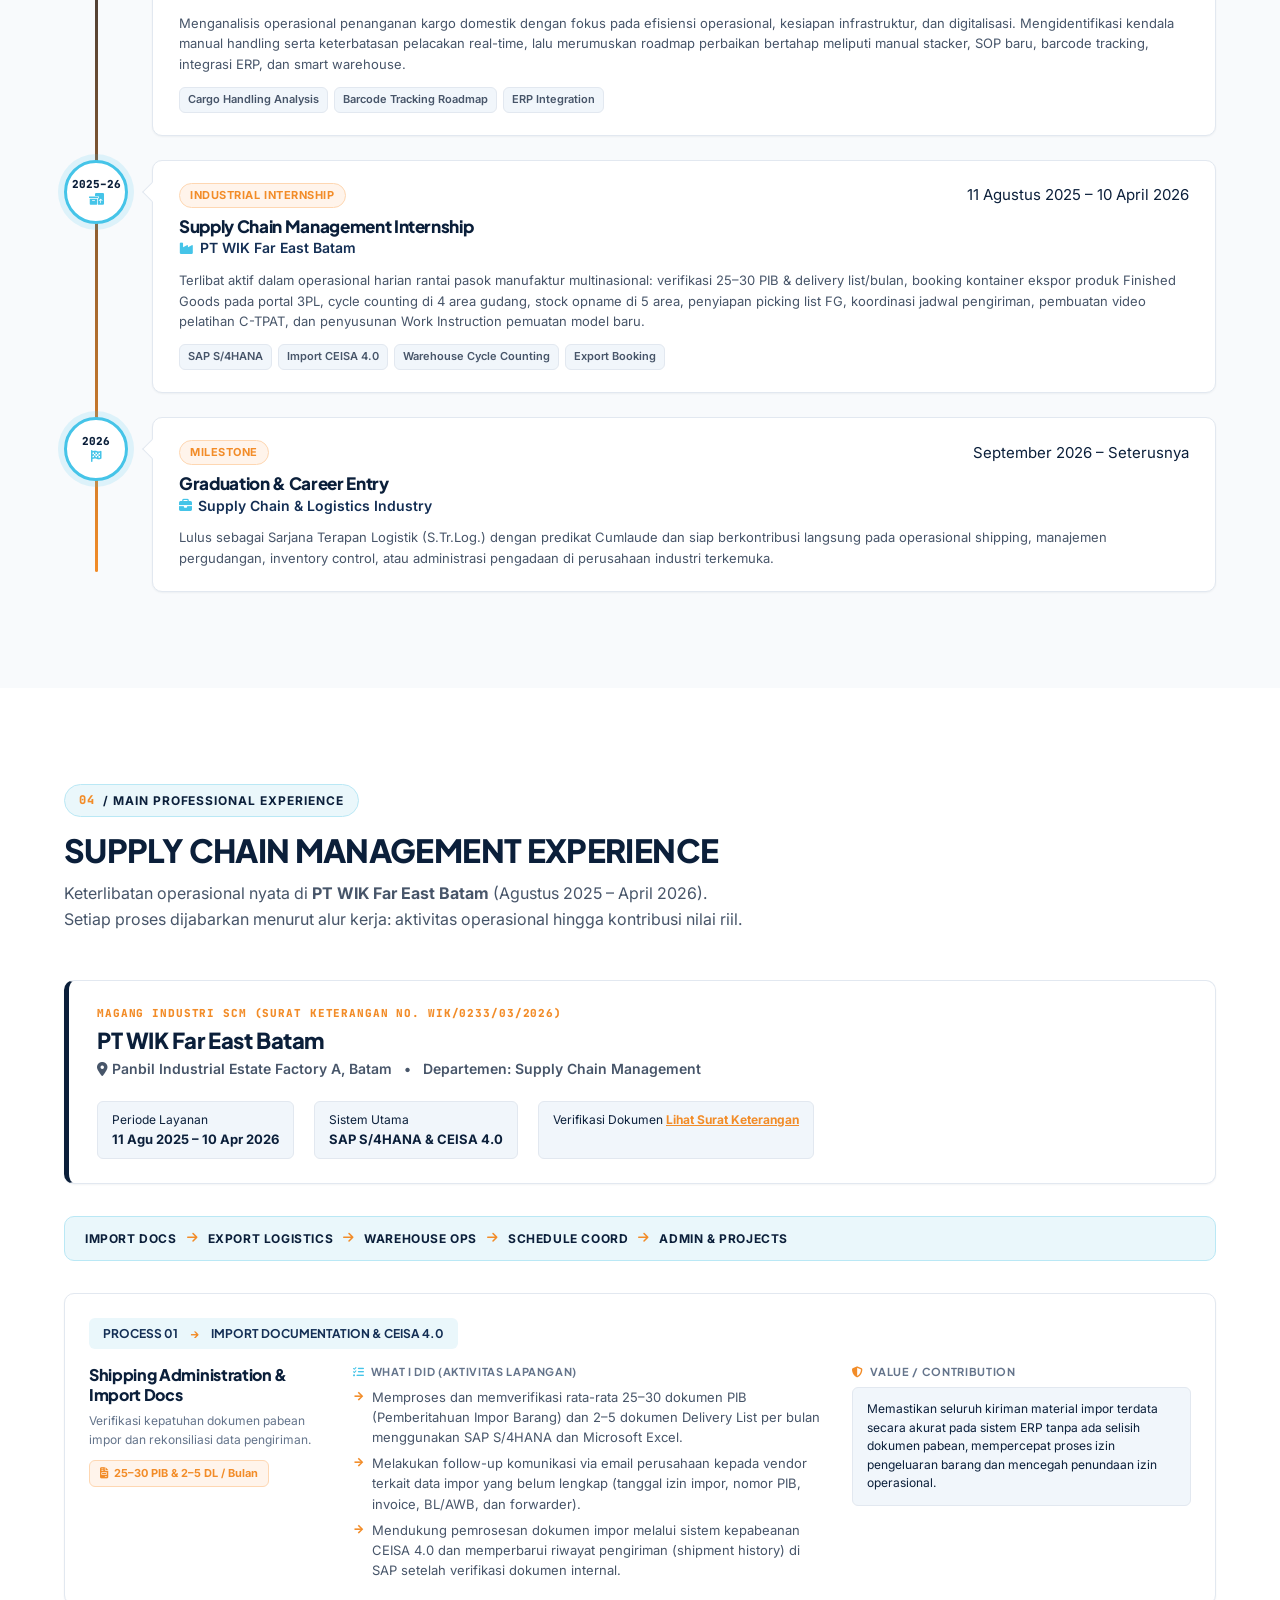
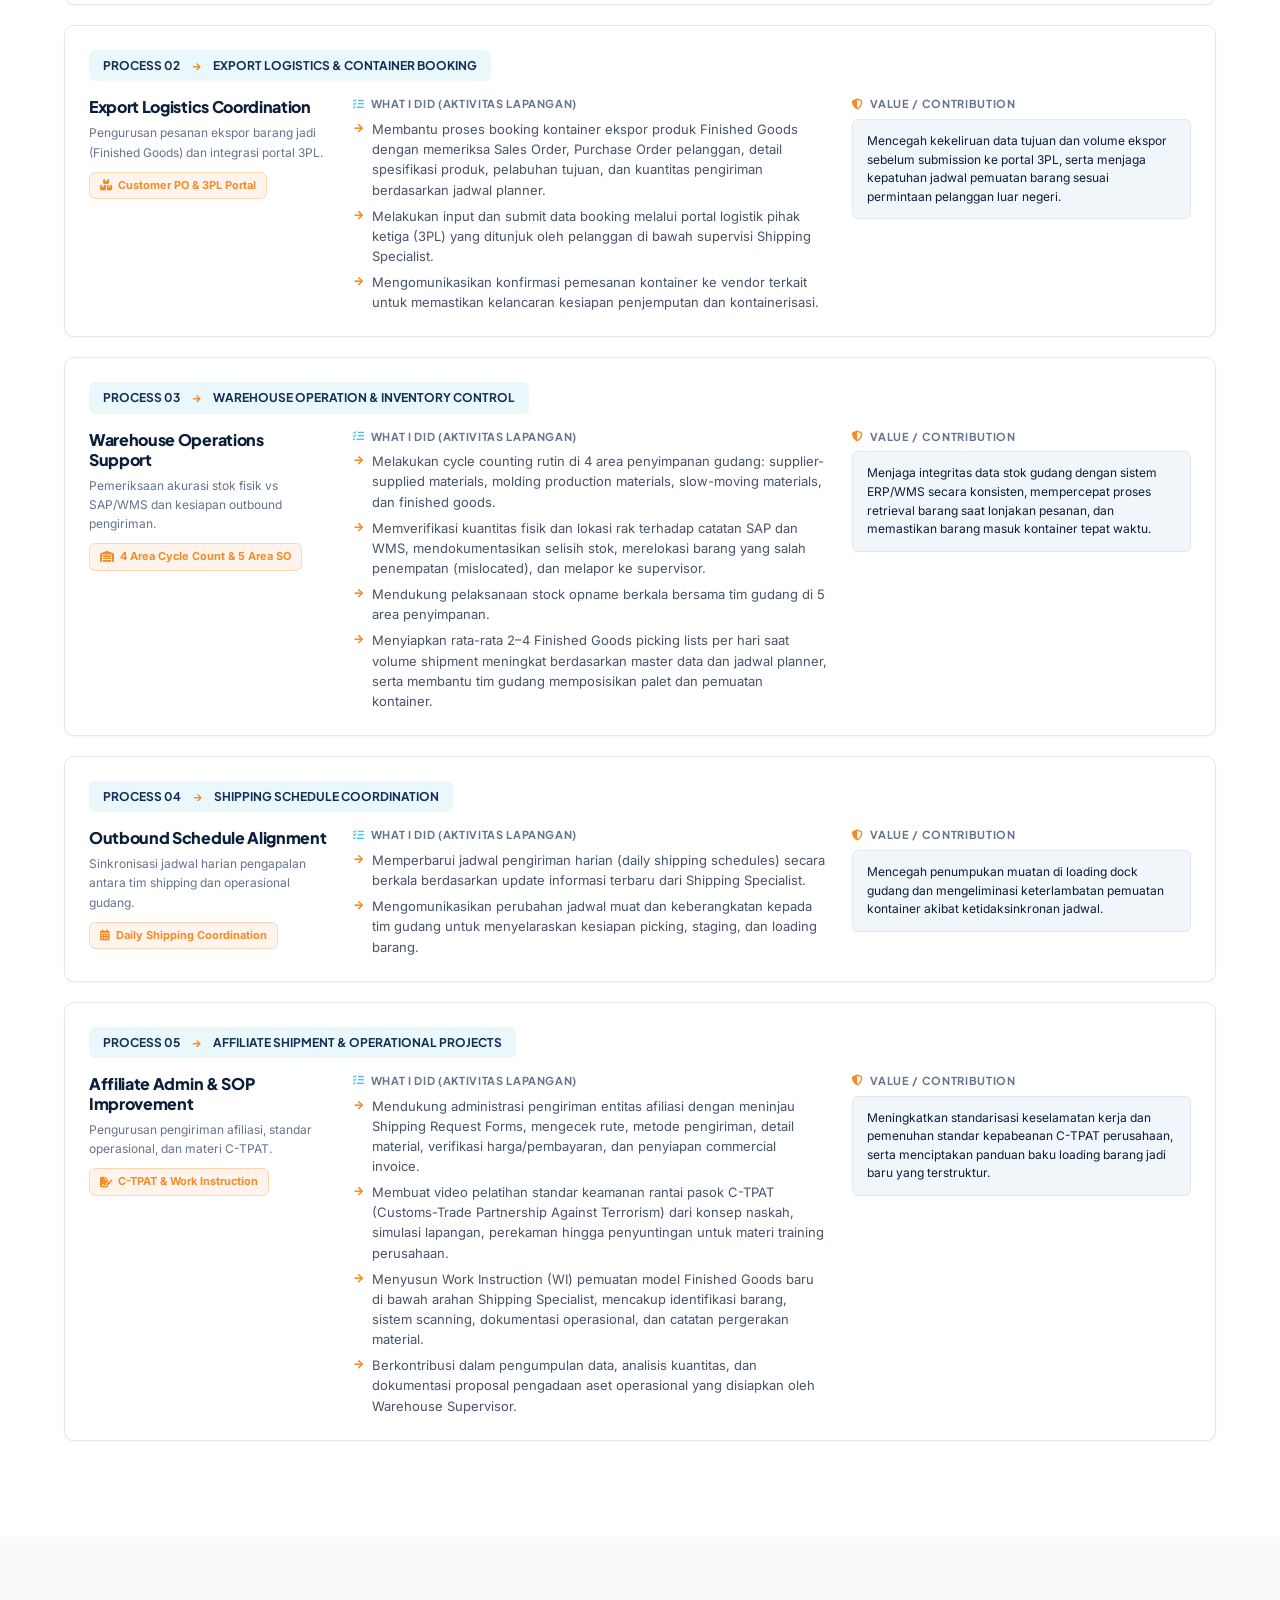
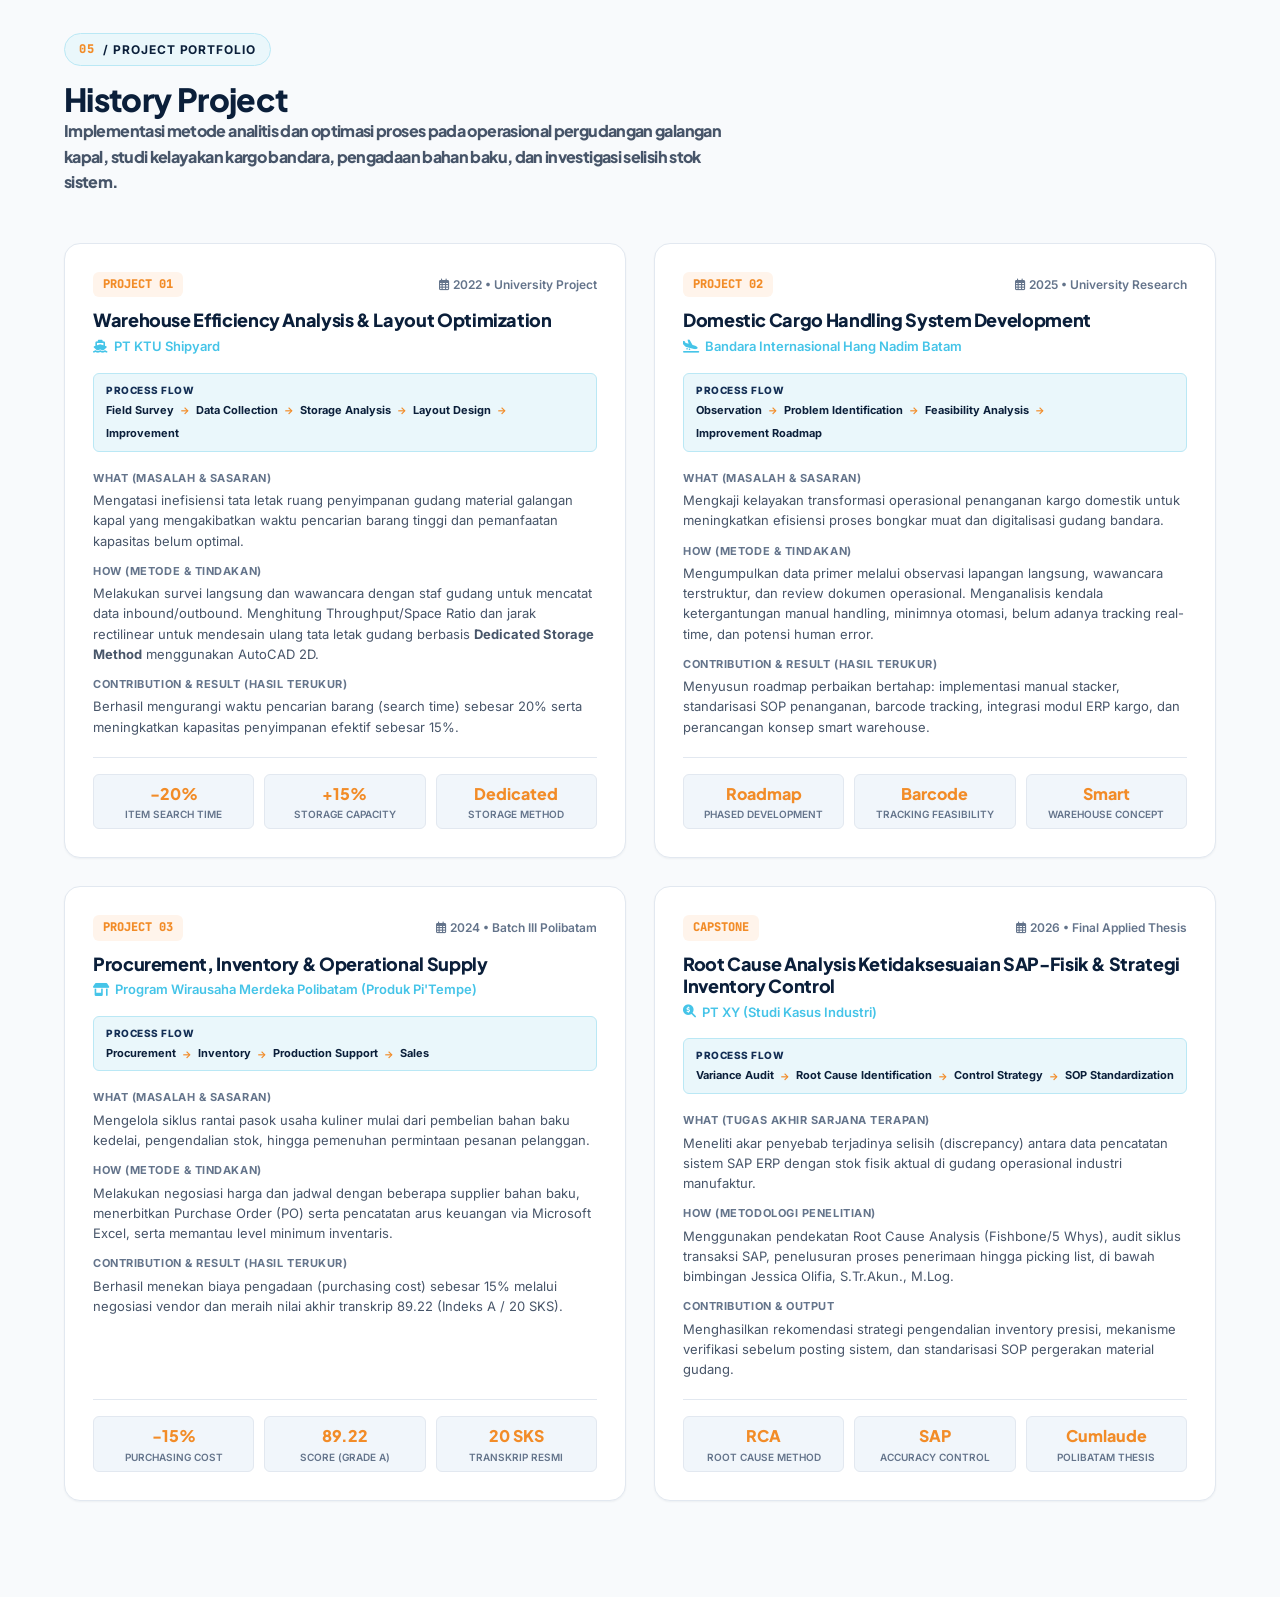
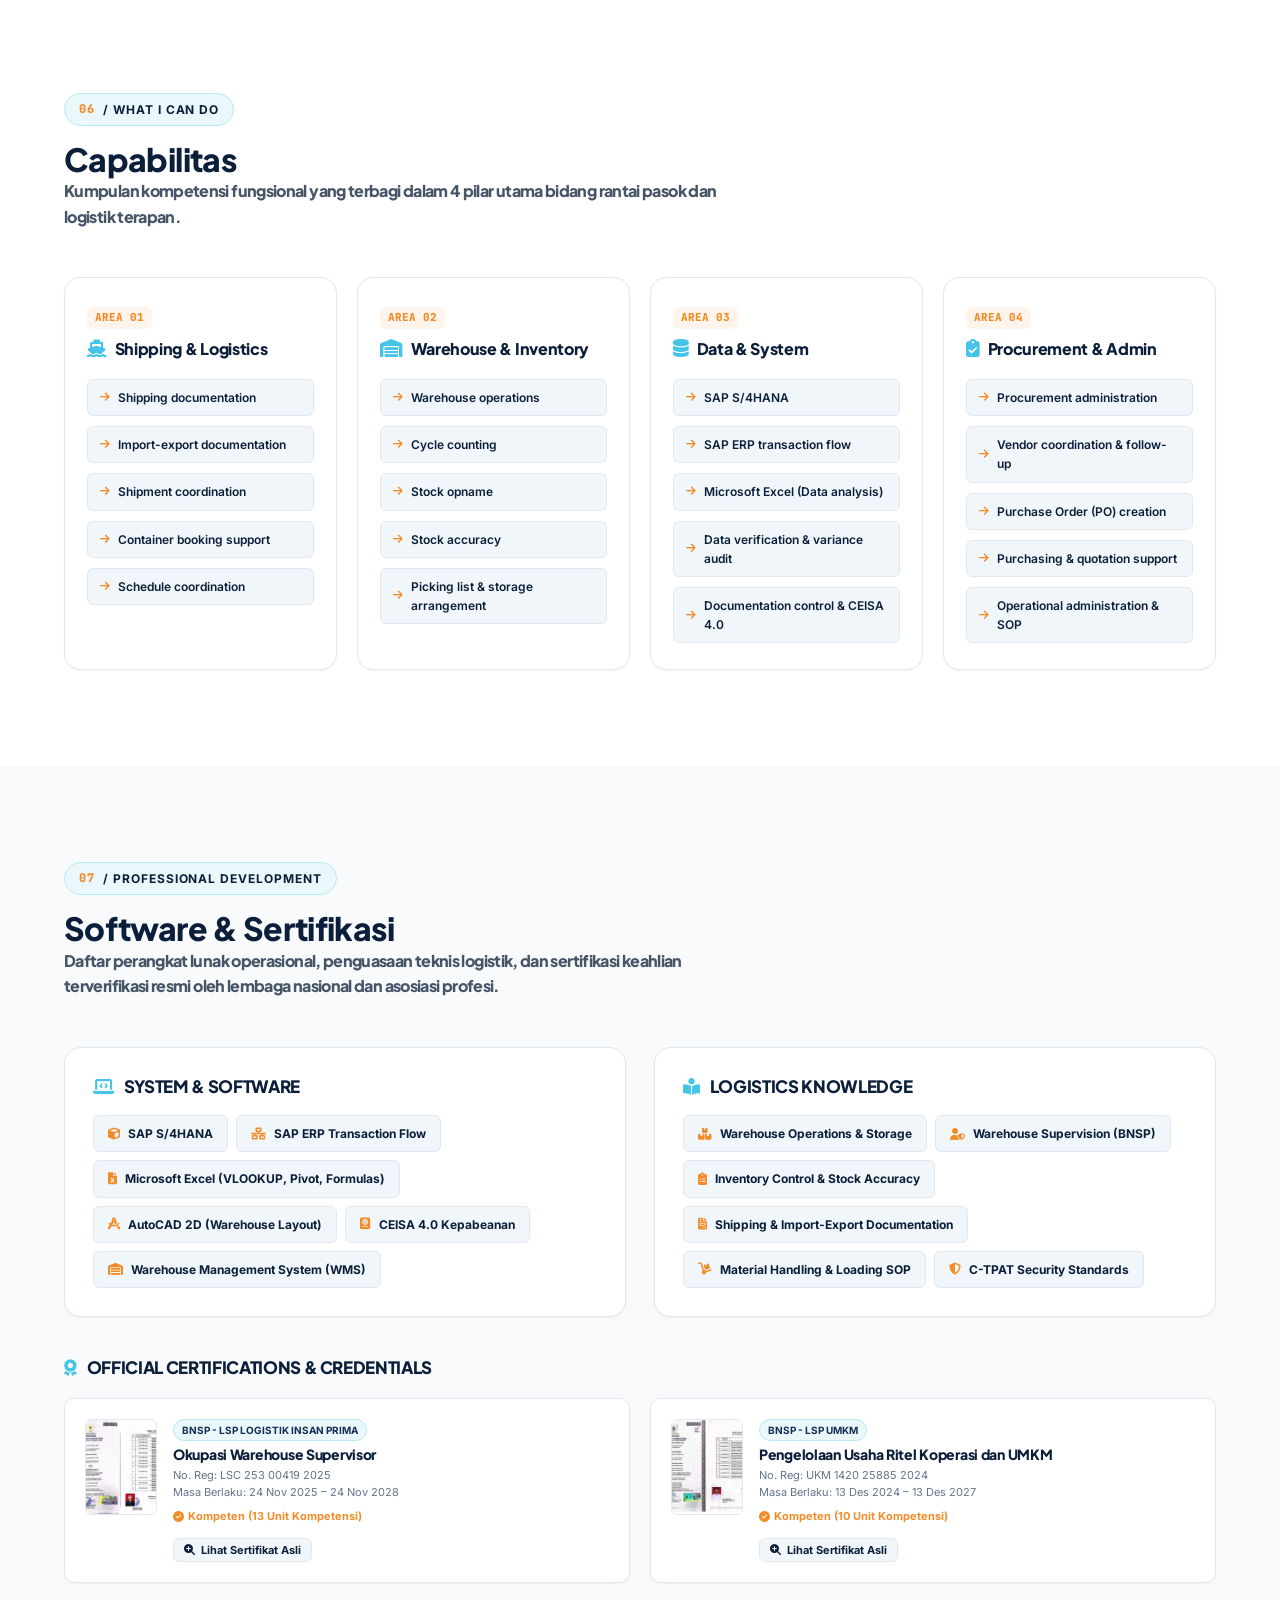
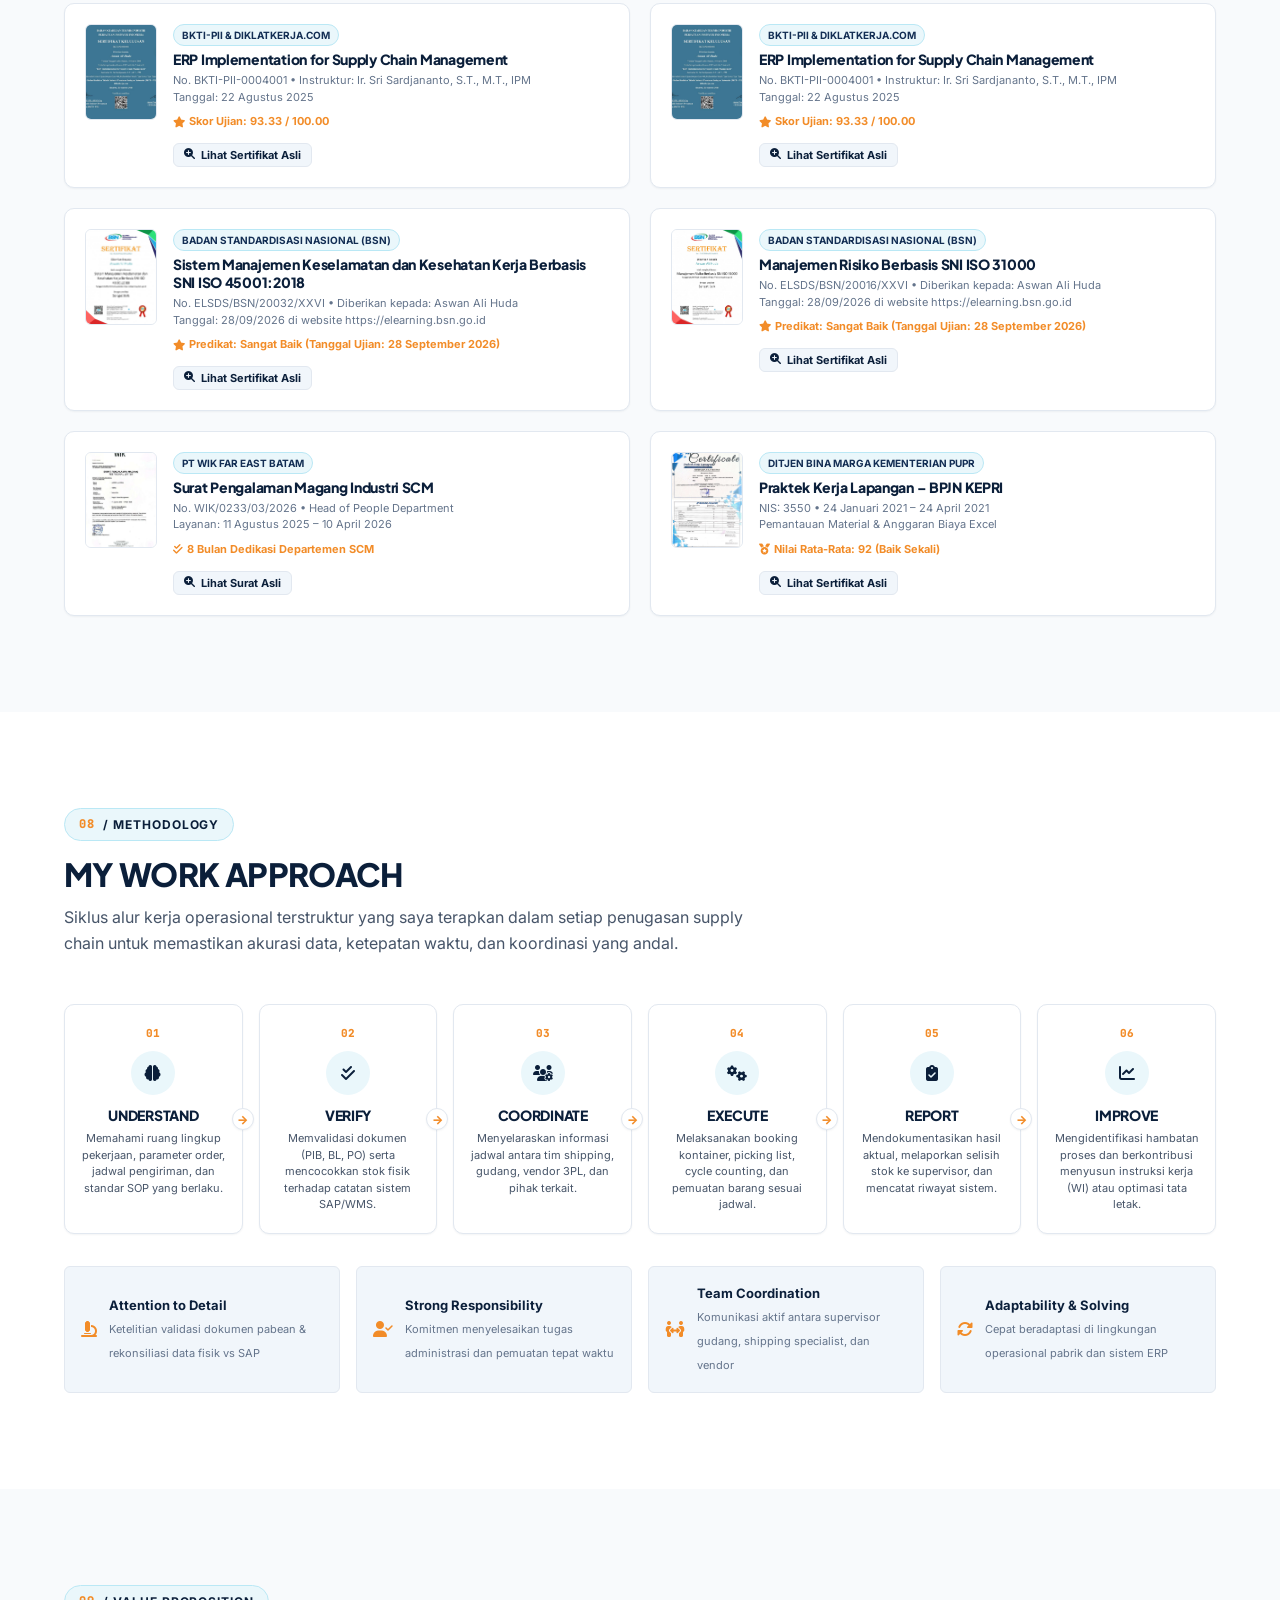
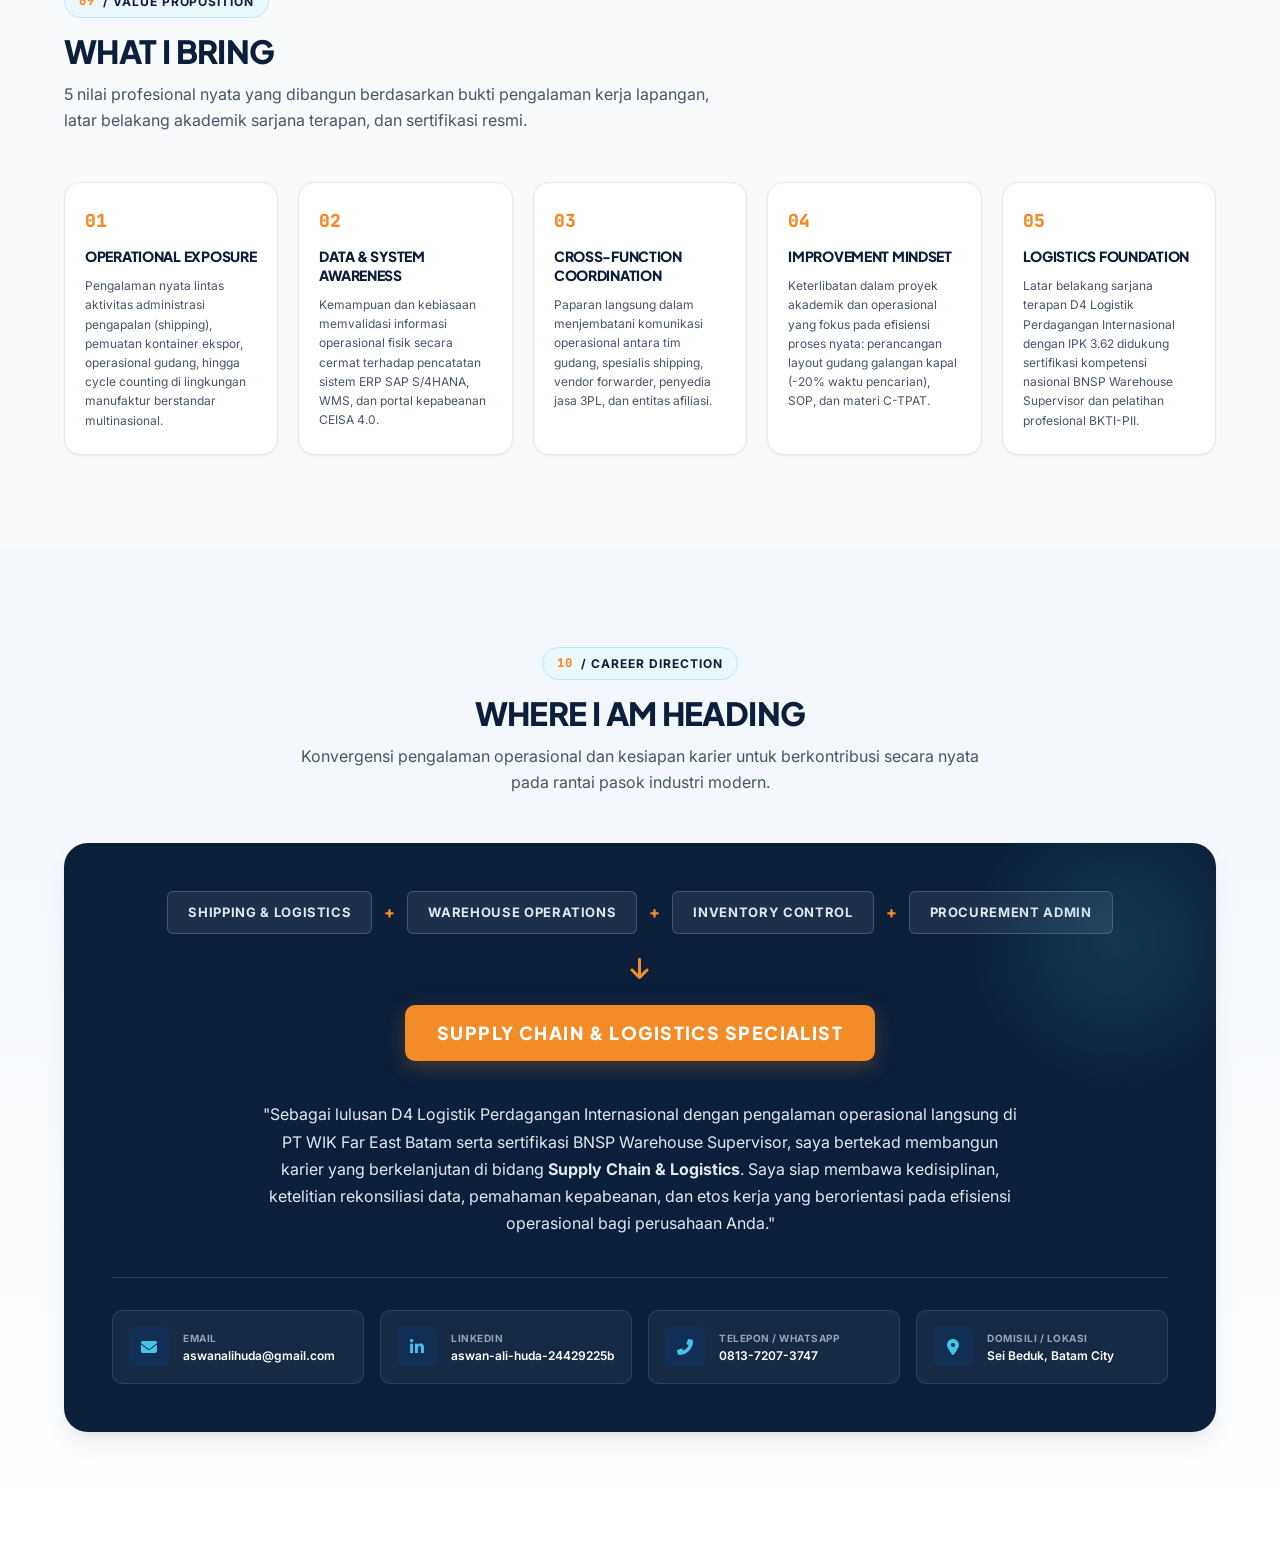
==== commit ed643022: "Selesaikan konflik dan update portfolio" ====
--- a/index.html
+++ b/index.html
@@ -20,7 +20,7 @@
 <body>
 
  <!-- ==========================================================================
-        NAVIGATION HEADER
+        NAVIGATION HE ADER
         ========================================================================== -->
   <header class="site-header">
     <div class="container header-inner">
--- a/style.css
+++ b/style.css
@@ -250,17 +250,23 @@
   align-items: center;
   justify-content: space-between;
   height: 100%;
+<<<<<<< HEAD
   width: 100%;
   max-width: 100%;
   padding-left: 0;
   padding-right: 0;
+=======
+>>>>>>> 7e56e600c9f79b096130f7ceb84e9b21250c8f8e
 }
 
 .brand-wrapper {
   display: flex;
   align-items: center;
   gap: 12px;
+<<<<<<< HEAD
   margin-left: 16px; 
+=======
+>>>>>>> 7e56e600c9f79b096130f7ceb84e9b21250c8f8e
 }
 
 .brand-avatar-mini {
@@ -292,6 +298,7 @@
   letter-spacing: 0.02em;
 }
 
+<<<<<<< HEAD
 /* TAMBAHKAN KELAS INI UNTUK MENGGABUNGKAN BAR NAV & TOMBOL UNDUH CV DI KANAN */
 .header-right-group {
   display: flex;
@@ -300,6 +307,8 @@
   margin-right: 16px; /* Posisi tombol Unduh CV tetap terkunci di kanan */
 }
 
+=======
+>>>>>>> 7e56e600c9f79b096130f7ceb84e9b21250c8f8e
 .nav-desktop {
   display: flex;
   align-items: center;
@@ -325,7 +334,10 @@
   display: flex;
   align-items: center;
   gap: 10px;
+<<<<<<< HEAD
   /* margin-right dipindah ke .header-right-group agar posisi tombol Unduh CV tidak berubah */
+=======
+>>>>>>> 7e56e600c9f79b096130f7ceb84e9b21250c8f8e
 }
 
 .btn-header-cv {
@@ -357,7 +369,11 @@
   font-size: 20px;
   color: var(--navy-primary);
   padding: 8px;
+<<<<<<< HEAD
 } 
+=======
+}
+>>>>>>> 7e56e600c9f79b096130f7ceb84e9b21250c8f8e
 
 /* Mobile Nav Drawer */
 .mobile-nav {
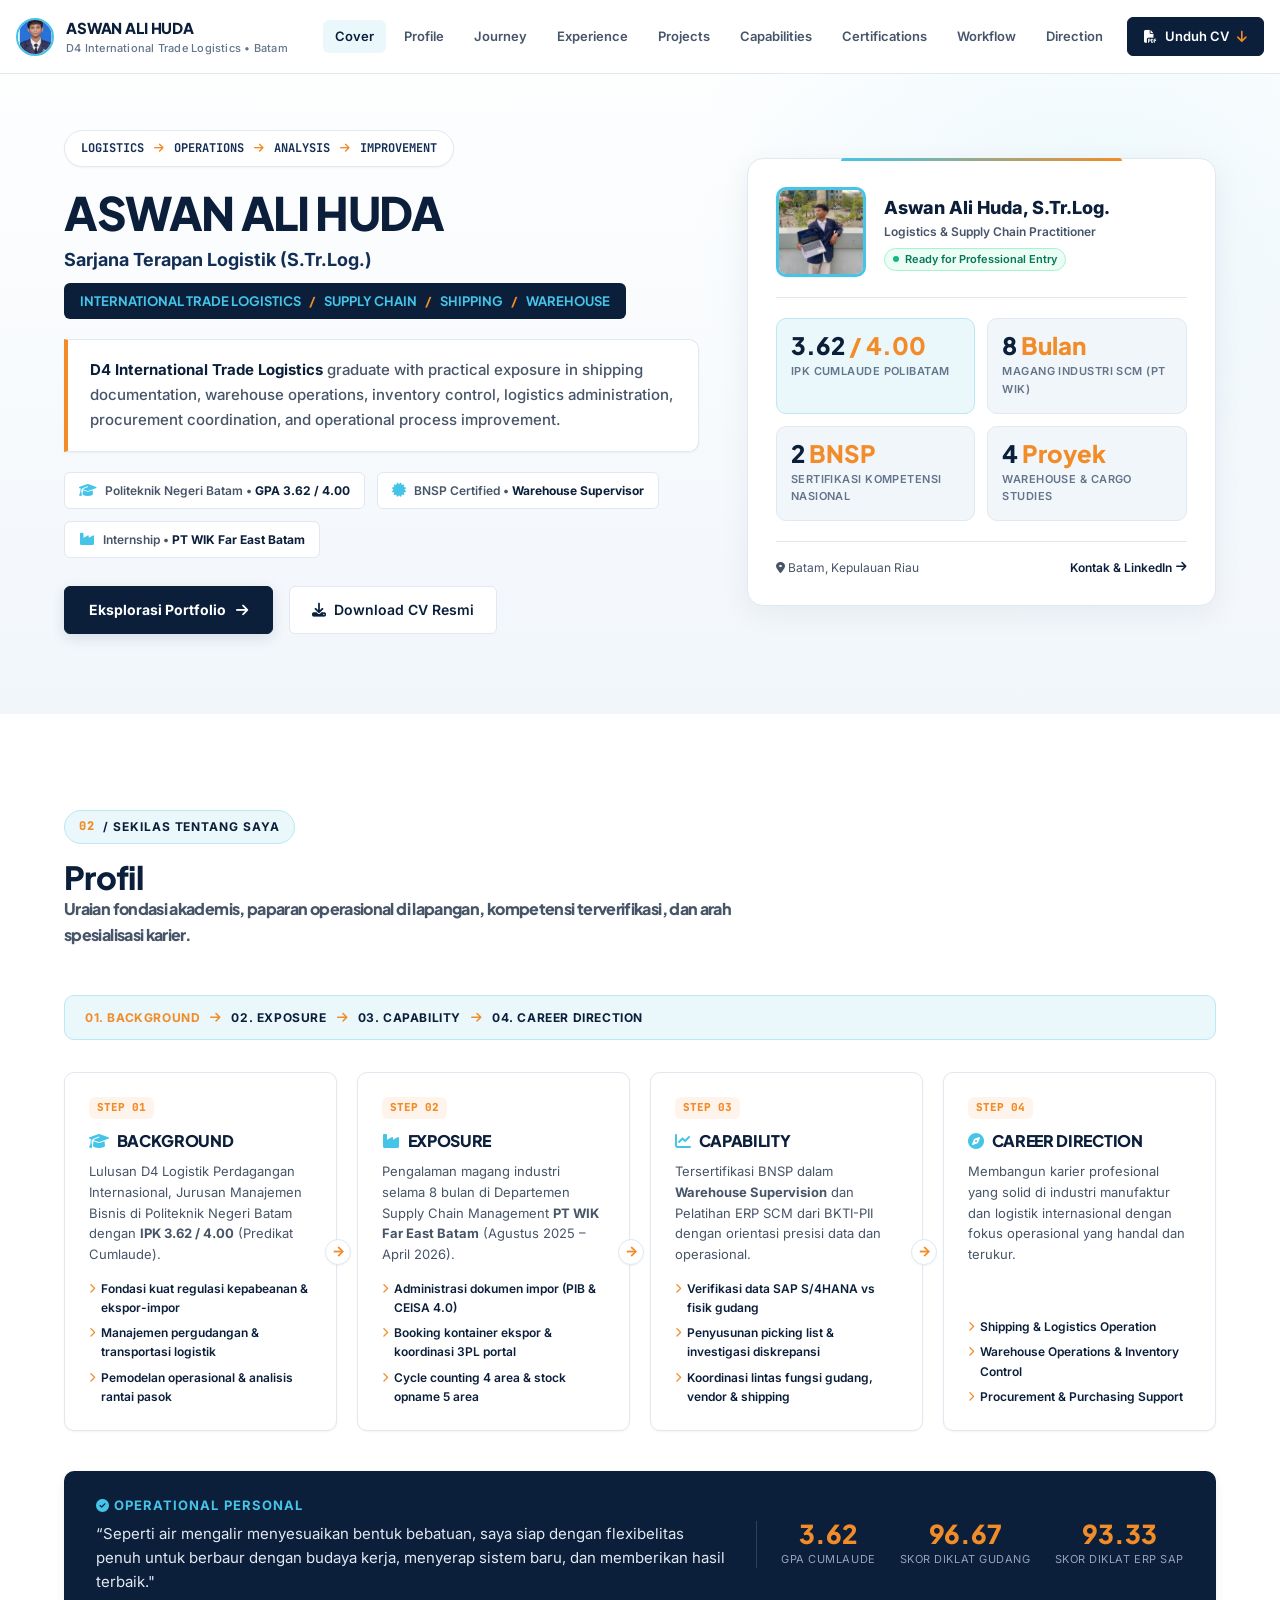
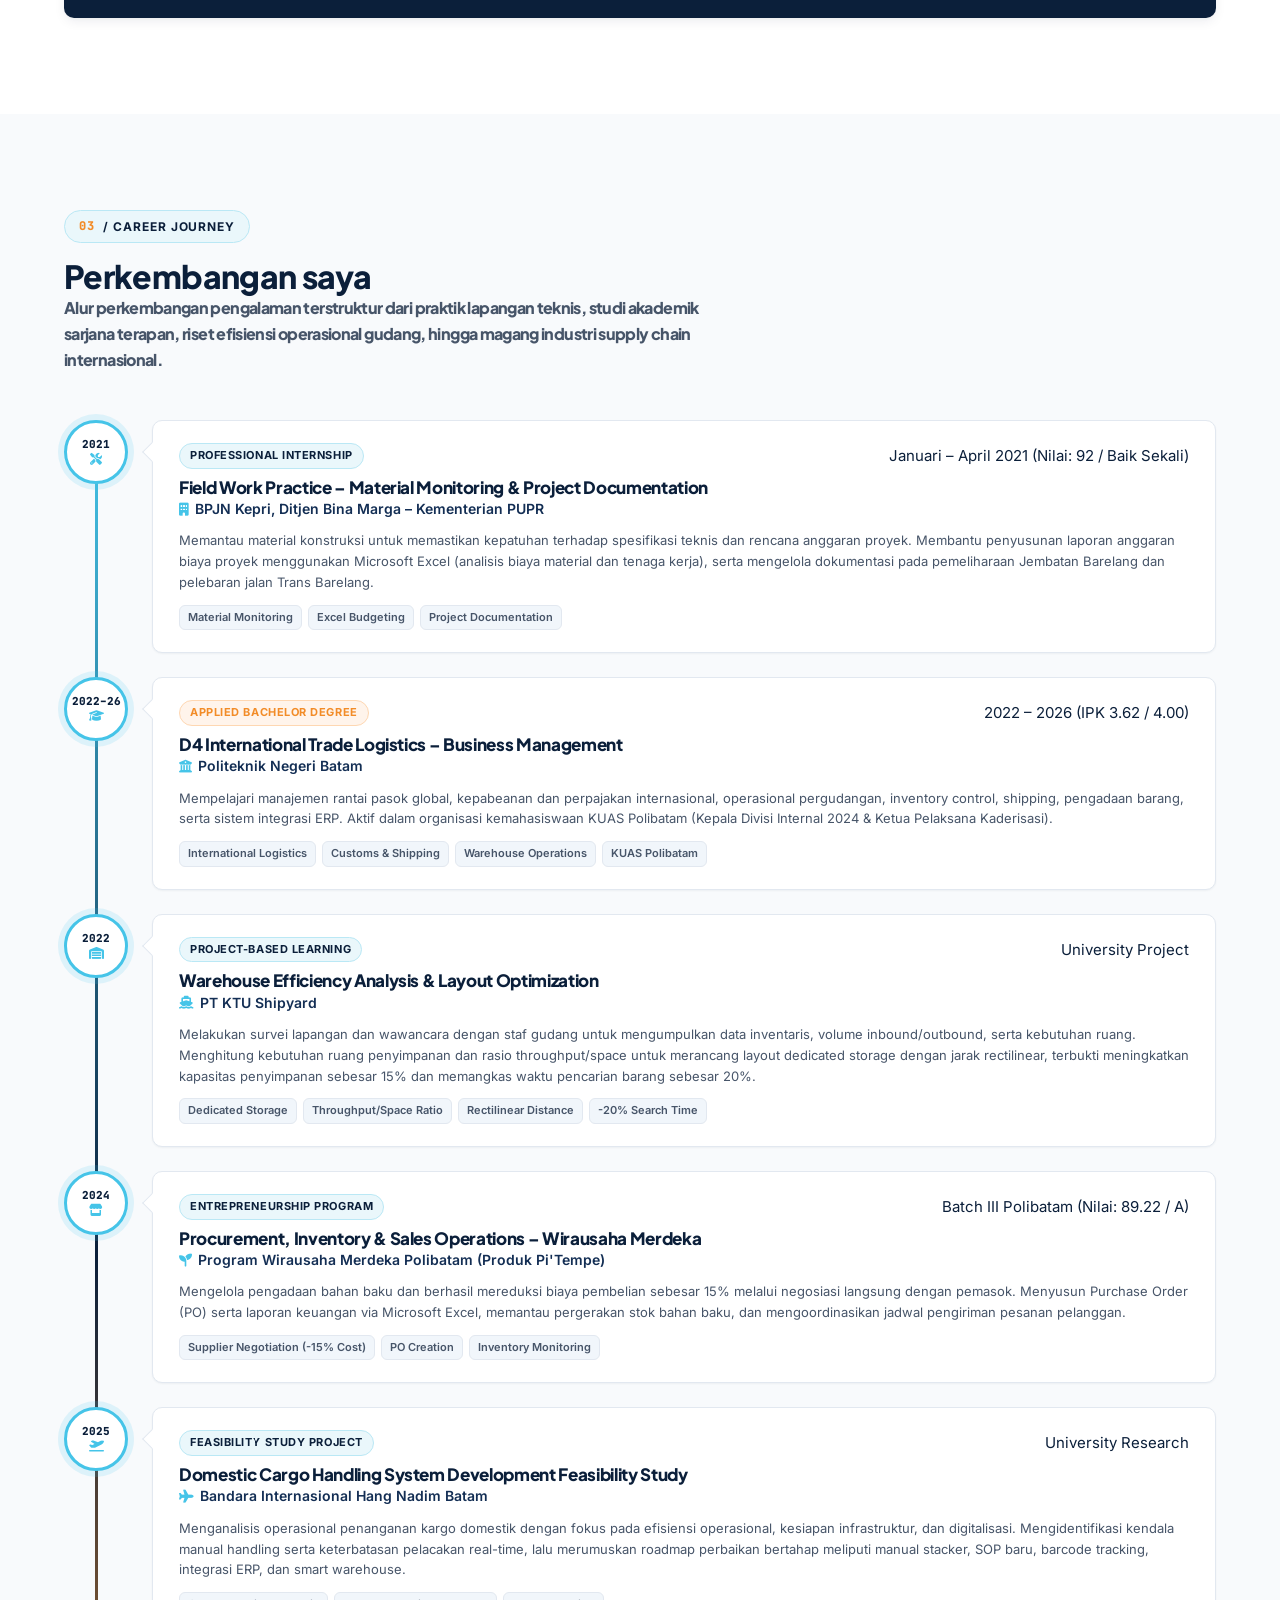
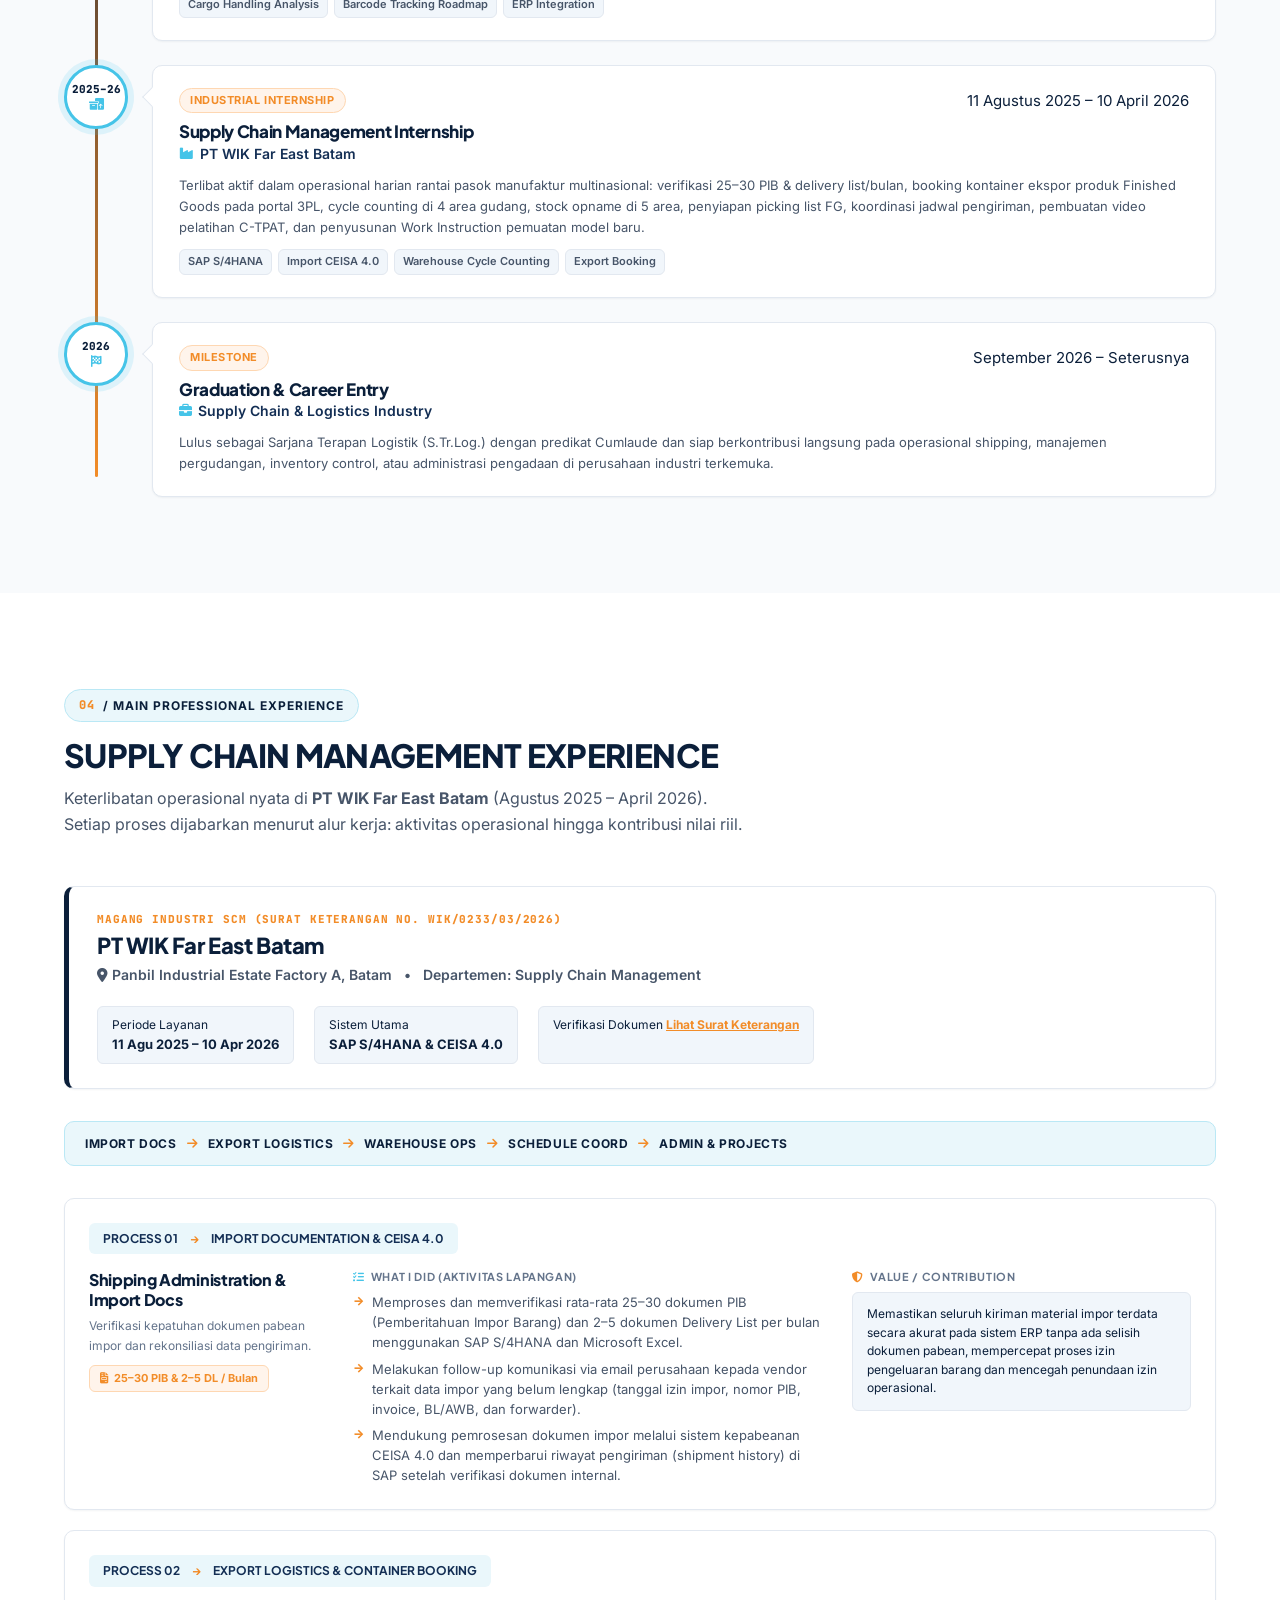
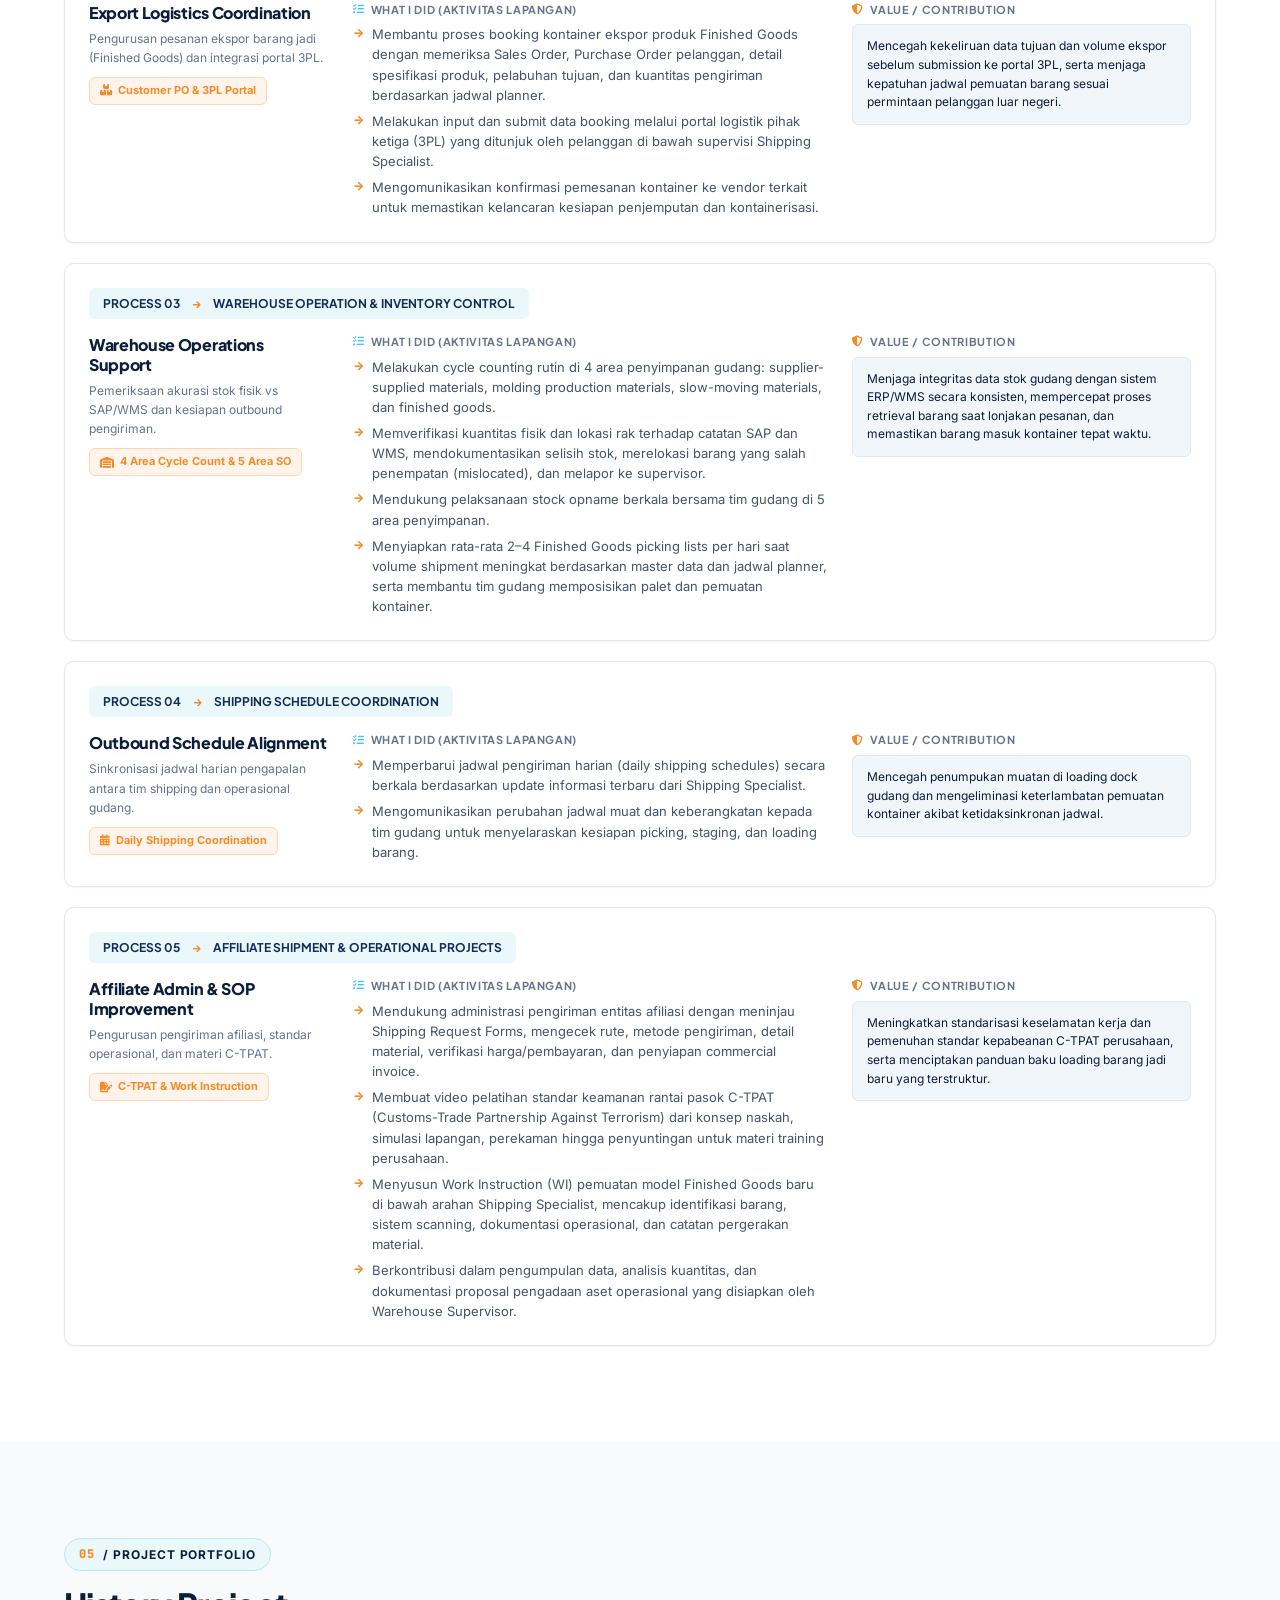
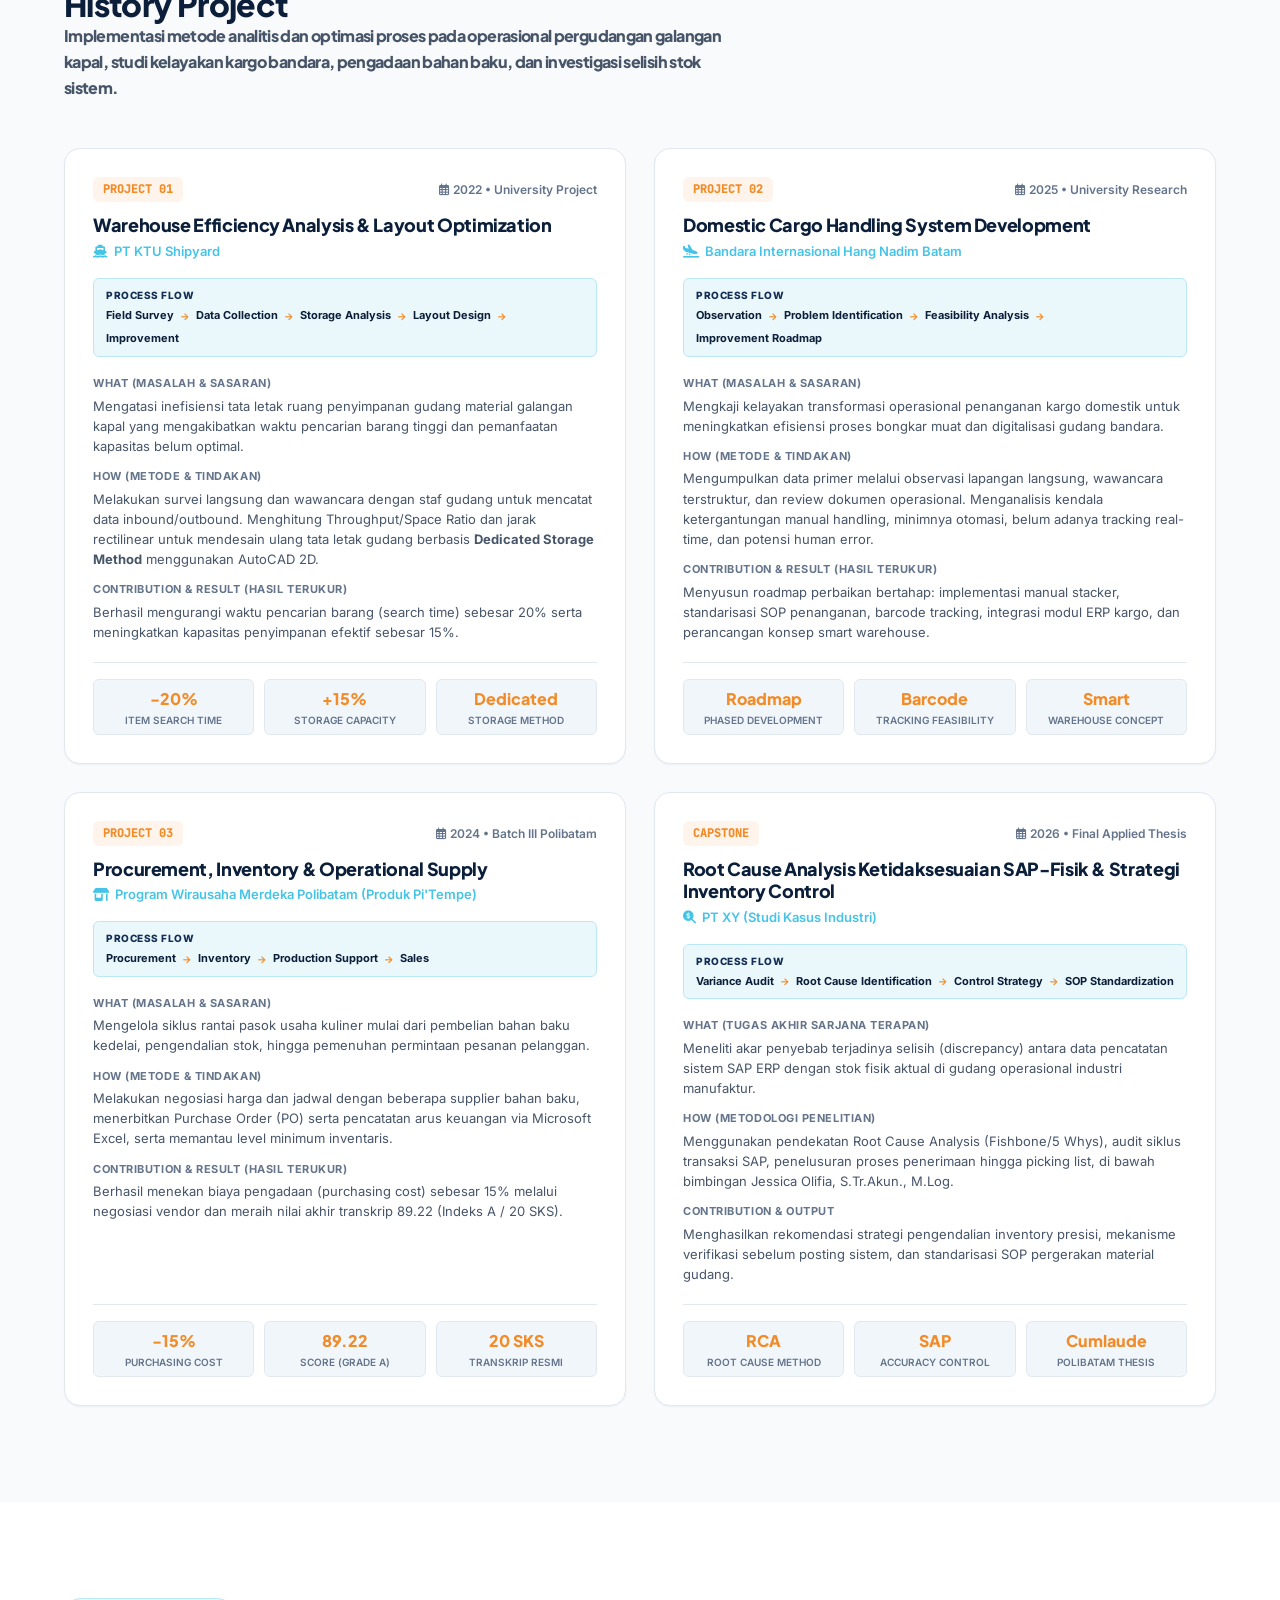
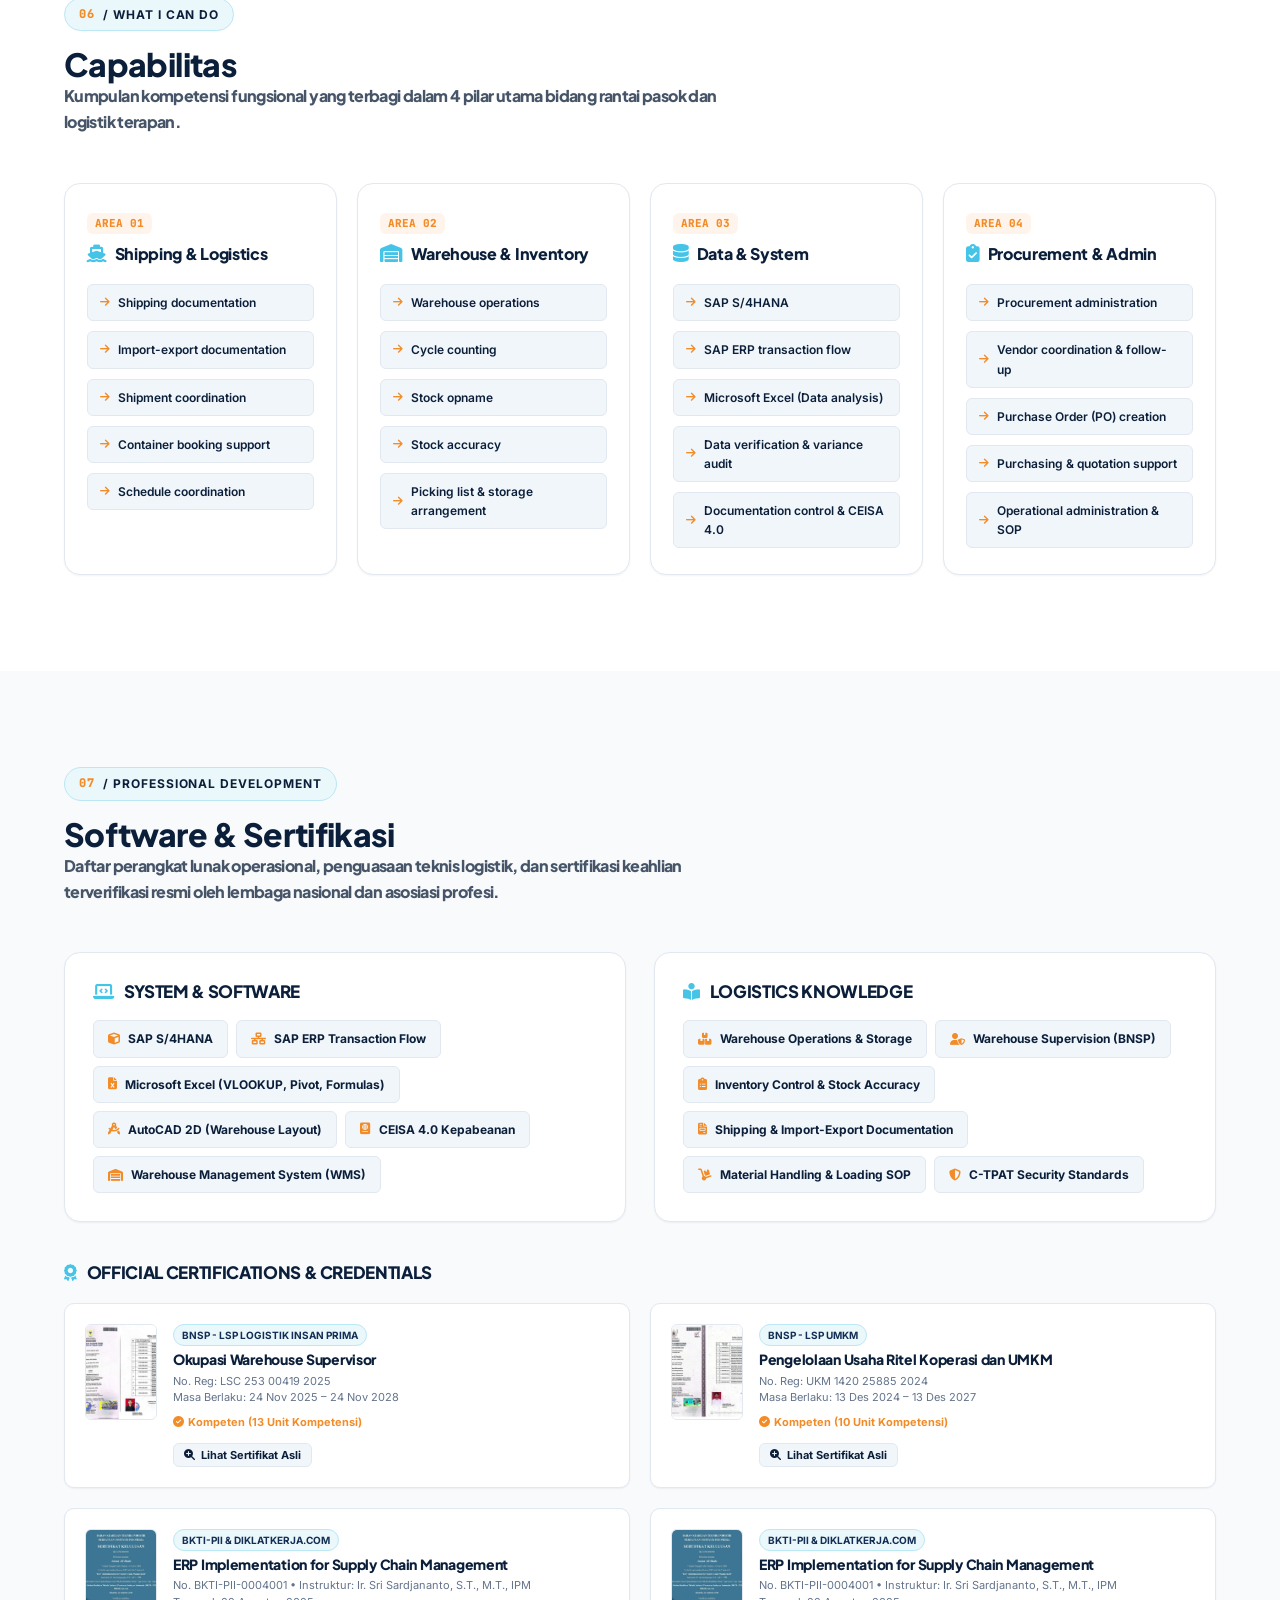
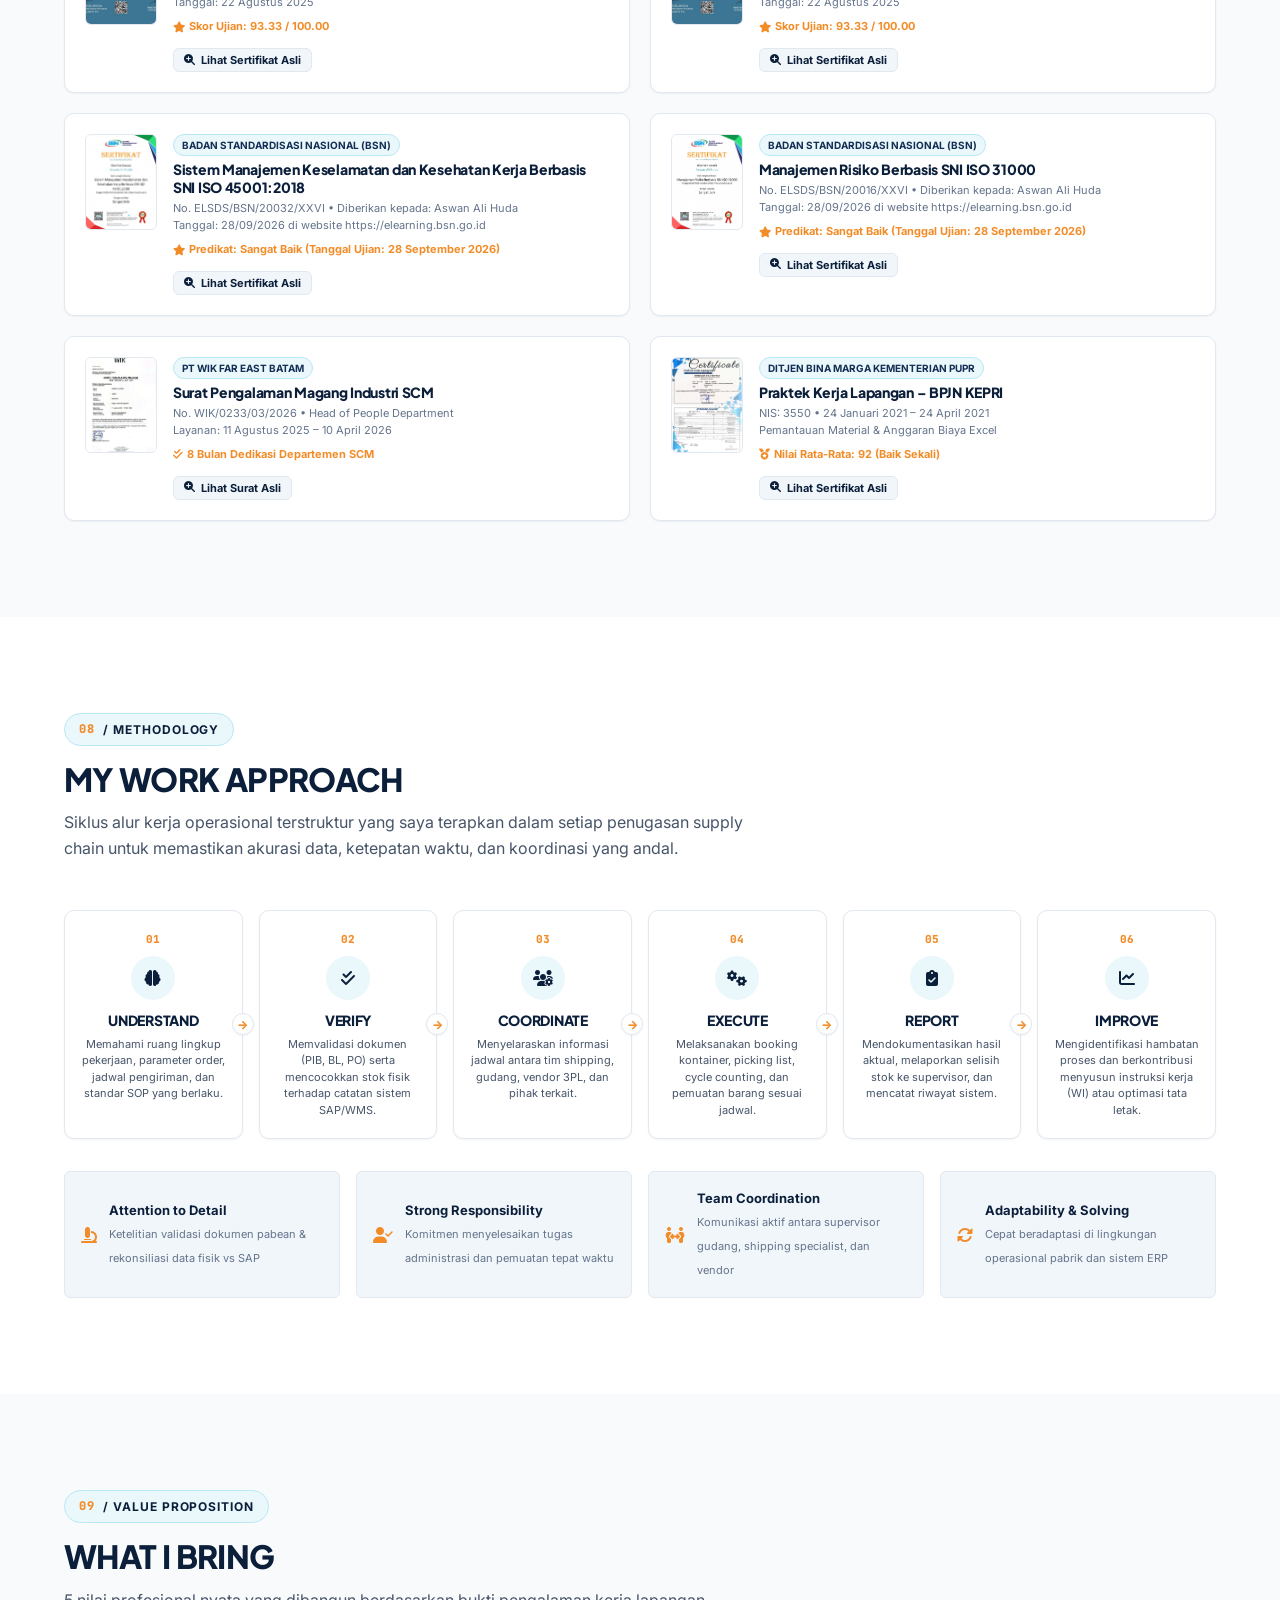
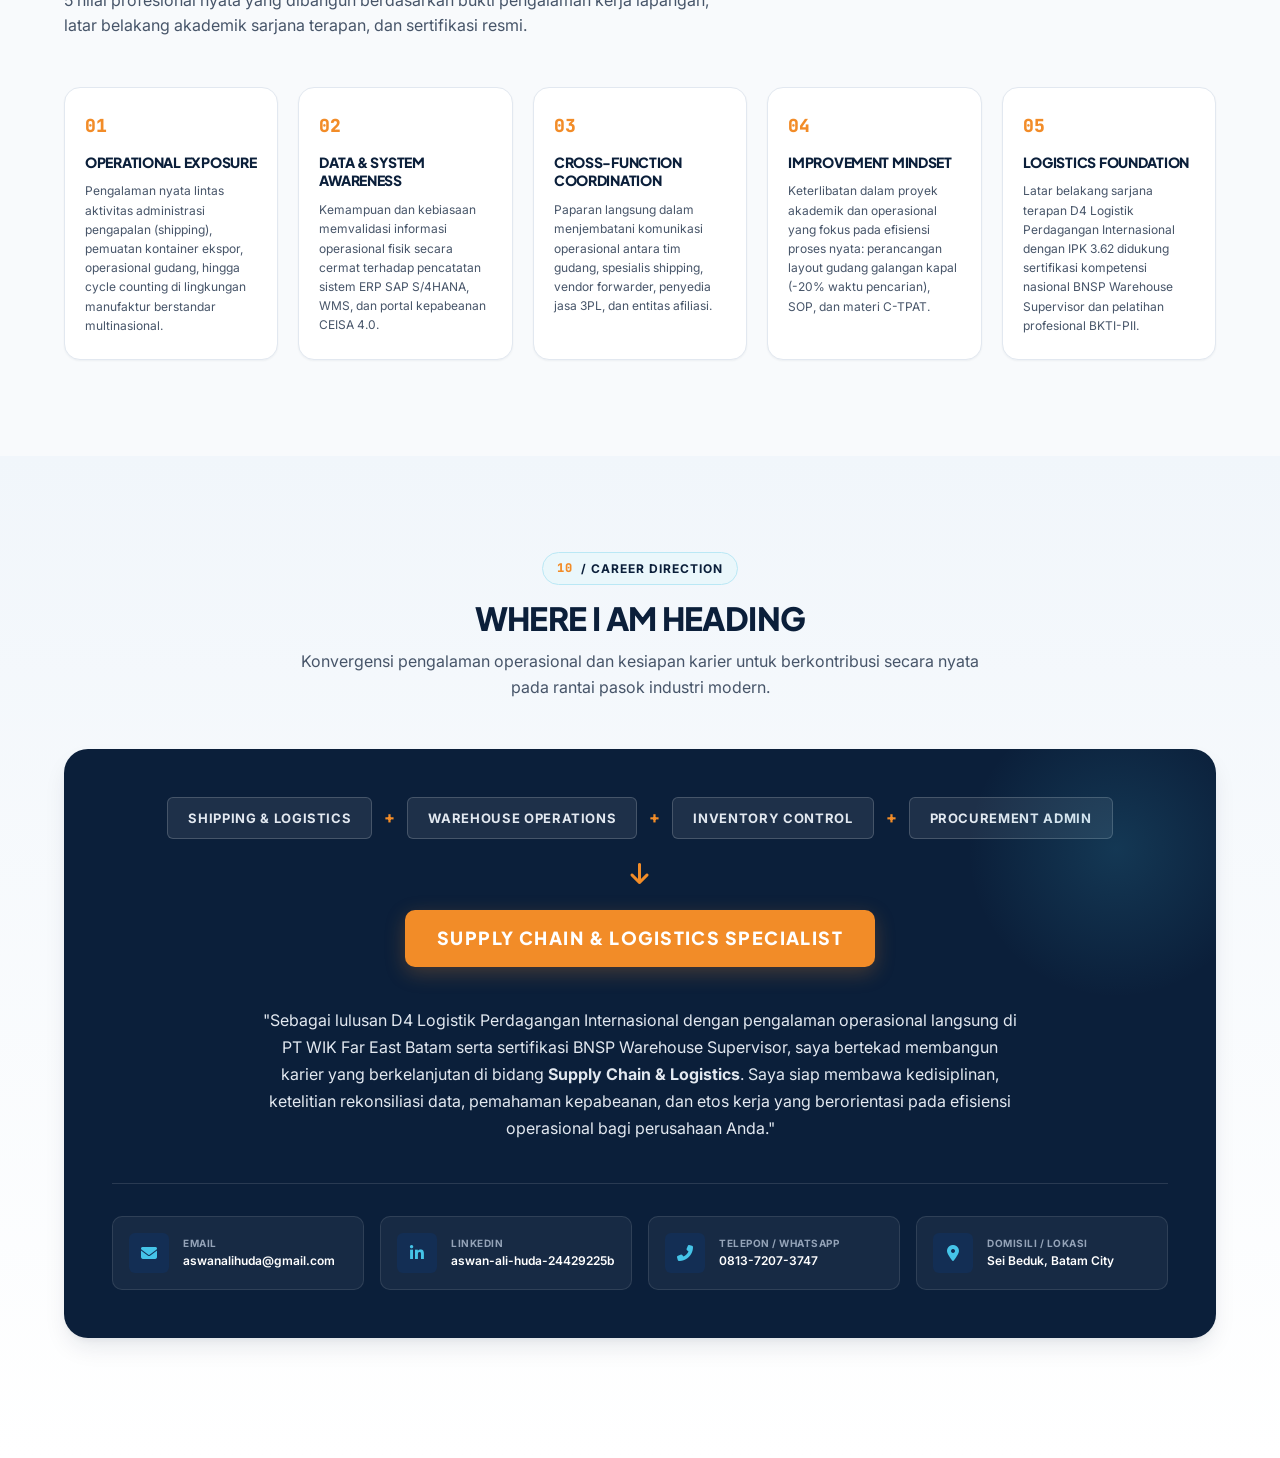
==== commit 3634023a: "Inisialisasi bersih dan update portfolio" ====
--- a/index.html
+++ b/index.html
@@ -20,7 +20,7 @@
 <body>
 
  <!-- ==========================================================================
-        NAVIGATION HE ADER
+        NAVIGATION HEADER
         ========================================================================== -->
   <header class="site-header">
     <div class="container header-inner">
--- a/style.css
+++ b/style.css
@@ -250,23 +250,17 @@
   align-items: center;
   justify-content: space-between;
   height: 100%;
-<<<<<<< HEAD
   width: 100%;
   max-width: 100%;
   padding-left: 0;
   padding-right: 0;
-=======
->>>>>>> 7e56e600c9f79b096130f7ceb84e9b21250c8f8e
 }
 
 .brand-wrapper {
   display: flex;
   align-items: center;
   gap: 12px;
-<<<<<<< HEAD
   margin-left: 16px; 
-=======
->>>>>>> 7e56e600c9f79b096130f7ceb84e9b21250c8f8e
 }
 
 .brand-avatar-mini {
@@ -298,7 +292,6 @@
   letter-spacing: 0.02em;
 }
 
-<<<<<<< HEAD
 /* TAMBAHKAN KELAS INI UNTUK MENGGABUNGKAN BAR NAV & TOMBOL UNDUH CV DI KANAN */
 .header-right-group {
   display: flex;
@@ -307,8 +300,6 @@
   margin-right: 16px; /* Posisi tombol Unduh CV tetap terkunci di kanan */
 }
 
-=======
->>>>>>> 7e56e600c9f79b096130f7ceb84e9b21250c8f8e
 .nav-desktop {
   display: flex;
   align-items: center;
@@ -334,10 +325,7 @@
   display: flex;
   align-items: center;
   gap: 10px;
-<<<<<<< HEAD
   /* margin-right dipindah ke .header-right-group agar posisi tombol Unduh CV tidak berubah */
-=======
->>>>>>> 7e56e600c9f79b096130f7ceb84e9b21250c8f8e
 }
 
 .btn-header-cv {
@@ -369,11 +357,7 @@
   font-size: 20px;
   color: var(--navy-primary);
   padding: 8px;
-<<<<<<< HEAD
 } 
-=======
-}
->>>>>>> 7e56e600c9f79b096130f7ceb84e9b21250c8f8e
 
 /* Mobile Nav Drawer */
 .mobile-nav {
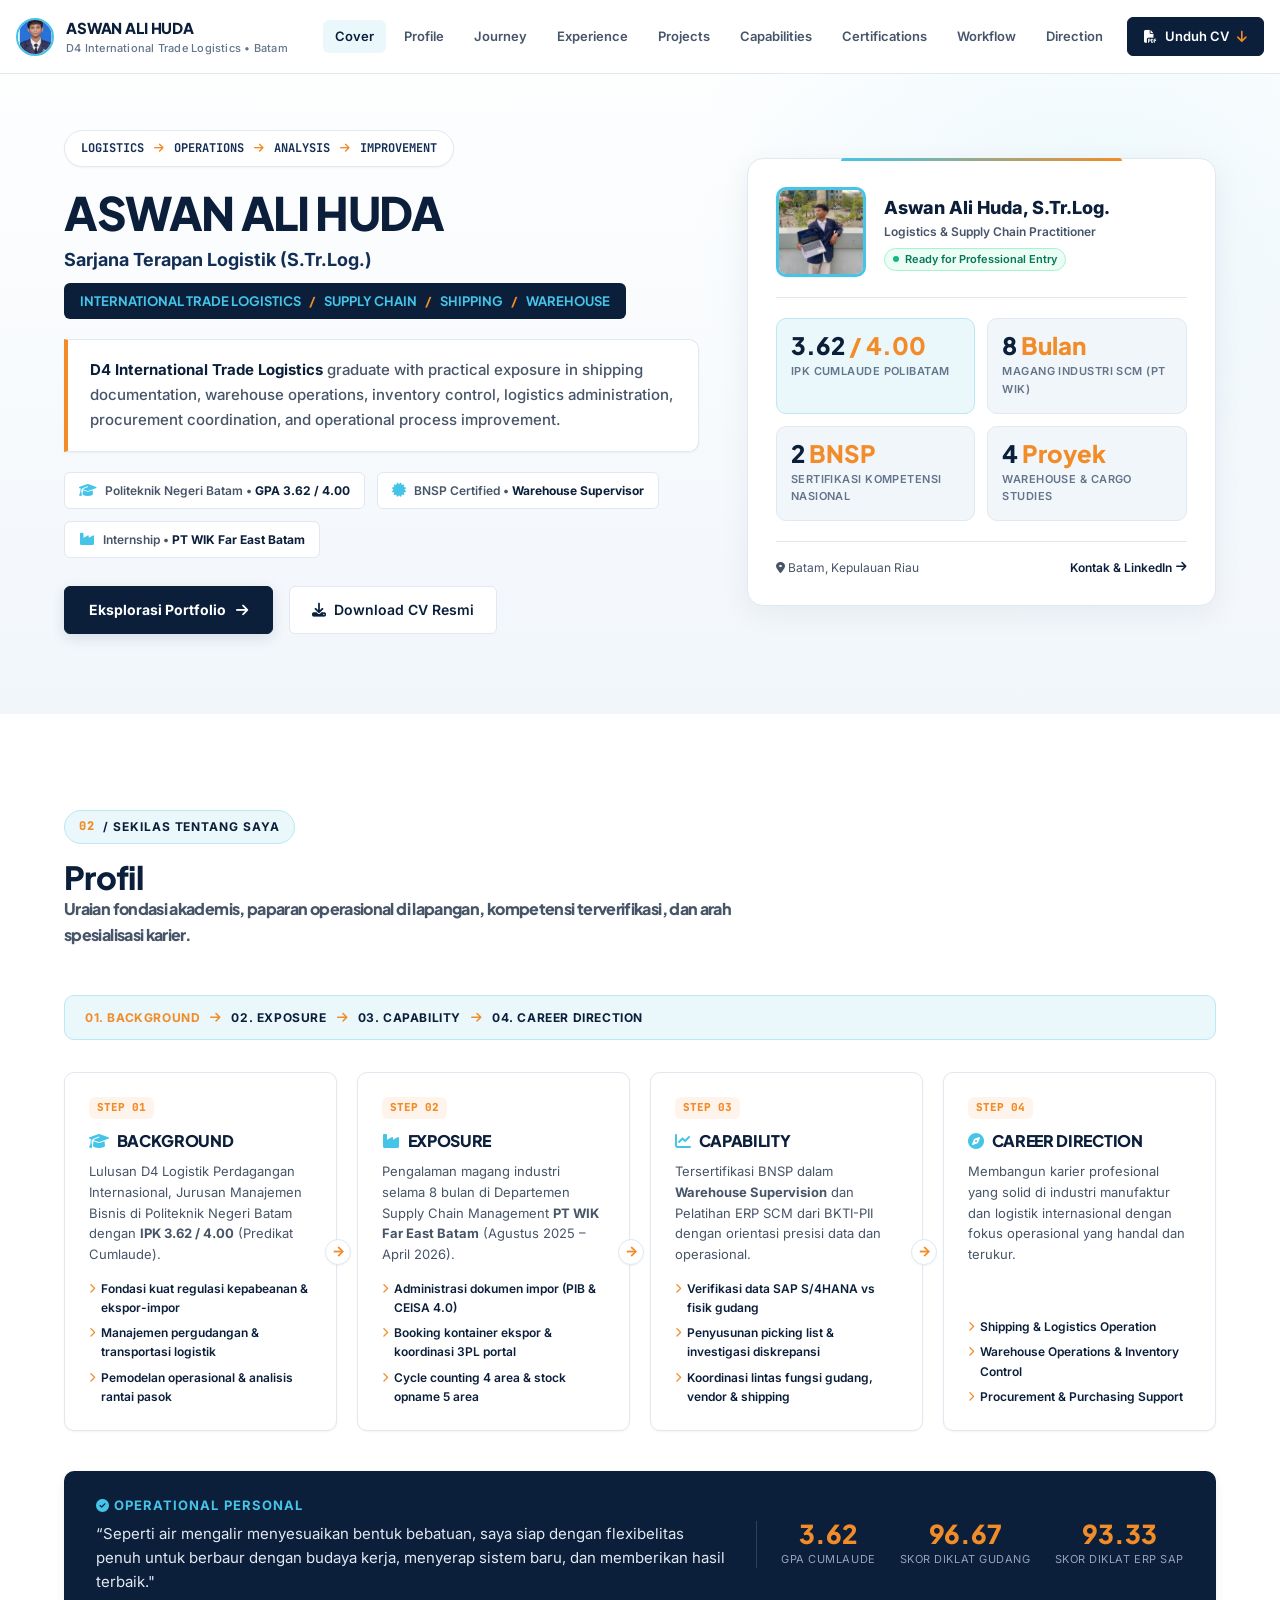
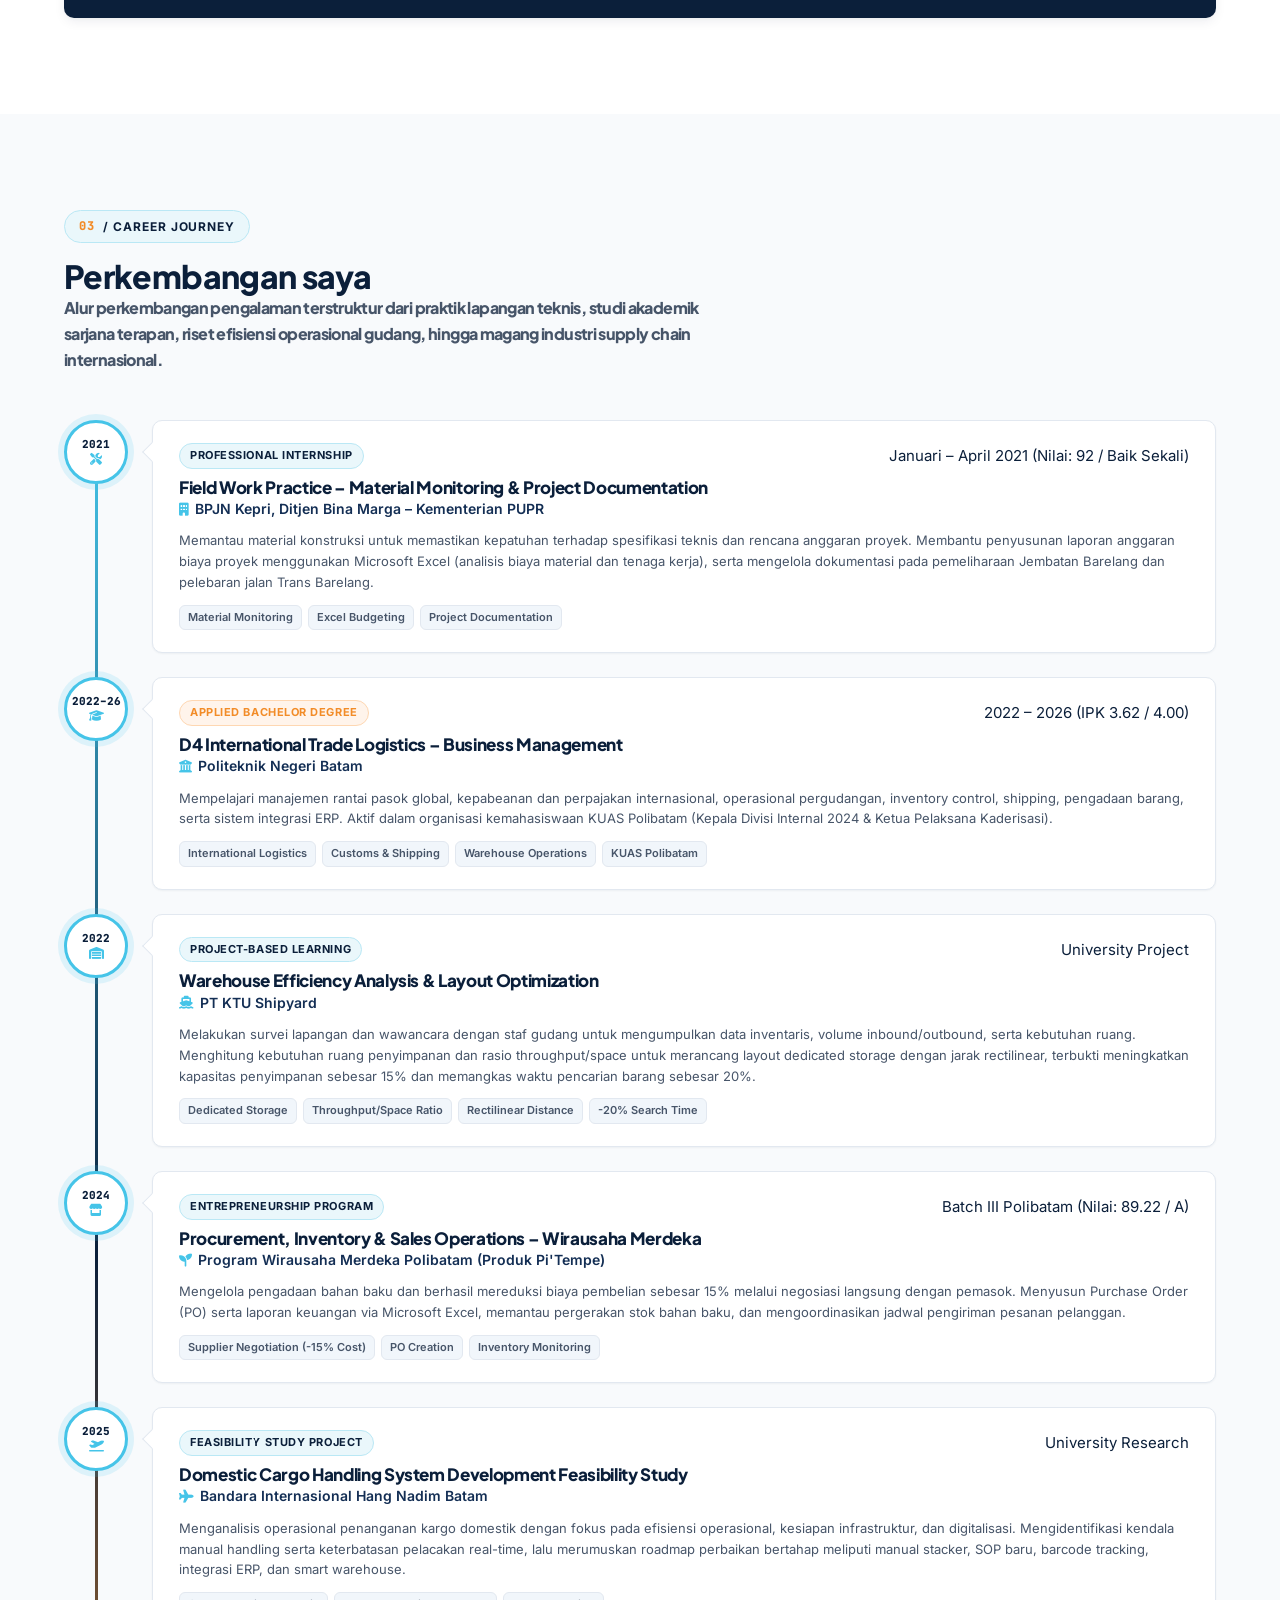
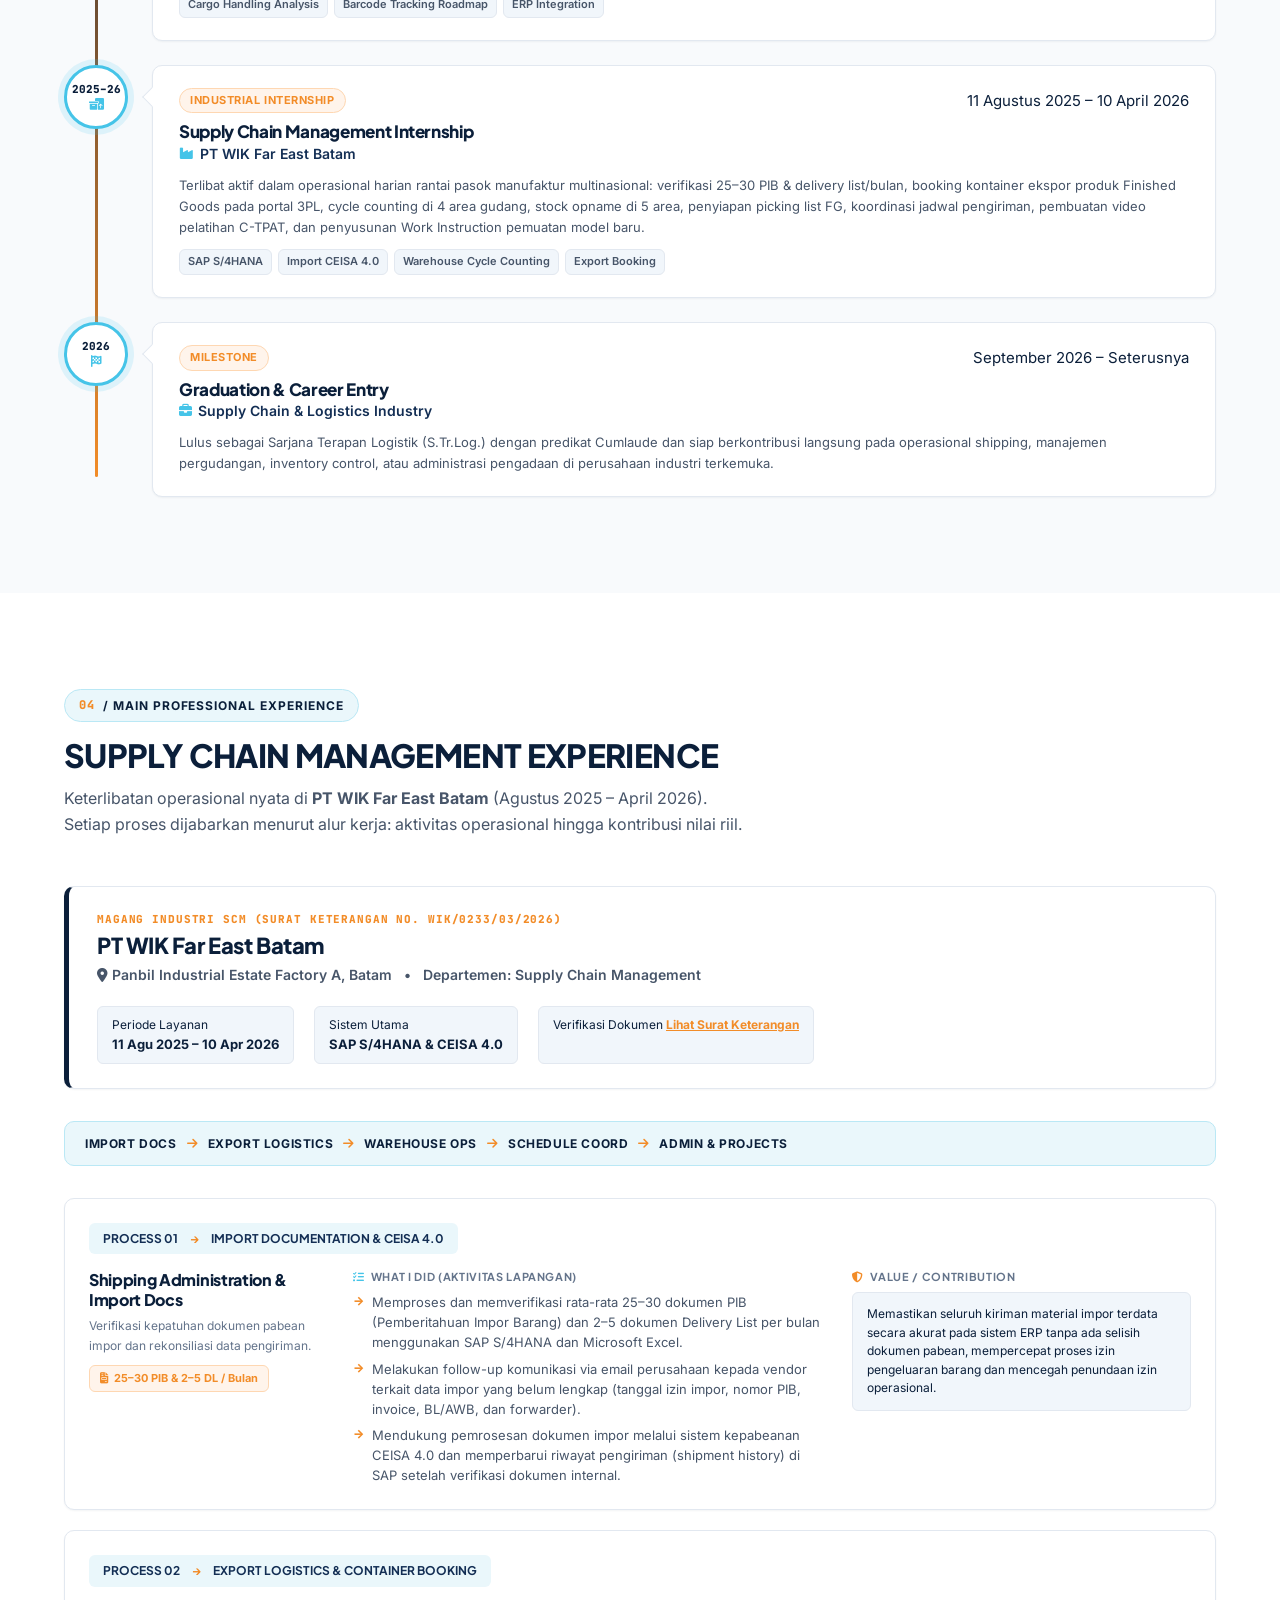
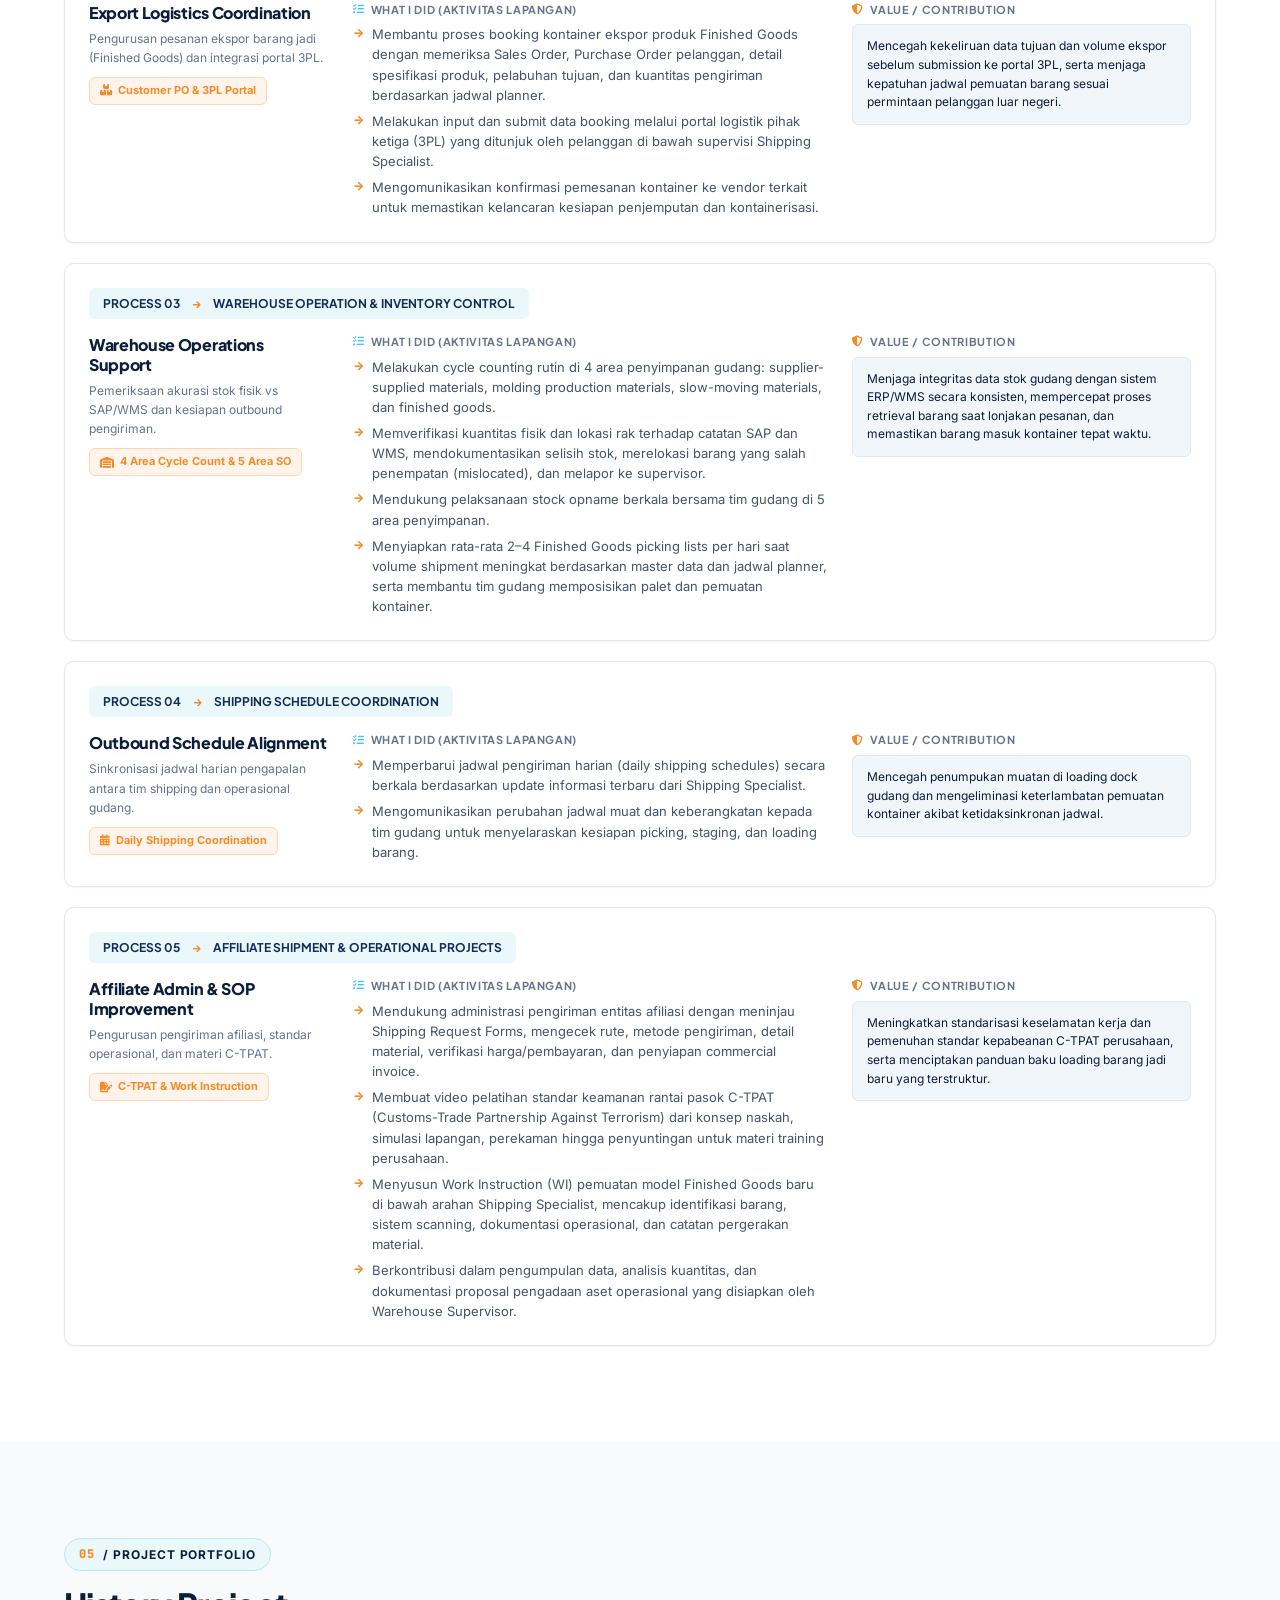
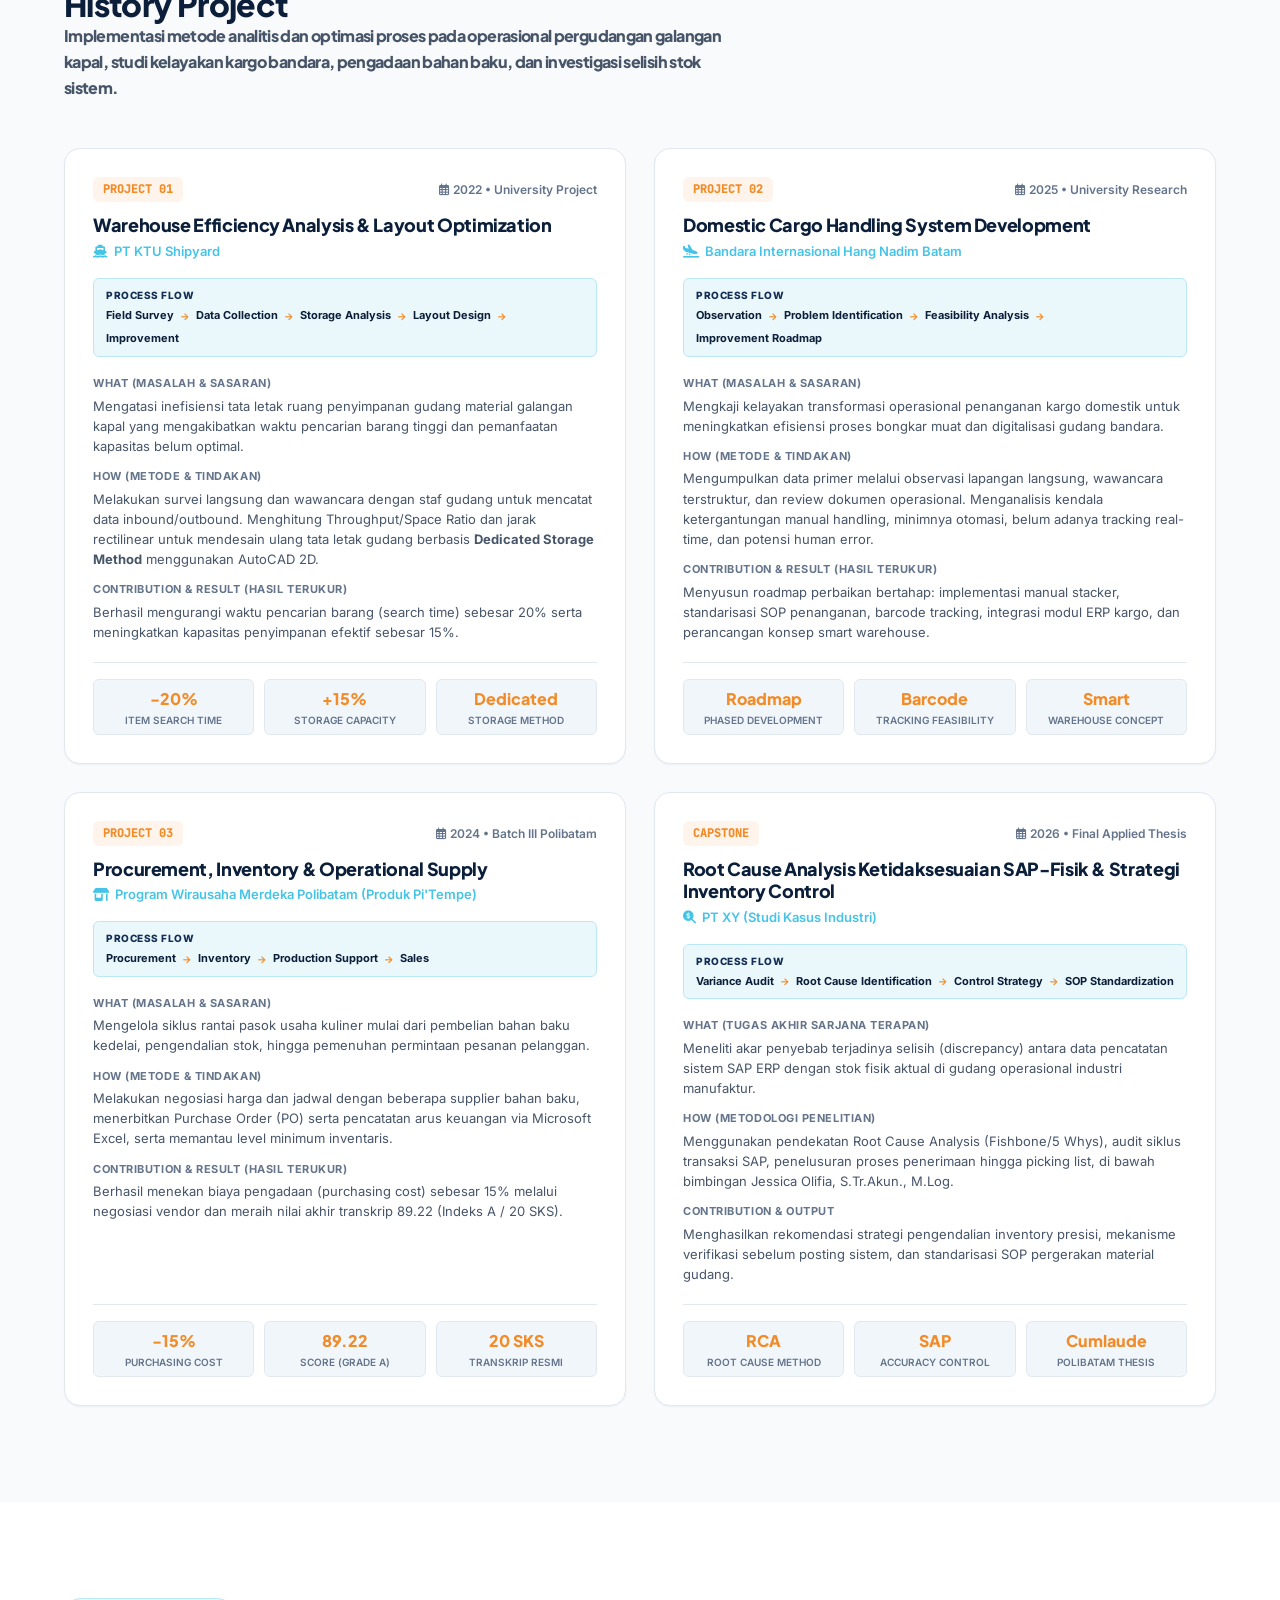
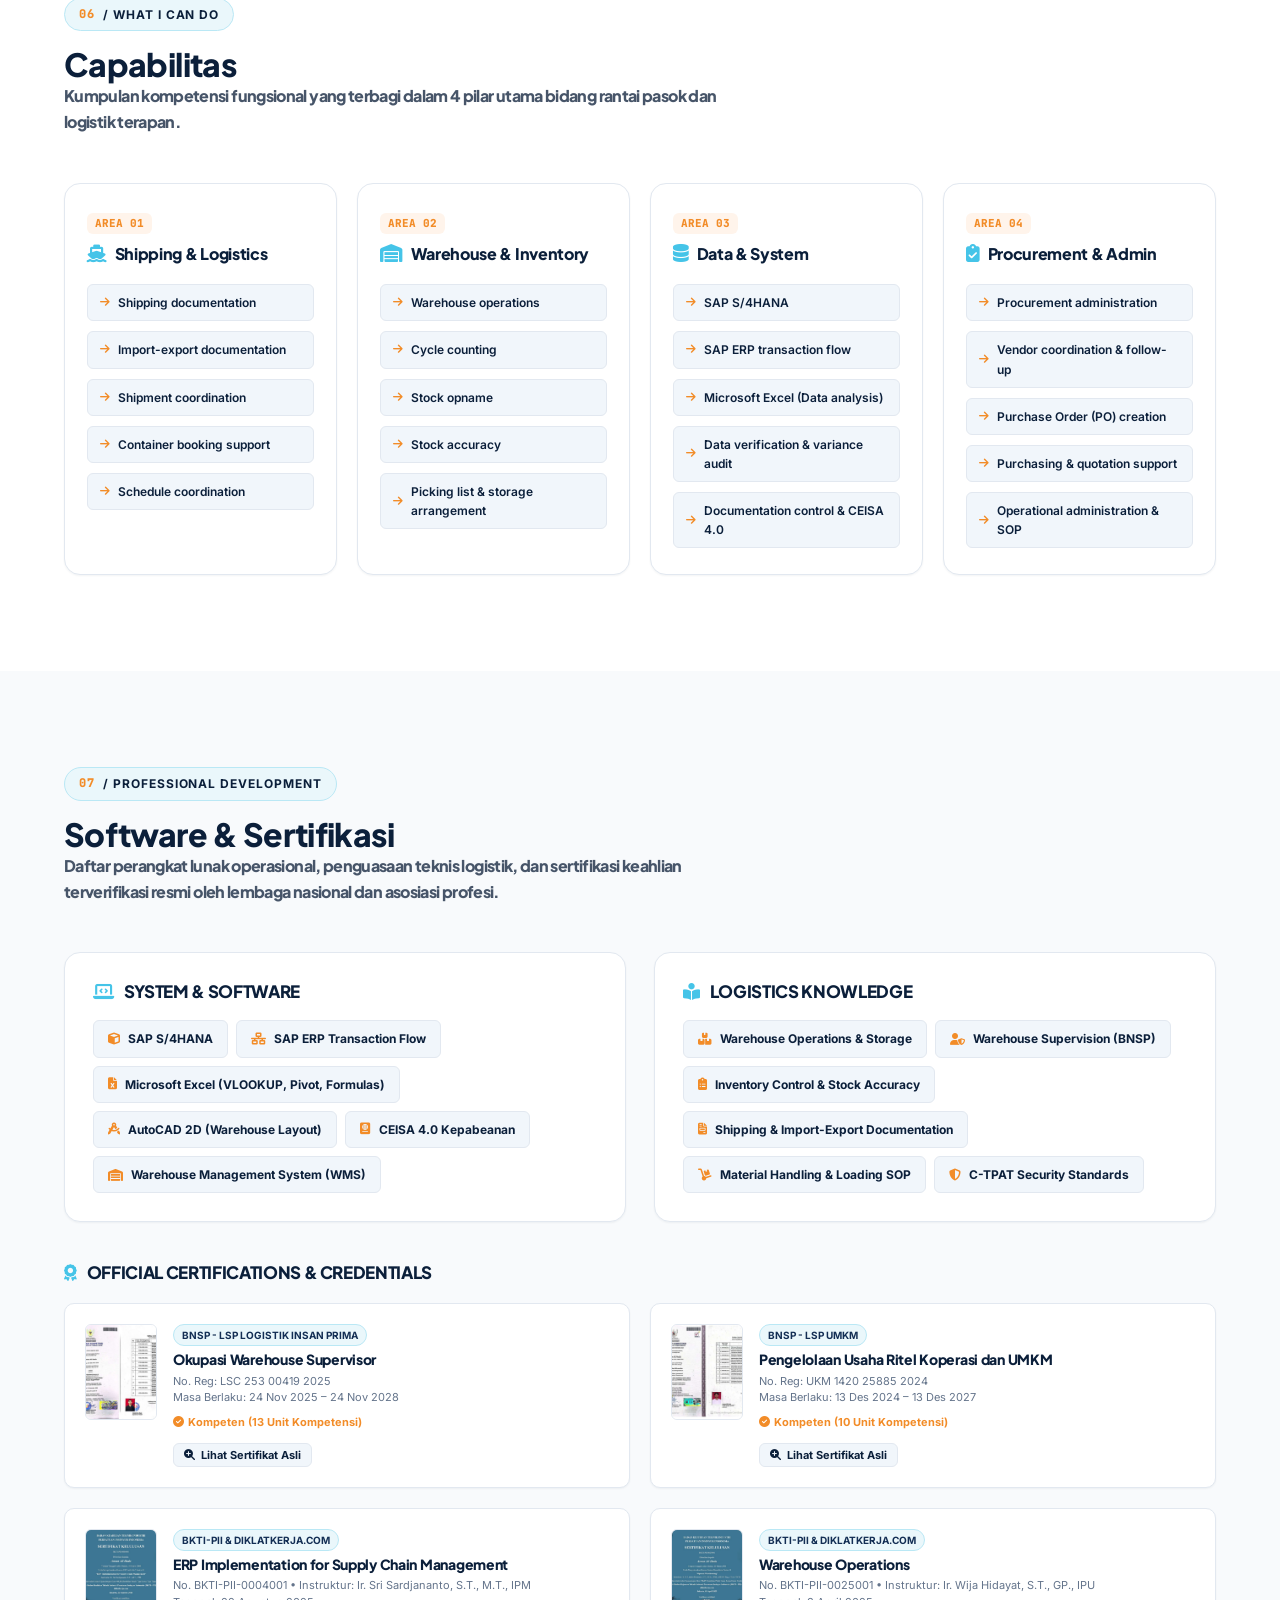
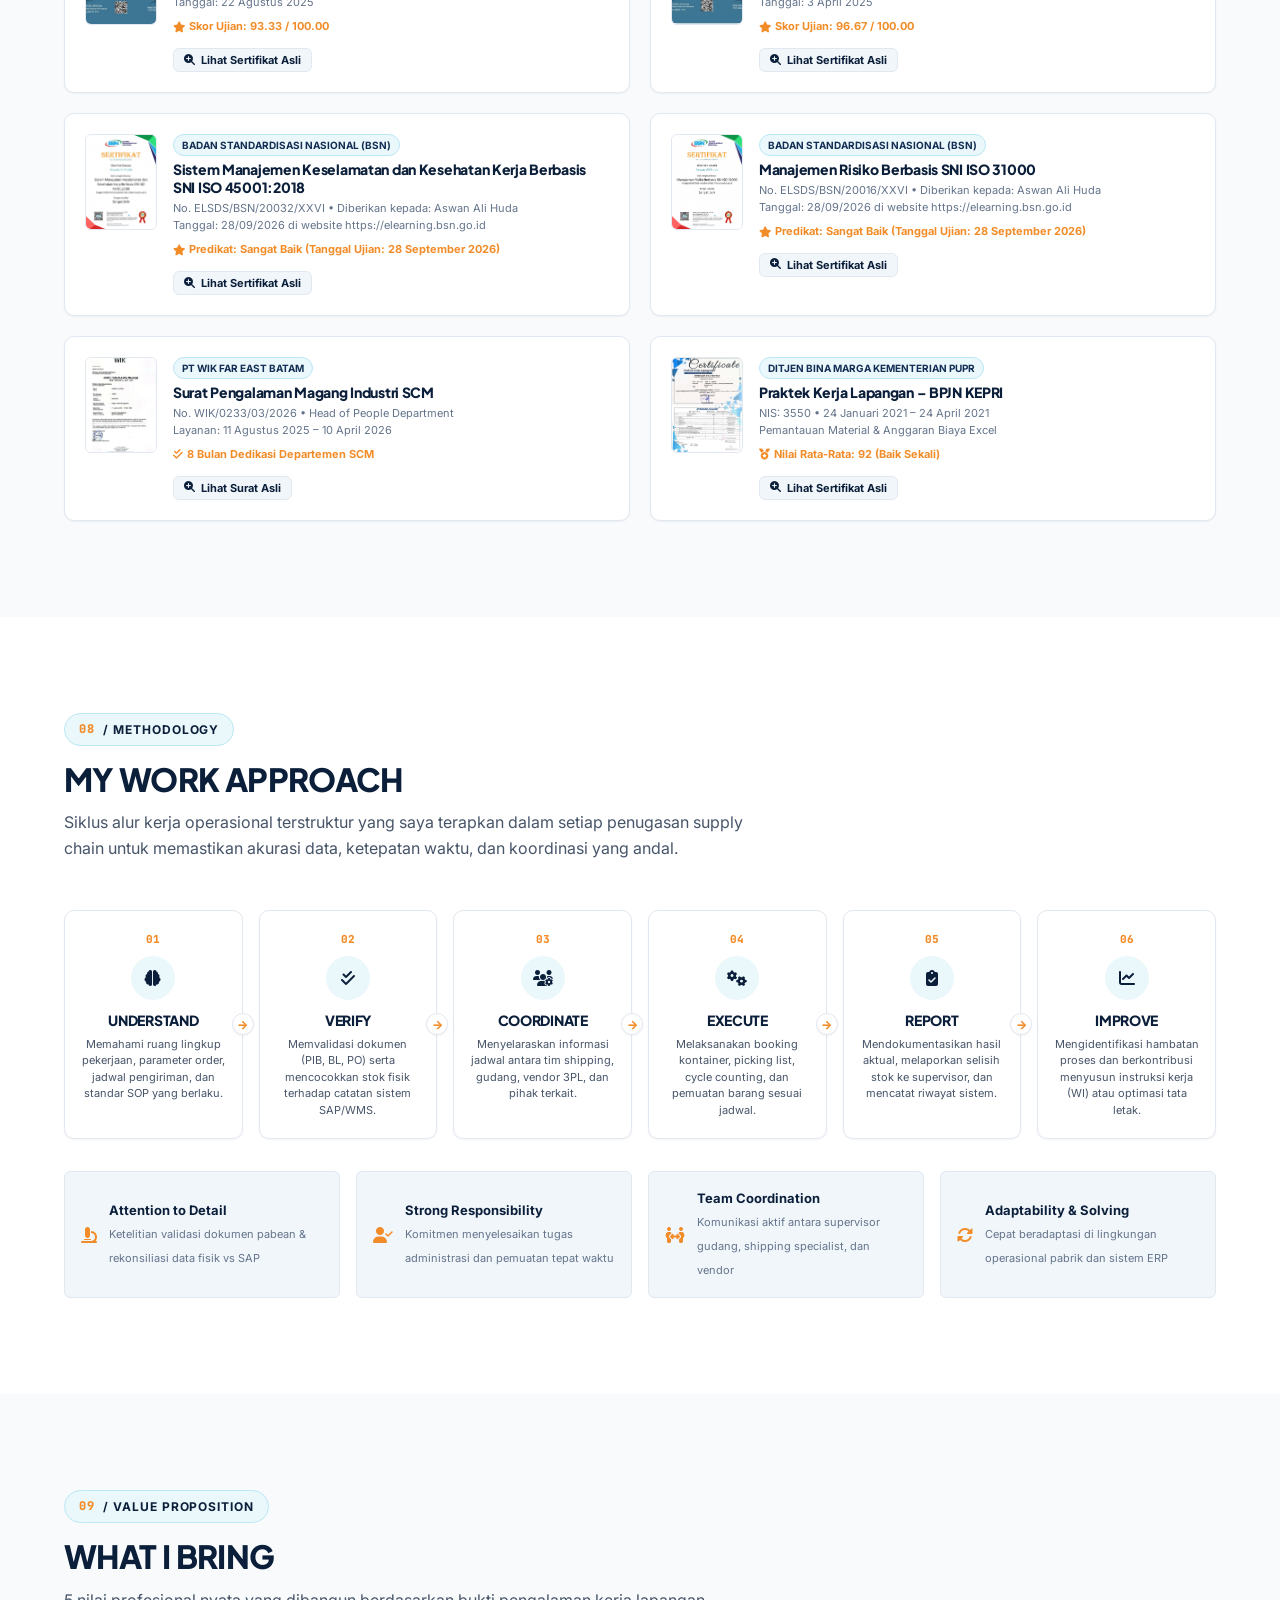
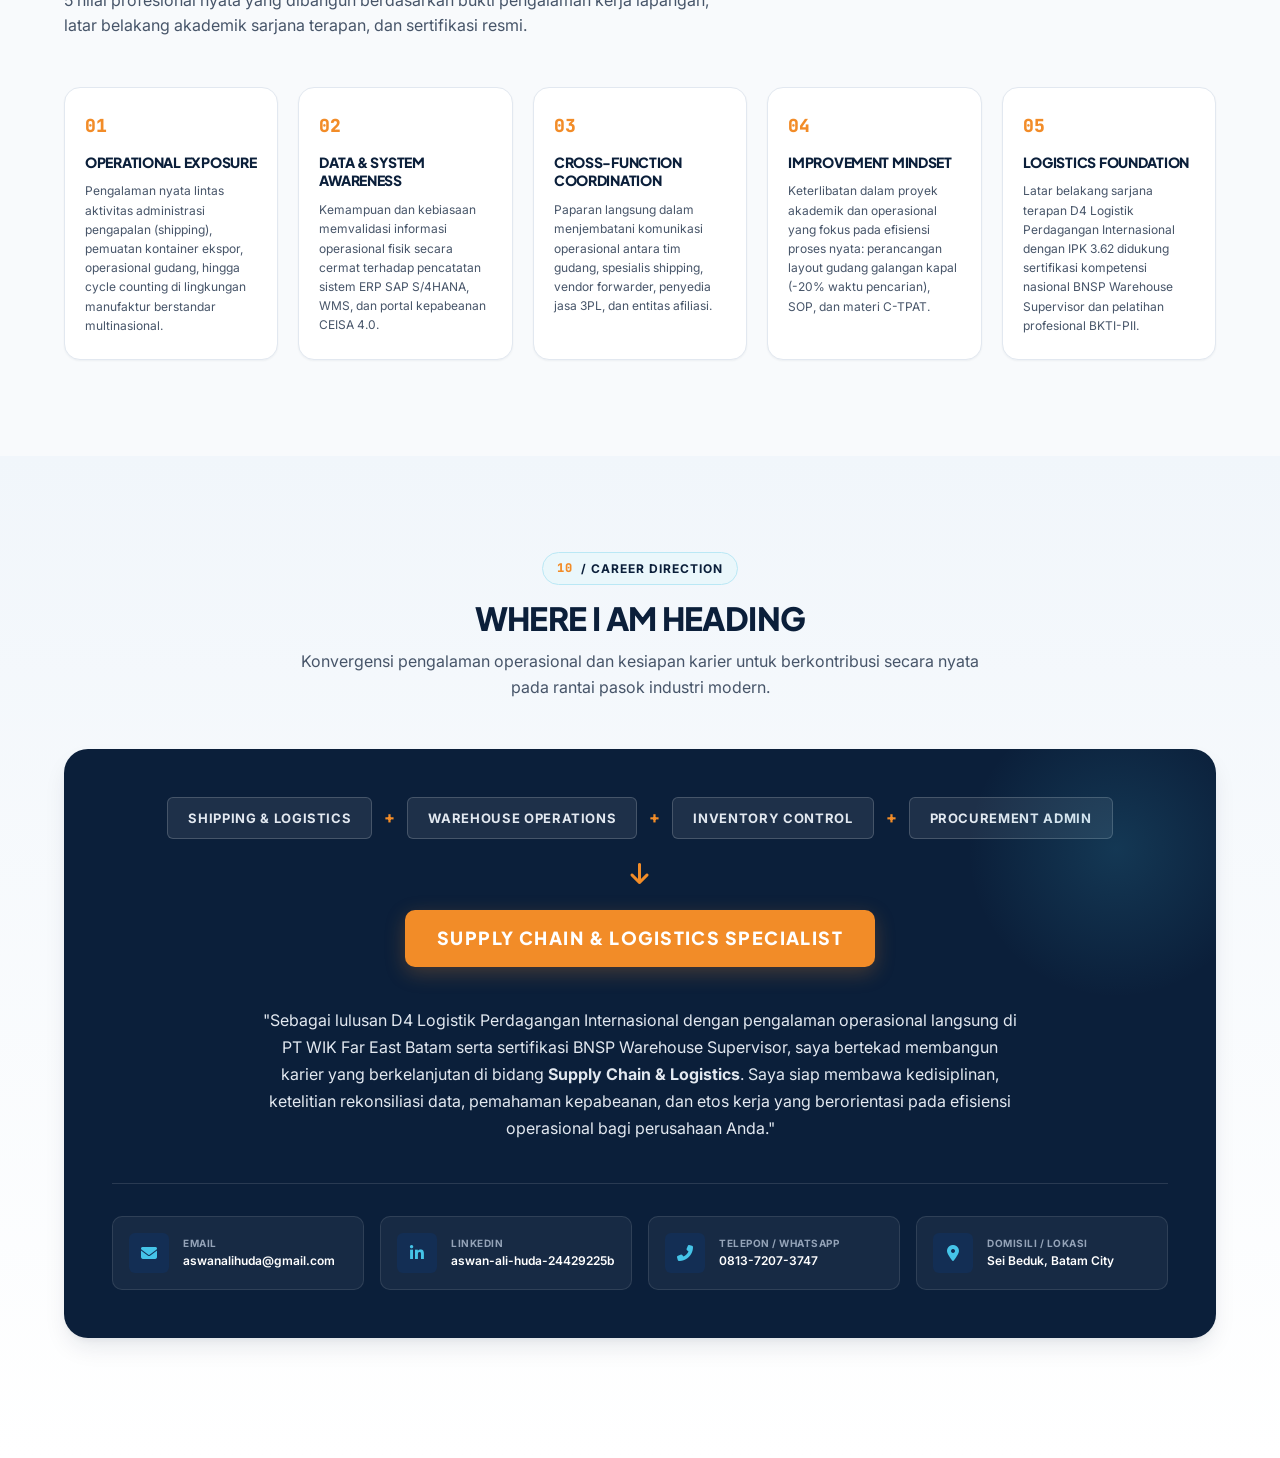
==== commit a5afa411: "Inisialisasi bersih dan update" ====
--- a/index.html
+++ b/index.html
@@ -1212,17 +1212,17 @@
               </div>
             </div>
 
-            <!-- BKTI-PII ERP Implementation -->
+            <!-- BKTI-PII Warehouse Operations -->
             <div class="cert-card">
-              <img src="img/page_5.png" alt="BKTI-PII ERP Implementation" class="cert-thumb" data-cert-id="bkti-erp">
+              <img src="img/page_6.png" alt="BKTI-PII Warehouse Operations" class="cert-thumb" data-cert-id="bkti-erp">
               <div class="cert-info">
                 <span class="cert-issuer-badge">BKTI-PII & diklatkerja.com</span>
-                <h4 class="cert-name">ERP Implementation for Supply Chain Management</h4>
+                <h4 class="cert-name">Warehouse Operations</h4>
                 <div class="cert-meta">
-                  <span>No. BKTI-PII-0004001 • Instruktur: Ir. Sri Sardjananto, S.T., M.T., IPM</span><br>
-                  <span>Tanggal: 22 Agustus 2025</span>
-                </div>
-                <div class="cert-score"><i class="fas fa-star"></i> Skor Ujian: 93.33 / 100.00</div>
+                  <span>No. BKTI-PII-0025001 • Instruktur: Ir. Wija Hidayat, S.T., GP., IPU</span><br>
+                  <span>Tanggal: 3 April 2025</span>
+                </div>
+                <div class="cert-score"><i class="fas fa-star"></i> Skor Ujian: 96.67 / 100.00</div>
                 <button class="cert-view-btn" data-cert-id="bkti-erp">
                   <i class="fas fa-search-plus"></i> Lihat Sertifikat Asli
                 </button>
